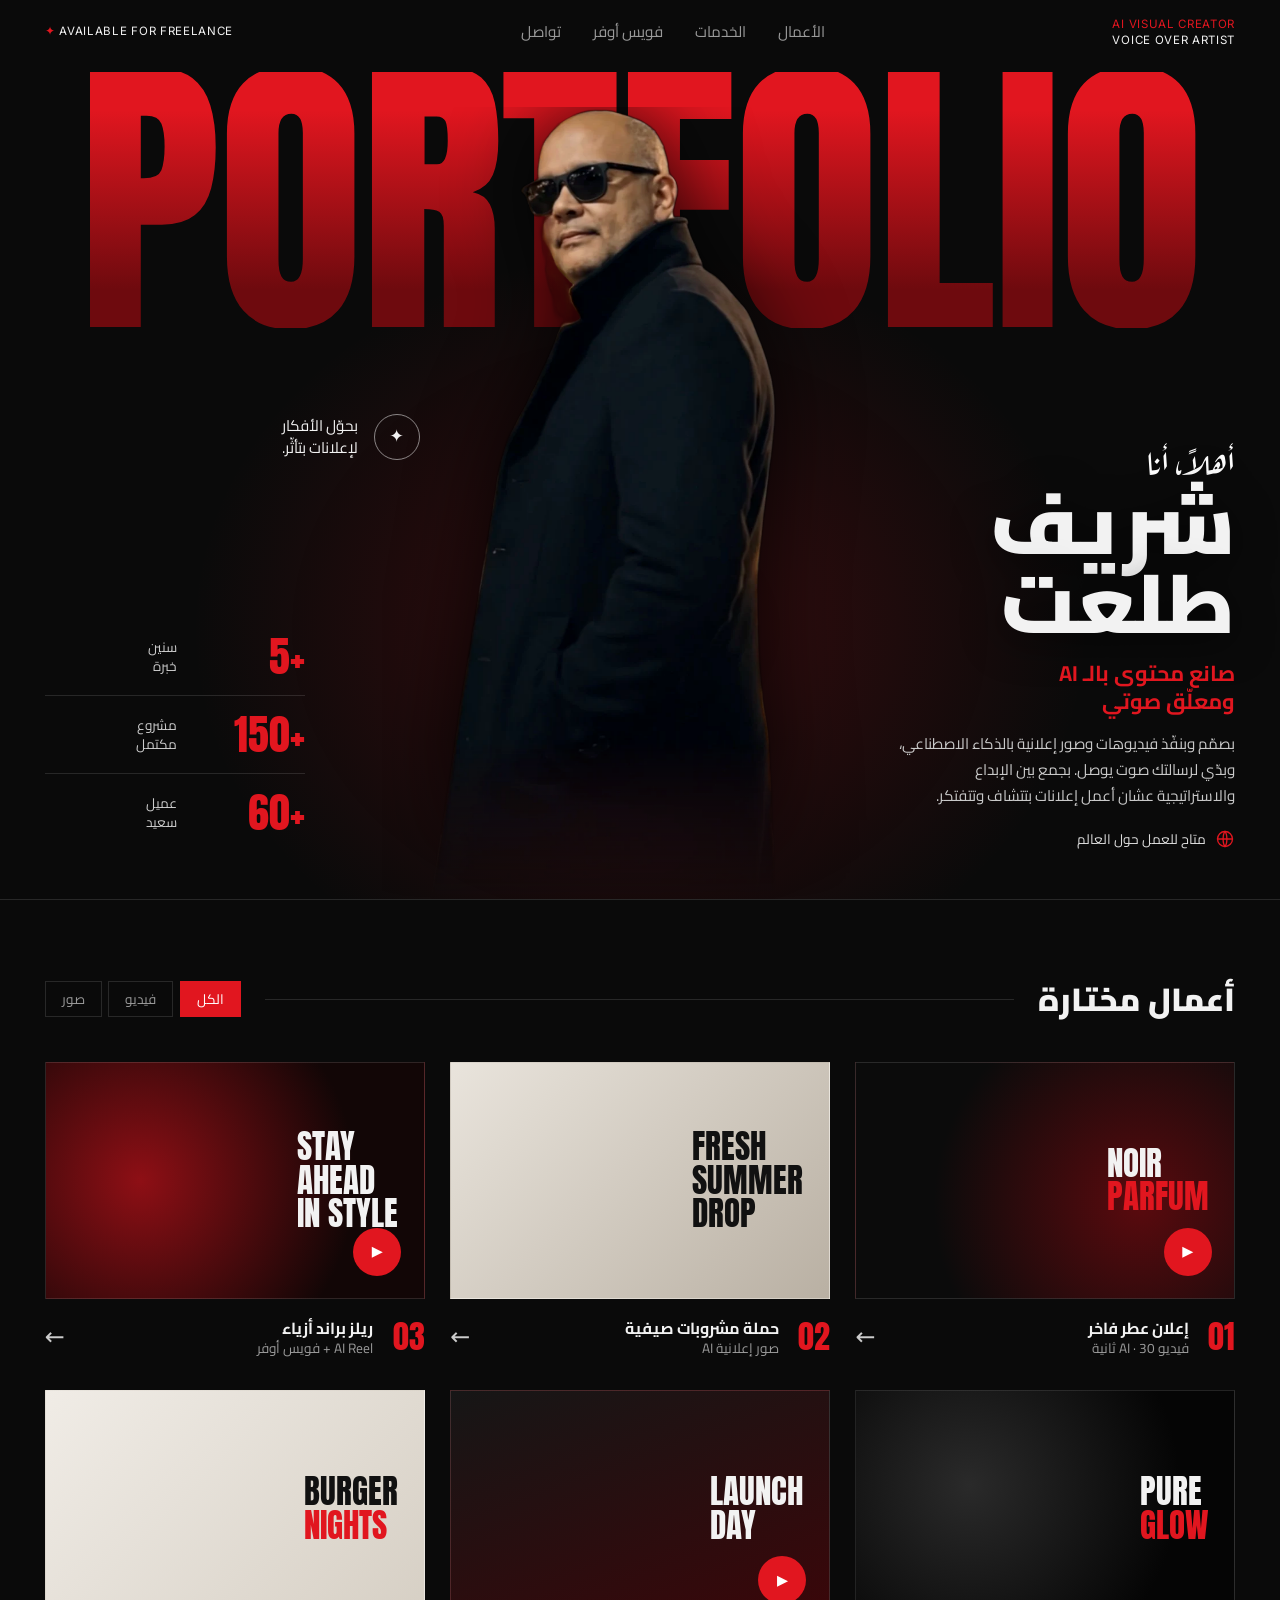
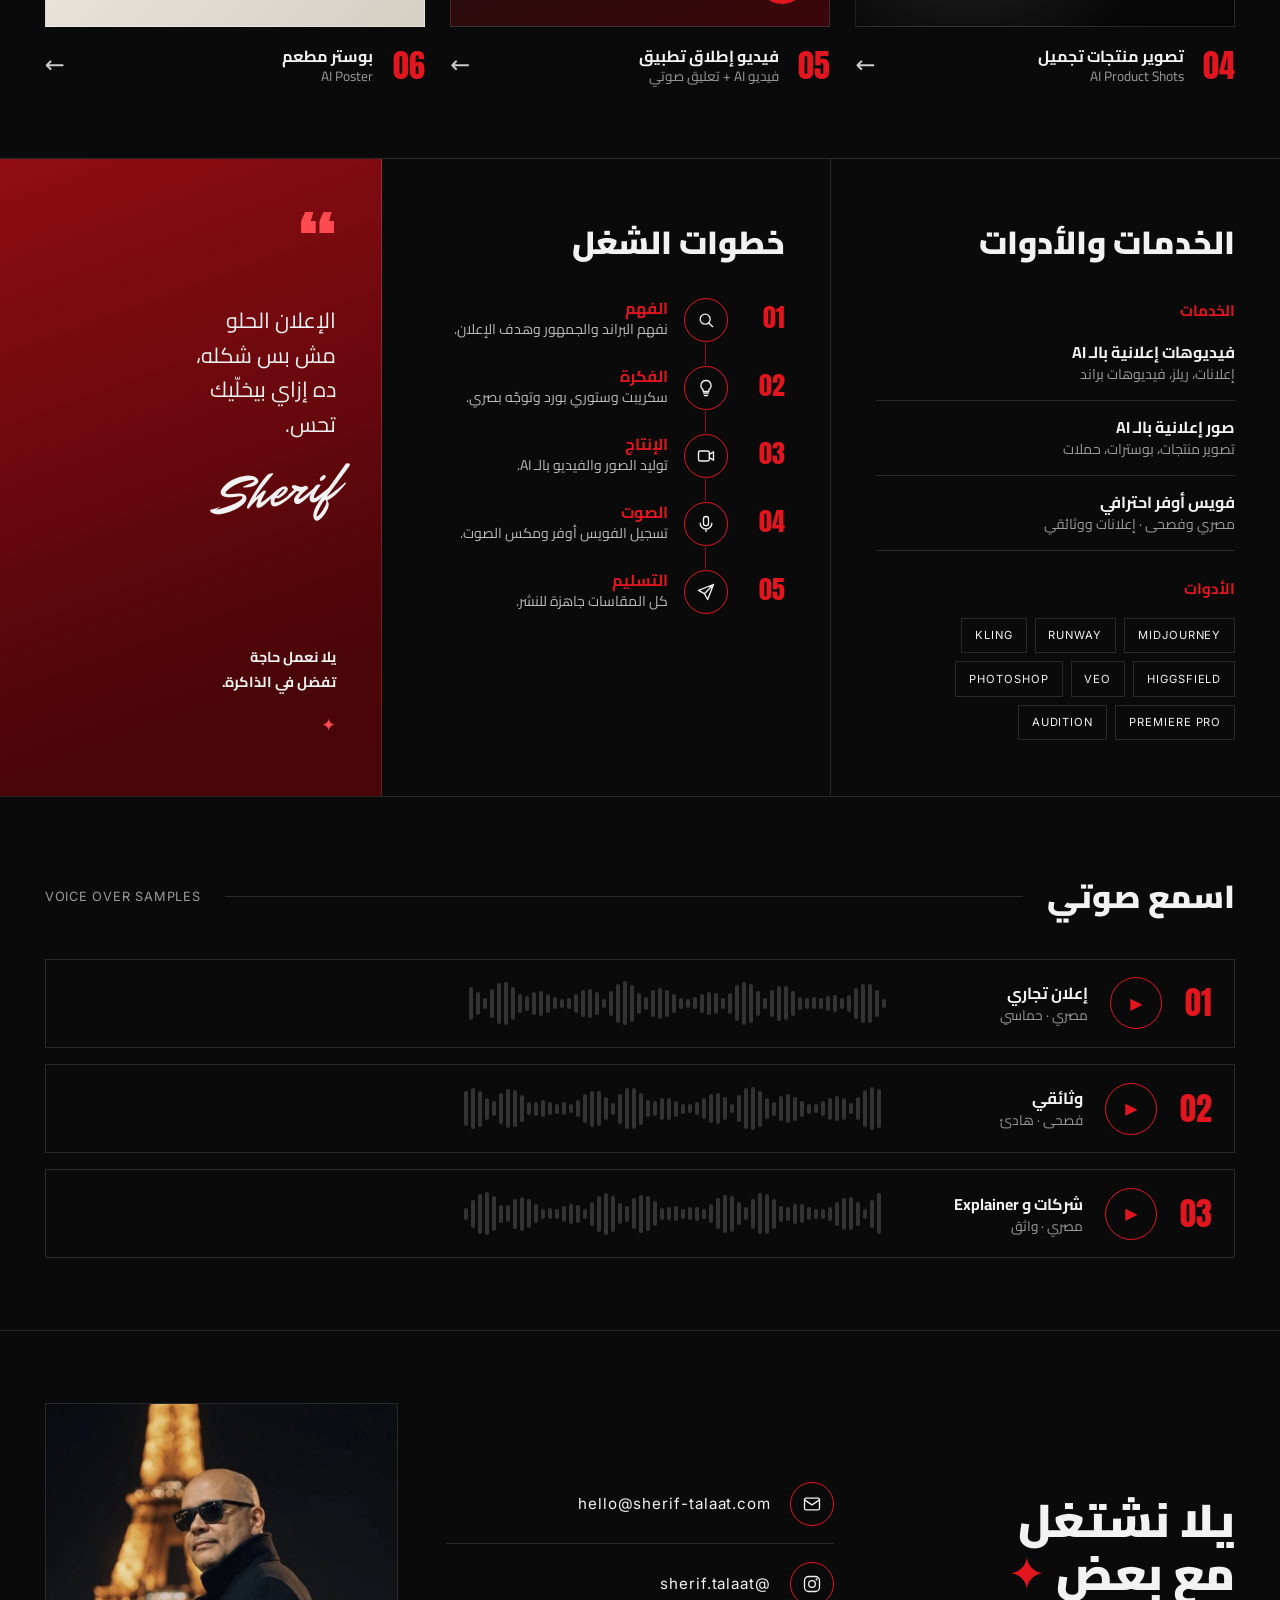
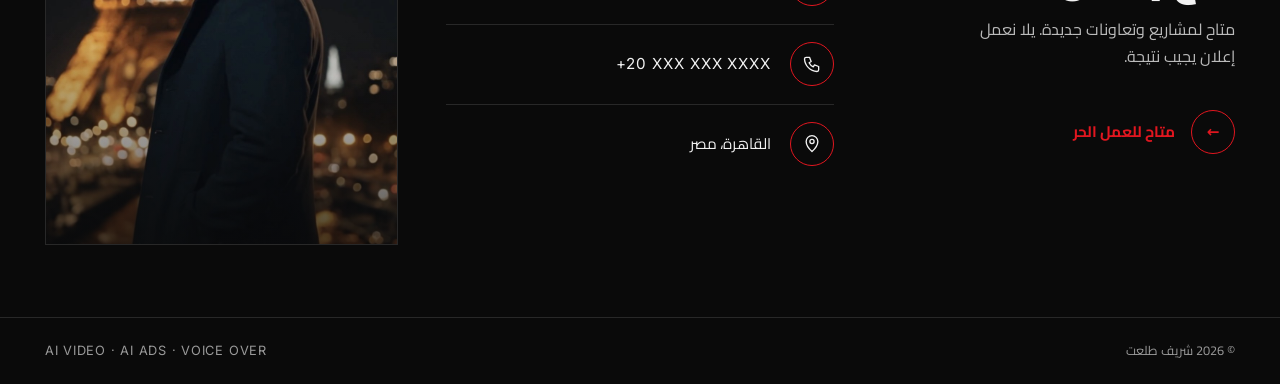
==== index.html @ 0c9b493b "Restyle portfolio to match red/black design and add Sherif's photo Hero with giant PORTFOLIO type be" ====
<!doctype html>
<html lang="ar" dir="rtl">
<head>
  <meta charset="utf-8">
  <meta name="viewport" content="width=device-width, initial-scale=1">
  <title>شريف طلعت | AI Creator & Voice Over</title>
  <meta name="description" content="شريف طلعت — صانع فيديوهات وصور إعلانية بالذكاء الاصطناعي ومعلّق صوتي محترف.">
  <link rel="preconnect" href="https://fonts.googleapis.com">
  <link rel="preconnect" href="https://fonts.gstatic.com" crossorigin>
  <link href="https://fonts.googleapis.com/css2?family=Anton&family=Aref+Ruqaa:wght@700&family=Cairo:wght@400;600;700;900&family=Inter:wght@400;500;600&family=Mr+Dafoe&display=swap" rel="stylesheet">
  <link rel="stylesheet" href="styles.css">
</head>
<body>

  <!-- ===== Top bar ===== -->
  <header class="topbar" id="nav">
    <div class="brand">
      <span class="en red">AI VISUAL CREATOR</span>
      <span class="en">VOICE OVER ARTIST</span>
    </div>
    <nav class="nav-links" id="navLinks">
      <a href="#work">الأعمال</a>
      <a href="#skills">الخدمات</a>
      <a href="#voice">فويس أوفر</a>
      <a href="#contact">تواصل</a>
    </nav>
    <div class="avail en">AVAILABLE FOR FREELANCE <span class="red">✦</span></div>
    <button class="menu-btn" id="menuBtn" aria-label="القائمة"><span></span><span></span></button>
  </header>

  <main>
    <!-- ===== Hero ===== -->
    <section class="hero" id="home">
      <h1 class="giant" dir="ltr" aria-hidden="true">PORTFOLIO</h1>

      <img class="hero-photo" src="assets/images/sherif-cutout.webp" alt="شريف طلعت" width="900" height="1381">

      <div class="hero-intro reveal">
        <p class="script">أهلاً، أنا</p>
        <h2 class="name">شريف <br>طلعت</h2>
        <p class="role">صانع محتوى بالـ AI<br>ومعلّق صوتي</p>
        <p class="bio">بصمّم وبنفّذ فيديوهات وصور إعلانية بالذكاء الاصطناعي، وبدّي لرسالتك صوت يوصل. بجمع بين الإبداع والاستراتيجية عشان أعمل إعلانات بتتشاف وتتفتكر.</p>
        <p class="meta"><svg class="ico" viewBox="0 0 24 24"><circle cx="12" cy="12" r="9"/><path d="M3 12h18M12 3c3 3.5 3 14.5 0 18M12 3c-3 3.5-3 14.5 0 18"/></svg> متاح للعمل حول العالم</p>
      </div>

      <div class="hero-tag reveal">
        <span class="spark">✦</span>
        <p>بحوّل الأفكار<br>لإعلانات بتأثّر.</p>
      </div>

      <ul class="stats reveal">
        <li><strong><span data-count="5">0</span>+</strong><span>سنين<br>خبرة</span></li>
        <li><strong><span data-count="150">0</span>+</strong><span>مشروع<br>مكتمل</span></li>
        <li><strong><span data-count="60">0</span>+</strong><span>عميل<br>سعيد</span></li>
      </ul>
    </section>

    <!-- ===== Selected work ===== -->
    <section class="block" id="work">
      <div class="block-head reveal">
        <h3>أعمال مختارة</h3>
        <span class="line"></span>
        <div class="filters" role="tablist">
          <button class="filter active" data-filter="all">الكل</button>
          <button class="filter" data-filter="video">فيديو</button>
          <button class="filter" data-filter="image">صور</button>
        </div>
      </div>

      <!-- استبدل محتوى .shot بصورة أو فيديو حقيقي: <img src="assets/images/work-1.jpg" alt=""> -->
      <div class="projects">
        <article class="project reveal" data-type="video">
          <div class="shot s1"><span class="play">▶</span><b dir="ltr">NOIR<br><i>PARFUM</i></b></div>
          <div class="project-info"><em>01</em><div><strong>إعلان عطر فاخر</strong><span>فيديو AI · 30 ثانية</span></div><span class="arrow">←</span></div>
        </article>
        <article class="project reveal" data-type="image">
          <div class="shot s2"><b dir="ltr">FRESH<br>SUMMER<br>DROP</b></div>
          <div class="project-info"><em>02</em><div><strong>حملة مشروبات صيفية</strong><span>صور إعلانية AI</span></div><span class="arrow">←</span></div>
        </article>
        <article class="project reveal" data-type="video">
          <div class="shot s3"><span class="play">▶</span><b dir="ltr">STAY<br>AHEAD<br>IN STYLE</b></div>
          <div class="project-info"><em>03</em><div><strong>ريلز براند أزياء</strong><span>AI Reel + فويس أوفر</span></div><span class="arrow">←</span></div>
        </article>
        <article class="project reveal" data-type="image">
          <div class="shot s4"><b dir="ltr">PURE<br><i>GLOW</i></b></div>
          <div class="project-info"><em>04</em><div><strong>تصوير منتجات تجميل</strong><span>AI Product Shots</span></div><span class="arrow">←</span></div>
        </article>
        <article class="project reveal" data-type="video">
          <div class="shot s5"><span class="play">▶</span><b dir="ltr">LAUNCH<br>DAY</b></div>
          <div class="project-info"><em>05</em><div><strong>فيديو إطلاق تطبيق</strong><span>فيديو AI + تعليق صوتي</span></div><span class="arrow">←</span></div>
        </article>
        <article class="project reveal" data-type="image">
          <div class="shot s6"><b dir="ltr">BURGER<br><i>NIGHTS</i></b></div>
          <div class="project-info"><em>06</em><div><strong>بوستر مطعم</strong><span>AI Poster</span></div><span class="arrow">←</span></div>
        </article>
      </div>
    </section>

    <!-- ===== Skills / Process / Quote ===== -->
    <section class="triple" id="skills">
      <div class="col reveal">
        <h3>الخدمات والأدوات</h3>
        <p class="label">الخدمات</p>
        <div class="service"><strong>فيديوهات إعلانية بالـ AI</strong><span>إعلانات، ريلز، فيديوهات براند</span></div>
        <div class="service"><strong>صور إعلانية بالـ AI</strong><span>تصوير منتجات، بوسترات، حملات</span></div>
        <div class="service"><strong>فويس أوفر احترافي</strong><span>مصري وفصحى · إعلانات ووثائقي</span></div>
        <p class="label">الأدوات</p>
        <div class="tags en">
          <span>MIDJOURNEY</span><span>RUNWAY</span><span>KLING</span><span>HIGGSFIELD</span>
          <span>VEO</span><span>PHOTOSHOP</span><span>PREMIERE PRO</span><span>AUDITION</span>
        </div>
      </div>

      <div class="col reveal">
        <h3>خطوات الشغل</h3>
        <ol class="steps">
          <li><em>01</em><span class="circle"><svg class="ico" viewBox="0 0 24 24"><circle cx="11" cy="11" r="6"/><path d="m20 20-4.5-4.5"/></svg></span><div><strong>الفهم</strong><p>نفهم البراند والجمهور وهدف الإعلان.</p></div></li>
          <li><em>02</em><span class="circle"><svg class="ico" viewBox="0 0 24 24"><path d="M9 18h6M10 21h4M12 3a6 6 0 0 0-3.5 10.9V16h7v-2.1A6 6 0 0 0 12 3Z"/></svg></span><div><strong>الفكرة</strong><p>سكريبت وستوري بورد وتوجّه بصري.</p></div></li>
          <li><em>03</em><span class="circle"><svg class="ico" viewBox="0 0 24 24"><rect x="3" y="6" width="13" height="12" rx="2"/><path d="m16 10 5-3v10l-5-3"/></svg></span><div><strong>الإنتاج</strong><p>توليد الصور والفيديو بالـ AI.</p></div></li>
          <li><em>04</em><span class="circle"><svg class="ico" viewBox="0 0 24 24"><rect x="9" y="3" width="6" height="11" rx="3"/><path d="M5 11a7 7 0 0 0 14 0M12 18v3"/></svg></span><div><strong>الصوت</strong><p>تسجيل الفويس أوفر ومكس الصوت.</p></div></li>
          <li><em>05</em><span class="circle"><svg class="ico" viewBox="0 0 24 24"><path d="M21 3 10 14M21 3l-7 18-4-7-7-4 18-7Z"/></svg></span><div><strong>التسليم</strong><p>كل المقاسات جاهزة للنشر.</p></div></li>
        </ol>
      </div>

      <div class="col quote reveal">
        <span class="qmark">“</span>
        <p>الإعلان الحلو<br>مش بس شكله،<br>ده إزاي بيخلّيك<br>تحس.</p>
        <span class="sign" dir="ltr">Sherif</span>
        <p class="small">يلا نعمل حاجة<br>تفضل في الذاكرة.</p>
        <span class="spark">✦</span>
      </div>
    </section>

    <!-- ===== Voice ===== -->
    <section class="block" id="voice">
      <div class="block-head reveal">
        <h3>اسمع صوتي</h3>
        <span class="line"></span>
        <span class="en muted">VOICE OVER SAMPLES</span>
      </div>
      <!-- حط ملفات الصوت في assets/audio بنفس الأسماء -->
      <div class="voices">
        <div class="voice reveal" data-src="assets/audio/commercial.mp3">
          <em>01</em>
          <button class="voice-play" aria-label="تشغيل">▶</button>
          <div class="voice-info"><strong>إعلان تجاري</strong><span>مصري · حماسي</span></div>
          <div class="wave"></div>
        </div>
        <div class="voice reveal" data-src="assets/audio/documentary.mp3">
          <em>02</em>
          <button class="voice-play" aria-label="تشغيل">▶</button>
          <div class="voice-info"><strong>وثائقي</strong><span>فصحى · هادئ</span></div>
          <div class="wave"></div>
        </div>
        <div class="voice reveal" data-src="assets/audio/corporate.mp3">
          <em>03</em>
          <button class="voice-play" aria-label="تشغيل">▶</button>
          <div class="voice-info"><strong>شركات و Explainer</strong><span>مصري · واثق</span></div>
          <div class="wave"></div>
        </div>
      </div>
    </section>

    <!-- ===== Contact ===== -->
    <section class="contact" id="contact">
      <div class="contact-intro reveal">
        <h3>يلا نشتغل<br>مع بعض <span class="red">✦</span></h3>
        <p>متاح لمشاريع وتعاونات جديدة. يلا نعمل إعلان يجيب نتيجة.</p>
        <a class="avail-btn" href="https://wa.me/20XXXXXXXXXX" target="_blank" rel="noopener"><span class="circle">←</span> متاح للعمل الحر</a>
      </div>

      <ul class="contact-list reveal">
        <li><span class="circle"><svg class="ico" viewBox="0 0 24 24"><rect x="3" y="5" width="18" height="14" rx="2"/><path d="m3 7 9 6 9-6"/></svg></span><a class="en" href="mailto:hello@sherif-talaat.com">hello@sherif-talaat.com</a></li>
        <li><span class="circle"><svg class="ico" viewBox="0 0 24 24"><rect x="3" y="3" width="18" height="18" rx="5"/><circle cx="12" cy="12" r="4"/><circle cx="17.5" cy="6.5" r=".5"/></svg></span><a class="en" href="#" target="_blank" rel="noopener">@sherif.talaat</a></li>
        <li><span class="circle"><svg class="ico" viewBox="0 0 24 24"><path d="M5 4h4l2 5-2.5 1.5a11 11 0 0 0 5 5L15 13l5 2v4a2 2 0 0 1-2 2A16 16 0 0 1 3 6a2 2 0 0 1 2-2"/></svg></span><a class="en" dir="ltr" href="https://wa.me/20XXXXXXXXXX">+20 XXX XXX XXXX</a></li>
        <li><span class="circle"><svg class="ico" viewBox="0 0 24 24"><path d="M12 21s-7-6.2-7-12a7 7 0 0 1 14 0c0 5.8-7 12-7 12Z"/><circle cx="12" cy="9" r="2.5"/></svg></span><span>القاهرة، مصر</span></li>
      </ul>

      <div class="contact-photo reveal">
        <img src="assets/images/sherif.jpg" alt="شريف طلعت في باريس" loading="lazy">
      </div>
    </section>
  </main>

  <footer class="footer"><span>© <span id="year"></span> شريف طلعت</span><span class="en">AI VIDEO · AI ADS · VOICE OVER</span></footer>

  <script src="script.js"></script>
</body>
</html>
---- styles.css ----
/* ===== الألوان ===== */
:root {
  --bg: #0a0a0a;
  --bg-2: #111;
  --line: rgba(255, 255, 255, 0.12);
  --text: #f2f2f2;
  --muted: #9a9a9a;
  --red: #e1161f;
  --red-dark: #6e0a0e;
  --pad: max(16px, 3.5vw);
}

* { box-sizing: border-box; margin: 0; padding: 0; }
html { scroll-behavior: smooth; }
body {
  font-family: "Cairo", system-ui, sans-serif;
  background: var(--bg);
  color: var(--text);
  line-height: 1.7;
  overflow-x: hidden;
}
img { max-width: 100%; display: block; }
a { color: inherit; text-decoration: none; }
button { font: inherit; color: inherit; background: none; border: 0; cursor: pointer; }
ol, ul { list-style: none; }

.en { font-family: "Inter", sans-serif; letter-spacing: .06em; }
.red { color: var(--red); }
.muted { color: var(--muted); font-size: .8rem; }
.ico { width: 20px; height: 20px; fill: none; stroke: currentColor; stroke-width: 1.6; stroke-linecap: round; stroke-linejoin: round; flex: none; }
.circle {
  width: 44px; height: 44px; border-radius: 50%; flex: none;
  display: grid; place-items: center;
  border: 1px solid var(--red); color: var(--text);
}

/* ===== Top bar ===== */
.topbar {
  position: fixed; top: 0; inset-inline: 0; z-index: 50;
  display: flex; align-items: center; justify-content: space-between; gap: 1rem;
  padding: 1rem var(--pad);
  transition: background .3s;
}
.topbar.scrolled { background: rgba(10, 10, 10, .85); backdrop-filter: blur(12px); border-bottom: 1px solid var(--line); }
.brand { display: flex; flex-direction: column; font-size: .72rem; line-height: 1.4; }
.avail { font-size: .72rem; }
.nav-links { display: flex; gap: 2rem; font-size: .95rem; }
.nav-links a { color: var(--muted); transition: color .2s; }
.nav-links a:hover { color: var(--red); }
.menu-btn { display: none; width: 30px; height: 22px; position: relative; z-index: 2; }
.menu-btn span { position: absolute; inset-inline: 0; height: 2px; background: var(--text); transition: .3s; }
.menu-btn span:first-child { top: 5px; }
.menu-btn span:last-child { bottom: 5px; }
.menu-btn.open span:first-child { top: 10px; transform: rotate(45deg); }
.menu-btn.open span:last-child { bottom: 10px; transform: rotate(-45deg); }

/* ===== Hero ===== */
.hero {
  position: relative; min-height: 100vh; overflow: hidden;
  display: grid; grid-template-columns: 1fr 1.2fr 1fr; align-items: end;
  padding: 6rem var(--pad) 3rem;
  border-bottom: 1px solid var(--line);
  background: radial-gradient(ellipse 50% 60% at 50% 70%, rgba(225, 22, 31, .22), transparent 70%), var(--bg);
}
.giant {
  position: absolute; top: 4.5rem; inset-inline: 0; text-align: center;
  font-family: "Anton", sans-serif; font-weight: 400;
  font-size: 23.5vw; line-height: .85; letter-spacing: -.01em;
  background: linear-gradient(180deg, var(--red) 15%, var(--red-dark) 85%);
  -webkit-background-clip: text; background-clip: text; color: transparent;
  user-select: none; pointer-events: none;
  animation: rise 1.2s cubic-bezier(.2, .7, .2, 1) both;
}
.hero-photo {
  position: absolute; bottom: 0; left: 50%; transform: translateX(-50%);
  height: min(88vh, 860px); width: auto; max-width: none;
  filter: drop-shadow(0 0 40px rgba(0, 0, 0, .8)) contrast(1.05);
  -webkit-mask-image: linear-gradient(to bottom, #000 80%, transparent 100%);
  mask-image: linear-gradient(to bottom, #000 80%, transparent 100%);
  animation: rise 1.4s .15s cubic-bezier(.2, .7, .2, 1) both;
}
@keyframes rise { from { opacity: 0; transform: translate(var(--tx, 0), 60px); } }
.hero-photo { --tx: -50%; }

.hero-intro { position: relative; grid-column: 1; max-width: 340px; }
.script { font-family: "Aref Ruqaa", serif; font-size: 2.1rem; color: #fff; line-height: 1; }
.name { font-size: clamp(3.4rem, 6.5vw, 6rem); font-weight: 900; line-height: .95; margin: .6rem 0 1rem; text-shadow: 0 6px 40px rgba(0, 0, 0, .7); }
.role { color: var(--red); font-weight: 700; font-size: 1.35rem; line-height: 1.3; margin-bottom: 1rem; }
.bio { color: #c9c9c9; font-size: .95rem; margin-bottom: 1.2rem; }
.meta { display: flex; align-items: center; gap: .6rem; font-size: .85rem; color: #ddd; }
.meta .ico { color: var(--red); }

.hero-tag {
  position: absolute; top: 46%; inset-inline-end: 22%;
  display: flex; align-items: center; gap: 1rem; font-size: .95rem; line-height: 1.4;
}
.spark {
  width: 46px; height: 46px; border-radius: 50%; display: grid; place-items: center;
  border: 1px solid rgba(255, 255, 255, .5); font-size: 1.1rem;
}

.stats { grid-column: 3; justify-self: end; width: min(260px, 100%); position: relative; }
.stats li { display: flex; align-items: center; gap: 1.4rem; padding: 1.1rem 0; border-bottom: 1px solid var(--line); }
.stats li:last-child { border: 0; }
.stats strong { font-family: "Anton", sans-serif; font-weight: 400; font-size: 2.6rem; color: var(--red); min-width: 5ch; line-height: 1; direction: ltr; text-align: end; }
.stats span span { font-size: .8rem; color: #ccc; line-height: 1.4; }
.stats li > span { font-size: .85rem; color: #ccc; line-height: 1.4; }

/* ===== Blocks ===== */
.block { padding: 4.5rem var(--pad); border-bottom: 1px solid var(--line); }
.block-head { display: flex; align-items: center; gap: 1.5rem; margin-bottom: 2.2rem; }
.block-head h3, .col h3 { font-size: clamp(1.5rem, 2.6vw, 2rem); font-weight: 900; white-space: nowrap; }
.block-head .line { flex: 1; height: 1px; background: var(--line); }
.filters { display: flex; gap: .4rem; }
.filter { padding: .35rem 1rem; border: 1px solid var(--line); font-size: .85rem; color: var(--muted); transition: .25s; }
.filter.active, .filter:hover { border-color: var(--red); color: #fff; background: var(--red); }

/* ===== Projects ===== */
.projects { display: grid; grid-template-columns: repeat(3, 1fr); gap: 2rem 1.6rem; }
.project.hide { display: none; }
.shot {
  position: relative; aspect-ratio: 16 / 10; overflow: hidden;
  border: 1px solid var(--line); display: flex; align-items: center; padding: 1.6rem;
  transition: border-color .3s;
}
.shot img, .shot video { position: absolute; inset: 0; width: 100%; height: 100%; object-fit: cover; }
.shot b { position: relative; font-family: "Anton", sans-serif; font-weight: 400; font-size: clamp(1.5rem, 2.6vw, 2.3rem); line-height: 1; transition: transform .5s; }
.shot b i { font-style: normal; color: var(--red); }
.shot::after { content: ""; position: absolute; inset: 0; background: linear-gradient(120deg, transparent 40%, rgba(255, 255, 255, .08) 50%, transparent 60%); transform: translateX(-100%); transition: transform .8s; }
.project:hover .shot { border-color: var(--red); }
.project:hover .shot::after { transform: translateX(100%); }
.project:hover .shot b { transform: scale(1.05); }
.s1 { background: radial-gradient(circle at 75% 60%, #5a0a0e, #0b0b0b 65%); }
.s2 { background: linear-gradient(135deg, #e9e4dc, #b9b0a3); color: #111; }
.s3 { background: radial-gradient(circle at 25% 50%, #8e0f15, #120606 70%); }
.s4 { background: radial-gradient(circle at 30% 40%, #2a2a2a, #050505 70%); }
.s5 { background: linear-gradient(160deg, #161616, #3b0609); }
.s6 { background: linear-gradient(135deg, #f0ece6, #d6cfc4); color: #111; }
.play {
  position: absolute; inset-inline-start: 1.4rem; bottom: 1.4rem;
  width: 48px; height: 48px; border-radius: 50%; display: grid; place-items: center;
  background: var(--red); color: #fff; font-size: .9rem; z-index: 1;
}
.project-info { display: flex; align-items: center; gap: 1.2rem; margin-top: 1.1rem; }
.project-info em, .voice em, .steps em {
  font-family: "Anton", sans-serif; font-style: normal; color: var(--red); font-size: 2rem; line-height: 1;
}
.project-info div { flex: 1; display: flex; flex-direction: column; line-height: 1.4; }
.project-info strong { font-size: 1rem; }
.project-info div span { color: var(--muted); font-size: .85rem; }
.arrow { font-size: 1.5rem; color: #ccc; transition: transform .3s, color .3s; }
.project:hover .arrow { transform: translateX(-6px); color: var(--red); }

/* ===== Triple ===== */
.triple { display: grid; grid-template-columns: 1fr 1fr .85fr; border-bottom: 1px solid var(--line); }
.col { padding: 3.5rem var(--pad); }
.col + .col { border-inline-start: 1px solid var(--line); }
.col h3 { margin-bottom: 1.8rem; }
.label { color: var(--red); font-weight: 700; font-size: .95rem; margin: 1.6rem 0 1rem; }
.label:first-of-type { margin-top: 0; }
.service { display: flex; flex-direction: column; line-height: 1.5; padding-bottom: .9rem; margin-bottom: .9rem; border-bottom: 1px solid var(--line); }
.service span { color: var(--muted); font-size: .88rem; }
.tags { display: flex; flex-wrap: wrap; gap: .5rem; }
.tags span { padding: .45rem .8rem; border: 1px solid var(--line); font-size: .7rem; transition: .25s; }
.tags span:hover { border-color: var(--red); color: var(--red); }

.steps { position: relative; display: grid; gap: 1.5rem; }
.steps li { display: grid; grid-template-columns: 2.6rem 44px 1fr; gap: 1rem; align-items: start; position: relative; }
.steps li:not(:last-child) .circle::after {
  content: ""; position: absolute; top: 44px; width: 1px; height: calc(1.5rem + 100% - 44px); background: var(--red); opacity: .6;
}
.steps .circle { position: relative; }
.steps em { font-size: 1.6rem; padding-top: .4rem; }
.steps strong { color: var(--red); display: block; line-height: 1.3; }
.steps p { color: #bbb; font-size: .88rem; line-height: 1.5; }

.quote {
  position: relative; display: flex; flex-direction: column;
  background: linear-gradient(160deg, #8f0d13, #4a0508 80%);
}
.qmark { font-family: "Anton", sans-serif; font-size: 5rem; line-height: .8; color: #ff4b50; }
.quote > p:first-of-type { font-size: 1.35rem; line-height: 1.6; margin: 1.5rem 0; }
.sign { font-family: "Mr Dafoe", cursive; font-size: 3.2rem; line-height: 1; transform: rotate(-6deg); align-self: flex-start; }
.quote .small { margin-top: auto; padding-top: 3rem; font-weight: 700; font-size: .9rem; }
.quote .spark { border: 0; width: auto; height: auto; justify-content: start; margin-top: 1rem; color: #ff4b50; }

/* ===== Voice ===== */
.voices { display: grid; gap: 1rem; }
.voice {
  display: flex; align-items: center; gap: 1.4rem;
  padding: 1.1rem 1.4rem; border: 1px solid var(--line); transition: border-color .3s, background .3s;
}
.voice.playing { border-color: var(--red); background: rgba(225, 22, 31, .06); }
.voice-play {
  flex: none; width: 52px; height: 52px; border-radius: 50%;
  border: 1px solid var(--red); color: var(--red); transition: .25s;
}
.voice-play:hover, .voice.playing .voice-play { background: var(--red); color: #fff; }
.voice-info { min-width: 180px; display: flex; flex-direction: column; line-height: 1.5; }
.voice-info span { color: var(--muted); font-size: .85rem; }
.wave { flex: 1; min-width: 0; display: flex; align-items: center; gap: 3px; height: 44px; overflow: hidden; }
.wave i { flex: 1 1 0; max-width: 4px; min-width: 0; border-radius: 2px; background: #333; transition: background .3s; }
.voice.playing .wave i { background: var(--red); animation: bar .8s ease-in-out infinite alternate; }
@keyframes bar { to { transform: scaleY(.3); } }

/* ===== Contact ===== */
.contact {
  display: grid; grid-template-columns: 1fr 1.1fr 1fr; gap: 3rem; align-items: center;
  padding: 4.5rem var(--pad);
}
.contact h3 { font-size: clamp(2rem, 3.6vw, 3rem); font-weight: 900; line-height: 1.15; margin-bottom: 1rem; }
.contact-intro p { color: #bbb; margin-bottom: 2.5rem; max-width: 32ch; }
.avail-btn { display: inline-flex; align-items: center; gap: 1rem; color: var(--red); font-weight: 700; font-size: .95rem; }
.avail-btn .circle { color: var(--red); transition: .3s; }
.avail-btn:hover .circle { background: var(--red); color: #fff; }
.contact-list li { display: flex; align-items: center; gap: 1.2rem; padding: 1.1rem 0; border-bottom: 1px solid var(--line); font-size: .95rem; }
.contact-list li:last-child { border: 0; }
.contact-list a:hover { color: var(--red); }
.contact-photo { position: relative; aspect-ratio: 4 / 5; overflow: hidden; border: 1px solid var(--line); }
.contact-photo img { width: 100%; height: 100%; object-fit: cover; object-position: center 30%; transition: transform .8s; }
.contact-photo:hover img { transform: scale(1.05); }
.contact-photo::after { content: ""; position: absolute; inset: 0; background: linear-gradient(to top, rgba(10, 10, 10, .7), transparent 50%); }

.footer {
  display: flex; justify-content: space-between; gap: 1rem; flex-wrap: wrap;
  padding: 1.4rem var(--pad); border-top: 1px solid var(--line); color: var(--muted); font-size: .8rem;
}

/* ===== Reveal ===== */
.reveal { opacity: 0; transform: translateY(30px); transition: opacity .9s, transform .9s cubic-bezier(.2, .7, .2, 1); }
.reveal.visible { opacity: 1; transform: none; }

/* ===== Responsive ===== */
@media (max-width: 1100px) {
  .hero-tag { display: none; }
  .triple { grid-template-columns: 1fr 1fr; }
  .quote { grid-column: 1 / -1; border-inline-start: 0; border-top: 1px solid var(--line); }
  .contact { grid-template-columns: 1fr 1fr; }
  .contact-photo { display: none; }
}
@media (max-width: 860px) {
  .avail { display: none; }
  .menu-btn { display: block; }
  .nav-links {
    position: fixed; inset: 0; flex-direction: column; align-items: center; justify-content: center; gap: 2rem;
    background: rgba(10, 10, 10, .97); font-size: 1.5rem;
    opacity: 0; pointer-events: none; transition: opacity .3s;
  }
  .nav-links.open { opacity: 1; pointer-events: auto; }
  .hero {
    display: flex; flex-direction: column; align-items: stretch; text-align: center;
    padding-top: 0; min-height: auto;
  }
  .giant { top: 5rem; font-size: 24vw; }
  .hero-photo { position: relative; left: auto; transform: none; --tx: 0; height: auto; width: min(92%, 440px); margin: 6rem auto 0; }
  .hero-intro { max-width: none; margin-top: -4.5rem; }
  .name br { display: none; }
  .meta { justify-content: center; }
  .bio { max-width: 46ch; margin-inline: auto; margin-bottom: 1.2rem; }
  .stats { display: flex; width: 100%; margin-top: 2rem; border-top: 1px solid var(--line); }
  .stats li { flex: 1; flex-direction: column; gap: .4rem; border: 0; padding: 1.2rem 0 0; }
  .stats li + li { border-inline-start: 1px solid var(--line); }
  .stats strong { min-width: 0; text-align: center; font-size: 2.2rem; }
  .projects { grid-template-columns: 1fr 1fr; }
  .triple { grid-template-columns: 1fr; }
  .col + .col { border-inline-start: 0; border-top: 1px solid var(--line); }
  .contact { grid-template-columns: 1fr; }
}
@media (max-width: 560px) {
  .projects { grid-template-columns: 1fr; }
  .block-head { flex-wrap: wrap; gap: 1rem; }
  .block-head .line { display: none; }
  .voice { flex-wrap: wrap; gap: 1rem; }
  .wave { flex-basis: 100%; }
  .voice-info { min-width: 0; flex: 1; }
}
@media (prefers-reduced-motion: reduce) {
  *, *::before, *::after { animation: none !important; transition: none !important; }
  .reveal { opacity: 1; transform: none; }
}
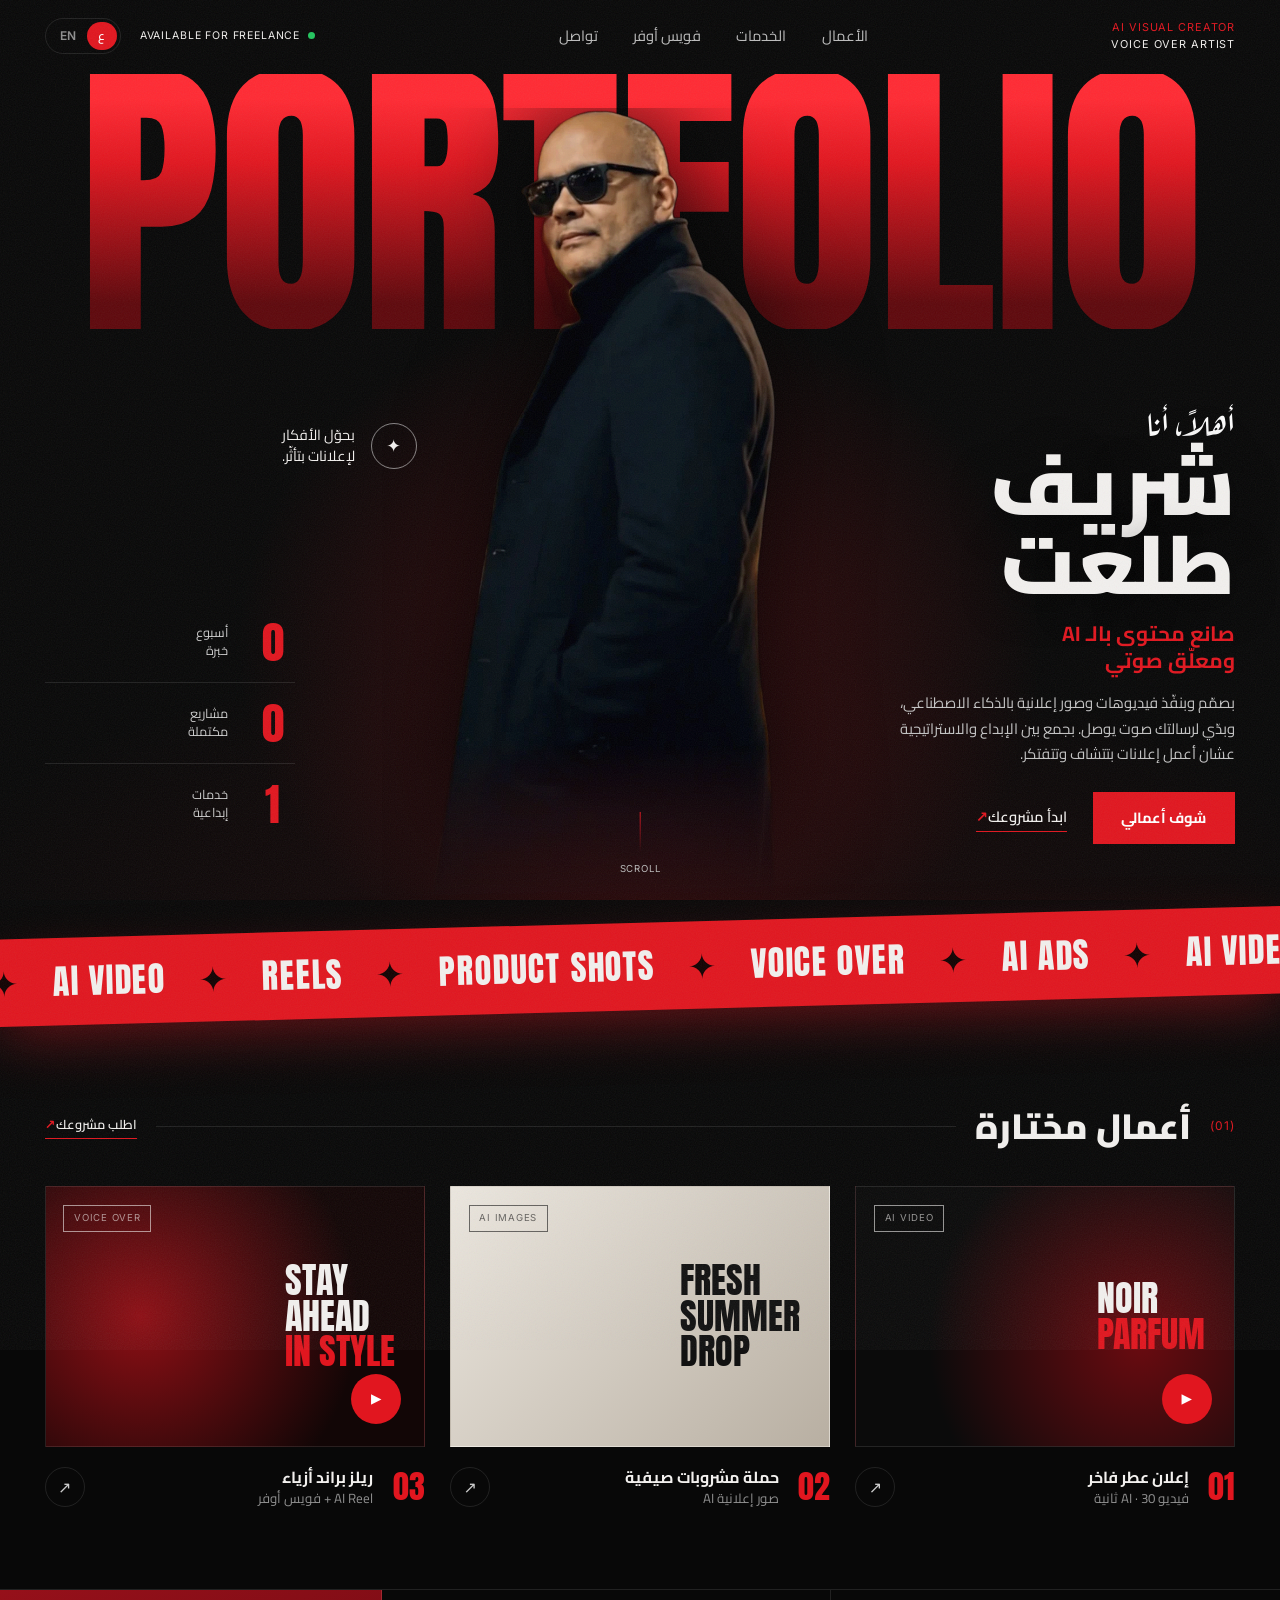
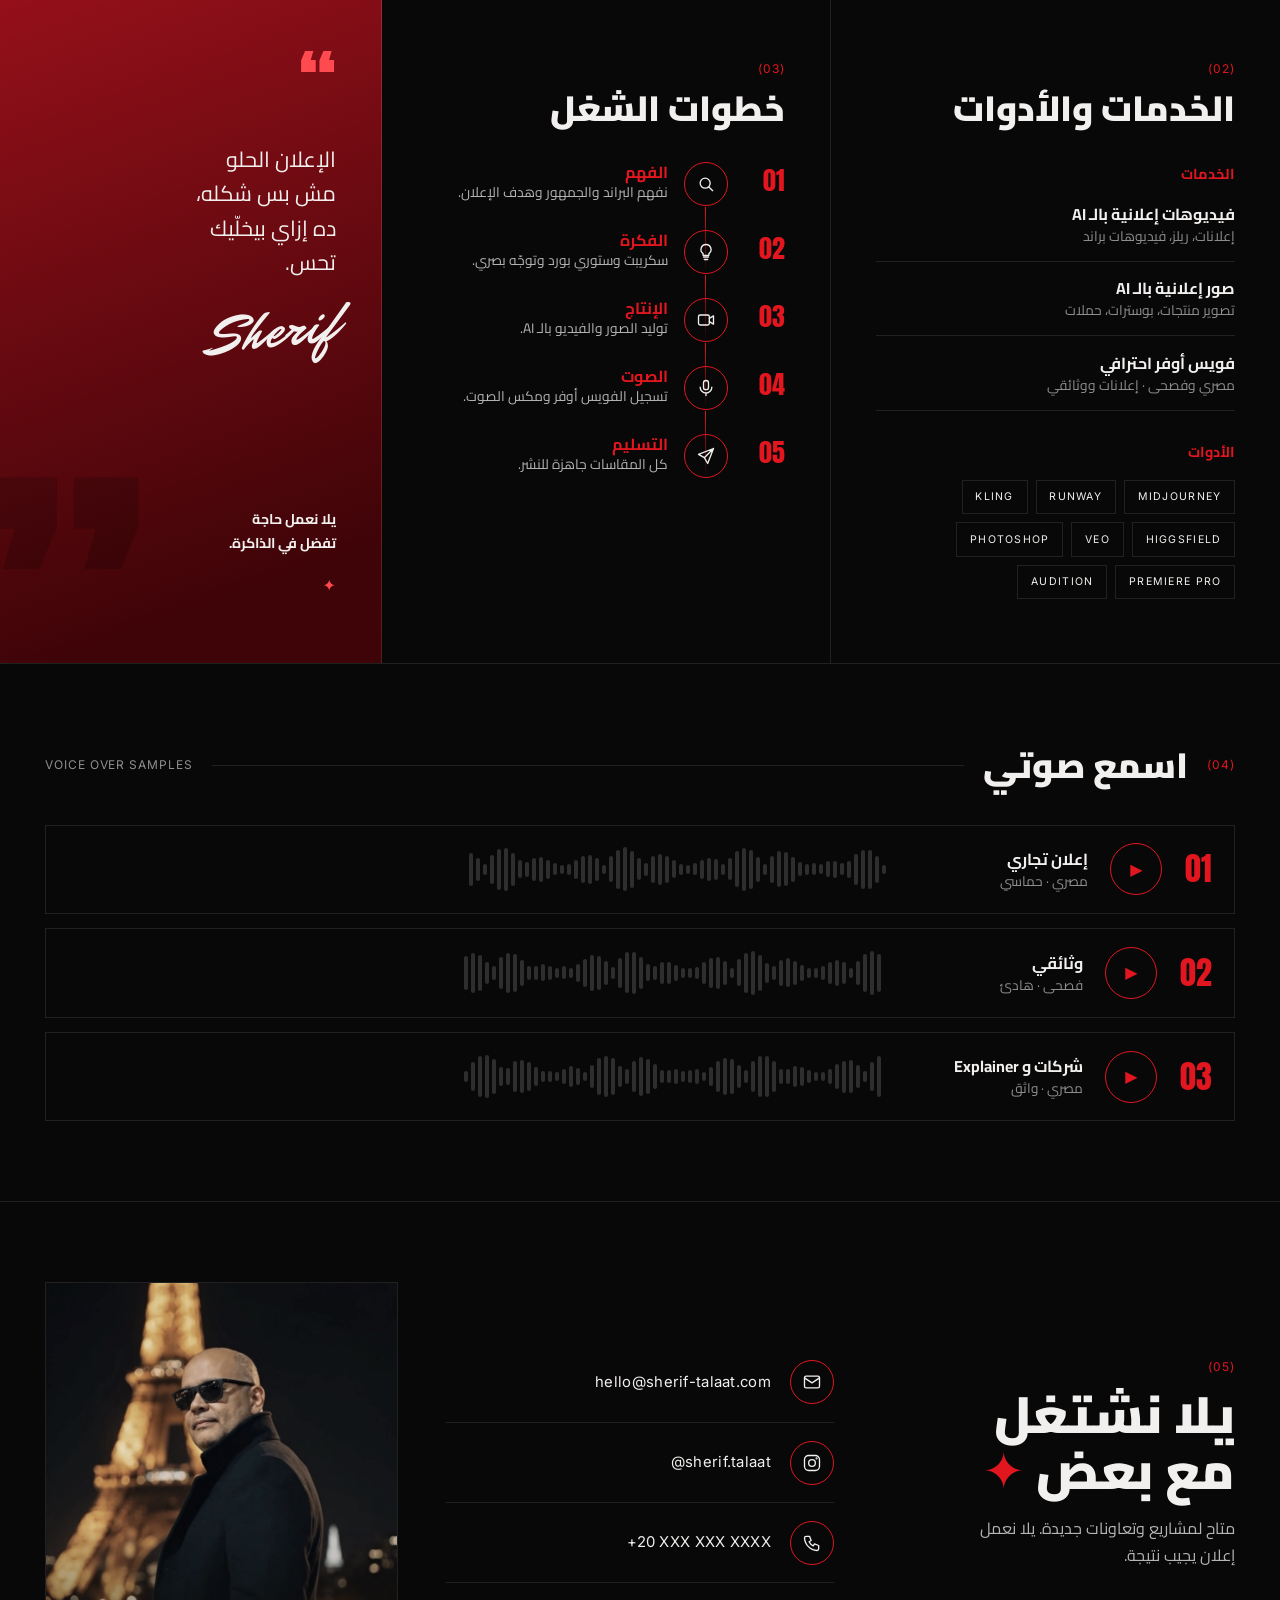
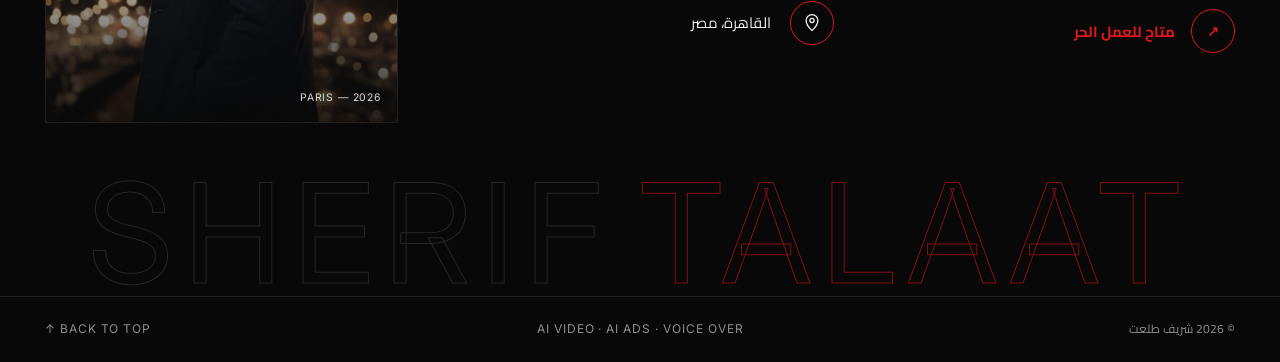
==== commit 51b1421c: "Add Arabic/English toggle, polish visuals, update stats - Language switch (AR/EN) with remembered ch" ====
--- a/index.html
+++ b/index.html
@@ -4,28 +4,43 @@
   <meta charset="utf-8">
   <meta name="viewport" content="width=device-width, initial-scale=1">
   <title>شريف طلعت | AI Creator & Voice Over</title>
-  <meta name="description" content="شريف طلعت — صانع فيديوهات وصور إعلانية بالذكاء الاصطناعي ومعلّق صوتي محترف.">
+  <meta name="description" content="شريف طلعت — صانع فيديوهات وصور إعلانية بالذكاء الاصطناعي ومعلّق صوتي.">
   <link rel="preconnect" href="https://fonts.googleapis.com">
   <link rel="preconnect" href="https://fonts.gstatic.com" crossorigin>
-  <link href="https://fonts.googleapis.com/css2?family=Anton&family=Aref+Ruqaa:wght@700&family=Cairo:wght@400;600;700;900&family=Inter:wght@400;500;600&family=Mr+Dafoe&display=swap" rel="stylesheet">
+  <link href="https://fonts.googleapis.com/css2?family=Anton&family=Aref+Ruqaa:wght@700&family=Cairo:wght@400;600;700;900&family=Inter:wght@300;400;500;600&family=Mr+Dafoe&display=swap" rel="stylesheet">
   <link rel="stylesheet" href="styles.css">
 </head>
 <body>
+  <!-- Preloader -->
+  <div class="loader" aria-hidden="true">
+    <div class="loader-name en">SHERIF <span class="red">TALAAT</span></div>
+    <div class="loader-bar"><span></span></div>
+  </div>
+
+  <div class="grain" aria-hidden="true"></div>
+  <div class="progress" aria-hidden="true"></div>
+  <div class="cursor" aria-hidden="true"></div>
+  <div class="cursor-ring" aria-hidden="true"></div>
 
   <!-- ===== Top bar ===== -->
   <header class="topbar" id="nav">
-    <div class="brand">
+    <a href="#home" class="brand">
       <span class="en red">AI VISUAL CREATOR</span>
       <span class="en">VOICE OVER ARTIST</span>
+    </a>
+    <nav class="nav-links" id="navLinks">
+      <a href="#work" data-i18n="nav_work">الأعمال</a>
+      <a href="#skills" data-i18n="nav_services">الخدمات</a>
+      <a href="#voice" data-i18n="nav_voice">فويس أوفر</a>
+      <a href="#contact" data-i18n="nav_contact">تواصل</a>
+    </nav>
+    <div class="top-actions">
+      <span class="avail en"><i class="dot"></i>AVAILABLE FOR FREELANCE</span>
+      <button class="lang" id="langBtn" aria-label="Change language">
+        <span data-l="ar">ع</span><span data-l="en">EN</span>
+      </button>
+      <button class="menu-btn" id="menuBtn" aria-label="Menu"><span></span><span></span></button>
     </div>
-    <nav class="nav-links" id="navLinks">
-      <a href="#work">الأعمال</a>
-      <a href="#skills">الخدمات</a>
-      <a href="#voice">فويس أوفر</a>
-      <a href="#contact">تواصل</a>
-    </nav>
-    <div class="avail en">AVAILABLE FOR FREELANCE <span class="red">✦</span></div>
-    <button class="menu-btn" id="menuBtn" aria-label="القائمة"><span></span><span></span></button>
   </header>
 
   <main>
@@ -33,65 +48,65 @@
     <section class="hero" id="home">
       <h1 class="giant" dir="ltr" aria-hidden="true">PORTFOLIO</h1>
 
-      <img class="hero-photo" src="assets/images/sherif-cutout.webp" alt="شريف طلعت" width="900" height="1381">
+      <div class="hero-figure">
+        <img class="hero-photo" src="assets/images/sherif-cutout.webp" alt="Sherif Talaat" width="900" height="1381">
+      </div>
 
       <div class="hero-intro reveal">
-        <p class="script">أهلاً، أنا</p>
-        <h2 class="name">شريف <br>طلعت</h2>
-        <p class="role">صانع محتوى بالـ AI<br>ومعلّق صوتي</p>
-        <p class="bio">بصمّم وبنفّذ فيديوهات وصور إعلانية بالذكاء الاصطناعي، وبدّي لرسالتك صوت يوصل. بجمع بين الإبداع والاستراتيجية عشان أعمل إعلانات بتتشاف وتتفتكر.</p>
-        <p class="meta"><svg class="ico" viewBox="0 0 24 24"><circle cx="12" cy="12" r="9"/><path d="M3 12h18M12 3c3 3.5 3 14.5 0 18M12 3c-3 3.5-3 14.5 0 18"/></svg> متاح للعمل حول العالم</p>
+        <p class="script" data-i18n="hello">أهلاً، أنا</p>
+        <h2 class="name" data-i18n="name">شريف <br>طلعت</h2>
+        <p class="role" data-i18n="role">صانع محتوى بالـ AI<br>ومعلّق صوتي</p>
+        <p class="bio" data-i18n="bio">بصمّم وبنفّذ فيديوهات وصور إعلانية بالذكاء الاصطناعي، وبدّي لرسالتك صوت يوصل. بجمع بين الإبداع والاستراتيجية عشان أعمل إعلانات بتتشاف وتتفتكر.</p>
+        <div class="hero-cta">
+          <a href="#work" class="btn magnetic"><span data-i18n="cta_work">شوف أعمالي</span></a>
+          <a href="#contact" class="link-arrow" data-i18n="cta_contact">ابدأ مشروعك</a>
+        </div>
       </div>
 
       <div class="hero-tag reveal">
         <span class="spark">✦</span>
-        <p>بحوّل الأفكار<br>لإعلانات بتأثّر.</p>
+        <p data-i18n="tag">بحوّل الأفكار<br>لإعلانات بتأثّر.</p>
       </div>
 
       <ul class="stats reveal">
-        <li><strong><span data-count="5">0</span>+</strong><span>سنين<br>خبرة</span></li>
-        <li><strong><span data-count="150">0</span>+</strong><span>مشروع<br>مكتمل</span></li>
-        <li><strong><span data-count="60">0</span>+</strong><span>عميل<br>سعيد</span></li>
+        <li><strong data-count="1">0</strong><span data-i18n="stat_exp">أسبوع<br>خبرة</span></li>
+        <li><strong data-count="2">0</strong><span data-i18n="stat_projects">مشاريع<br>مكتملة</span></li>
+        <li><strong data-count="3">0</strong><span data-i18n="stat_services">خدمات<br>إبداعية</span></li>
       </ul>
-    </section>
+
+      <a href="#work" class="scroll-hint en" aria-label="Scroll"><span></span>SCROLL</a>
+    </section>
+
+    <!-- ===== Marquee ===== -->
+    <div class="ribbon" aria-hidden="true">
+      <div class="ribbon-track en">
+        <span>AI VIDEO</span><b>✦</b><span>AI ADS</span><b>✦</b><span>VOICE OVER</span><b>✦</b><span>PRODUCT SHOTS</span><b>✦</b><span>REELS</span><b>✦</b>
+        <span>AI VIDEO</span><b>✦</b><span>AI ADS</span><b>✦</b><span>VOICE OVER</span><b>✦</b><span>PRODUCT SHOTS</span><b>✦</b><span>REELS</span><b>✦</b>
+      </div>
+    </div>
 
     <!-- ===== Selected work ===== -->
     <section class="block" id="work">
       <div class="block-head reveal">
-        <h3>أعمال مختارة</h3>
+        <span class="idx en">(01)</span>
+        <h3 data-i18n="work_title">أعمال مختارة</h3>
         <span class="line"></span>
-        <div class="filters" role="tablist">
-          <button class="filter active" data-filter="all">الكل</button>
-          <button class="filter" data-filter="video">فيديو</button>
-          <button class="filter" data-filter="image">صور</button>
-        </div>
+        <a href="#contact" class="link-arrow small" data-i18n="work_all">اطلب مشروعك</a>
       </div>
 
       <!-- استبدل محتوى .shot بصورة أو فيديو حقيقي: <img src="assets/images/work-1.jpg" alt=""> -->
       <div class="projects">
-        <article class="project reveal" data-type="video">
-          <div class="shot s1"><span class="play">▶</span><b dir="ltr">NOIR<br><i>PARFUM</i></b></div>
-          <div class="project-info"><em>01</em><div><strong>إعلان عطر فاخر</strong><span>فيديو AI · 30 ثانية</span></div><span class="arrow">←</span></div>
+        <article class="project reveal">
+          <div class="shot s1"><span class="play">▶</span><b dir="ltr">NOIR<br><i>PARFUM</i></b><span class="shot-tag en">AI VIDEO</span></div>
+          <div class="project-info"><em>01</em><div><strong data-i18n="p1">إعلان عطر فاخر</strong><span data-i18n="p1s">فيديو AI · 30 ثانية</span></div><span class="arrow">↗</span></div>
         </article>
-        <article class="project reveal" data-type="image">
-          <div class="shot s2"><b dir="ltr">FRESH<br>SUMMER<br>DROP</b></div>
-          <div class="project-info"><em>02</em><div><strong>حملة مشروبات صيفية</strong><span>صور إعلانية AI</span></div><span class="arrow">←</span></div>
+        <article class="project reveal">
+          <div class="shot s2"><b dir="ltr">FRESH<br>SUMMER<br>DROP</b><span class="shot-tag en">AI IMAGES</span></div>
+          <div class="project-info"><em>02</em><div><strong data-i18n="p2">حملة مشروبات صيفية</strong><span data-i18n="p2s">صور إعلانية AI</span></div><span class="arrow">↗</span></div>
         </article>
-        <article class="project reveal" data-type="video">
-          <div class="shot s3"><span class="play">▶</span><b dir="ltr">STAY<br>AHEAD<br>IN STYLE</b></div>
-          <div class="project-info"><em>03</em><div><strong>ريلز براند أزياء</strong><span>AI Reel + فويس أوفر</span></div><span class="arrow">←</span></div>
-        </article>
-        <article class="project reveal" data-type="image">
-          <div class="shot s4"><b dir="ltr">PURE<br><i>GLOW</i></b></div>
-          <div class="project-info"><em>04</em><div><strong>تصوير منتجات تجميل</strong><span>AI Product Shots</span></div><span class="arrow">←</span></div>
-        </article>
-        <article class="project reveal" data-type="video">
-          <div class="shot s5"><span class="play">▶</span><b dir="ltr">LAUNCH<br>DAY</b></div>
-          <div class="project-info"><em>05</em><div><strong>فيديو إطلاق تطبيق</strong><span>فيديو AI + تعليق صوتي</span></div><span class="arrow">←</span></div>
-        </article>
-        <article class="project reveal" data-type="image">
-          <div class="shot s6"><b dir="ltr">BURGER<br><i>NIGHTS</i></b></div>
-          <div class="project-info"><em>06</em><div><strong>بوستر مطعم</strong><span>AI Poster</span></div><span class="arrow">←</span></div>
+        <article class="project reveal">
+          <div class="shot s3"><span class="play">▶</span><b dir="ltr">STAY<br>AHEAD<br><i>IN STYLE</i></b><span class="shot-tag en">VOICE OVER</span></div>
+          <div class="project-info"><em>03</em><div><strong data-i18n="p3">ريلز براند أزياء</strong><span data-i18n="p3s">AI Reel + فويس أوفر</span></div><span class="arrow">↗</span></div>
         </article>
       </div>
     </section>
@@ -99,12 +114,13 @@
     <!-- ===== Skills / Process / Quote ===== -->
     <section class="triple" id="skills">
       <div class="col reveal">
-        <h3>الخدمات والأدوات</h3>
-        <p class="label">الخدمات</p>
-        <div class="service"><strong>فيديوهات إعلانية بالـ AI</strong><span>إعلانات، ريلز، فيديوهات براند</span></div>
-        <div class="service"><strong>صور إعلانية بالـ AI</strong><span>تصوير منتجات، بوسترات، حملات</span></div>
-        <div class="service"><strong>فويس أوفر احترافي</strong><span>مصري وفصحى · إعلانات ووثائقي</span></div>
-        <p class="label">الأدوات</p>
+        <span class="idx en">(02)</span>
+        <h3 data-i18n="services_title">الخدمات والأدوات</h3>
+        <p class="label" data-i18n="services_label">الخدمات</p>
+        <div class="service"><strong data-i18n="sv1">فيديوهات إعلانية بالـ AI</strong><span data-i18n="sv1s">إعلانات، ريلز، فيديوهات براند</span></div>
+        <div class="service"><strong data-i18n="sv2">صور إعلانية بالـ AI</strong><span data-i18n="sv2s">تصوير منتجات، بوسترات، حملات</span></div>
+        <div class="service"><strong data-i18n="sv3">فويس أوفر احترافي</strong><span data-i18n="sv3s">مصري وفصحى · إعلانات ووثائقي</span></div>
+        <p class="label" data-i18n="tools_label">الأدوات</p>
         <div class="tags en">
           <span>MIDJOURNEY</span><span>RUNWAY</span><span>KLING</span><span>HIGGSFIELD</span>
           <span>VEO</span><span>PHOTOSHOP</span><span>PREMIERE PRO</span><span>AUDITION</span>
@@ -112,29 +128,31 @@
       </div>
 
       <div class="col reveal">
-        <h3>خطوات الشغل</h3>
+        <span class="idx en">(03)</span>
+        <h3 data-i18n="process_title">خطوات الشغل</h3>
         <ol class="steps">
-          <li><em>01</em><span class="circle"><svg class="ico" viewBox="0 0 24 24"><circle cx="11" cy="11" r="6"/><path d="m20 20-4.5-4.5"/></svg></span><div><strong>الفهم</strong><p>نفهم البراند والجمهور وهدف الإعلان.</p></div></li>
-          <li><em>02</em><span class="circle"><svg class="ico" viewBox="0 0 24 24"><path d="M9 18h6M10 21h4M12 3a6 6 0 0 0-3.5 10.9V16h7v-2.1A6 6 0 0 0 12 3Z"/></svg></span><div><strong>الفكرة</strong><p>سكريبت وستوري بورد وتوجّه بصري.</p></div></li>
-          <li><em>03</em><span class="circle"><svg class="ico" viewBox="0 0 24 24"><rect x="3" y="6" width="13" height="12" rx="2"/><path d="m16 10 5-3v10l-5-3"/></svg></span><div><strong>الإنتاج</strong><p>توليد الصور والفيديو بالـ AI.</p></div></li>
-          <li><em>04</em><span class="circle"><svg class="ico" viewBox="0 0 24 24"><rect x="9" y="3" width="6" height="11" rx="3"/><path d="M5 11a7 7 0 0 0 14 0M12 18v3"/></svg></span><div><strong>الصوت</strong><p>تسجيل الفويس أوفر ومكس الصوت.</p></div></li>
-          <li><em>05</em><span class="circle"><svg class="ico" viewBox="0 0 24 24"><path d="M21 3 10 14M21 3l-7 18-4-7-7-4 18-7Z"/></svg></span><div><strong>التسليم</strong><p>كل المقاسات جاهزة للنشر.</p></div></li>
+          <li><em>01</em><span class="circle"><svg class="ico" viewBox="0 0 24 24"><circle cx="11" cy="11" r="6"/><path d="m20 20-4.5-4.5"/></svg></span><div><strong data-i18n="st1">الفهم</strong><p data-i18n="st1s">نفهم البراند والجمهور وهدف الإعلان.</p></div></li>
+          <li><em>02</em><span class="circle"><svg class="ico" viewBox="0 0 24 24"><path d="M9 18h6M10 21h4M12 3a6 6 0 0 0-3.5 10.9V16h7v-2.1A6 6 0 0 0 12 3Z"/></svg></span><div><strong data-i18n="st2">الفكرة</strong><p data-i18n="st2s">سكريبت وستوري بورد وتوجّه بصري.</p></div></li>
+          <li><em>03</em><span class="circle"><svg class="ico" viewBox="0 0 24 24"><rect x="3" y="6" width="13" height="12" rx="2"/><path d="m16 10 5-3v10l-5-3"/></svg></span><div><strong data-i18n="st3">الإنتاج</strong><p data-i18n="st3s">توليد الصور والفيديو بالـ AI.</p></div></li>
+          <li><em>04</em><span class="circle"><svg class="ico" viewBox="0 0 24 24"><rect x="9" y="3" width="6" height="11" rx="3"/><path d="M5 11a7 7 0 0 0 14 0M12 18v3"/></svg></span><div><strong data-i18n="st4">الصوت</strong><p data-i18n="st4s">تسجيل الفويس أوفر ومكس الصوت.</p></div></li>
+          <li><em>05</em><span class="circle"><svg class="ico" viewBox="0 0 24 24"><path d="M21 3 10 14M21 3l-7 18-4-7-7-4 18-7Z"/></svg></span><div><strong data-i18n="st5">التسليم</strong><p data-i18n="st5s">كل المقاسات جاهزة للنشر.</p></div></li>
         </ol>
       </div>
 
       <div class="col quote reveal">
         <span class="qmark">“</span>
-        <p>الإعلان الحلو<br>مش بس شكله،<br>ده إزاي بيخلّيك<br>تحس.</p>
+        <p class="quote-text" data-i18n="quote">الإعلان الحلو<br>مش بس شكله،<br>ده إزاي بيخلّيك<br>تحس.</p>
         <span class="sign" dir="ltr">Sherif</span>
-        <p class="small">يلا نعمل حاجة<br>تفضل في الذاكرة.</p>
-        <span class="spark">✦</span>
+        <p class="small" data-i18n="quote_cta">يلا نعمل حاجة<br>تفضل في الذاكرة.</p>
+        <span class="star">✦</span>
       </div>
     </section>
 
     <!-- ===== Voice ===== -->
     <section class="block" id="voice">
       <div class="block-head reveal">
-        <h3>اسمع صوتي</h3>
+        <span class="idx en">(04)</span>
+        <h3 data-i18n="voice_title">اسمع صوتي</h3>
         <span class="line"></span>
         <span class="en muted">VOICE OVER SAMPLES</span>
       </div>
@@ -142,20 +160,20 @@
       <div class="voices">
         <div class="voice reveal" data-src="assets/audio/commercial.mp3">
           <em>01</em>
-          <button class="voice-play" aria-label="تشغيل">▶</button>
-          <div class="voice-info"><strong>إعلان تجاري</strong><span>مصري · حماسي</span></div>
+          <button class="voice-play" aria-label="Play">▶</button>
+          <div class="voice-info"><strong data-i18n="v1">إعلان تجاري</strong><span data-i18n="v1s">مصري · حماسي</span></div>
           <div class="wave"></div>
         </div>
         <div class="voice reveal" data-src="assets/audio/documentary.mp3">
           <em>02</em>
-          <button class="voice-play" aria-label="تشغيل">▶</button>
-          <div class="voice-info"><strong>وثائقي</strong><span>فصحى · هادئ</span></div>
+          <button class="voice-play" aria-label="Play">▶</button>
+          <div class="voice-info"><strong data-i18n="v2">وثائقي</strong><span data-i18n="v2s">فصحى · هادئ</span></div>
           <div class="wave"></div>
         </div>
         <div class="voice reveal" data-src="assets/audio/corporate.mp3">
           <em>03</em>
-          <button class="voice-play" aria-label="تشغيل">▶</button>
-          <div class="voice-info"><strong>شركات و Explainer</strong><span>مصري · واثق</span></div>
+          <button class="voice-play" aria-label="Play">▶</button>
+          <div class="voice-info"><strong data-i18n="v3">شركات و Explainer</strong><span data-i18n="v3s">مصري · واثق</span></div>
           <div class="wave"></div>
         </div>
       </div>
@@ -164,25 +182,33 @@
     <!-- ===== Contact ===== -->
     <section class="contact" id="contact">
       <div class="contact-intro reveal">
-        <h3>يلا نشتغل<br>مع بعض <span class="red">✦</span></h3>
-        <p>متاح لمشاريع وتعاونات جديدة. يلا نعمل إعلان يجيب نتيجة.</p>
-        <a class="avail-btn" href="https://wa.me/20XXXXXXXXXX" target="_blank" rel="noopener"><span class="circle">←</span> متاح للعمل الحر</a>
+        <span class="idx en">(05)</span>
+        <h3 data-i18n="contact_title">يلا نشتغل<br>مع بعض <span class="red">✦</span></h3>
+        <p data-i18n="contact_text">متاح لمشاريع وتعاونات جديدة. يلا نعمل إعلان يجيب نتيجة.</p>
+        <a class="avail-btn magnetic" href="https://wa.me/20XXXXXXXXXX" target="_blank" rel="noopener"><span class="circle">↗</span> <span data-i18n="contact_btn">متاح للعمل الحر</span></a>
       </div>
 
       <ul class="contact-list reveal">
         <li><span class="circle"><svg class="ico" viewBox="0 0 24 24"><rect x="3" y="5" width="18" height="14" rx="2"/><path d="m3 7 9 6 9-6"/></svg></span><a class="en" href="mailto:hello@sherif-talaat.com">hello@sherif-talaat.com</a></li>
-        <li><span class="circle"><svg class="ico" viewBox="0 0 24 24"><rect x="3" y="3" width="18" height="18" rx="5"/><circle cx="12" cy="12" r="4"/><circle cx="17.5" cy="6.5" r=".5"/></svg></span><a class="en" href="#" target="_blank" rel="noopener">@sherif.talaat</a></li>
+        <li><span class="circle"><svg class="ico" viewBox="0 0 24 24"><rect x="3" y="3" width="18" height="18" rx="5"/><circle cx="12" cy="12" r="4"/><circle cx="17.5" cy="6.5" r=".5"/></svg></span><a class="en" dir="ltr" href="#" target="_blank" rel="noopener">@sherif.talaat</a></li>
         <li><span class="circle"><svg class="ico" viewBox="0 0 24 24"><path d="M5 4h4l2 5-2.5 1.5a11 11 0 0 0 5 5L15 13l5 2v4a2 2 0 0 1-2 2A16 16 0 0 1 3 6a2 2 0 0 1 2-2"/></svg></span><a class="en" dir="ltr" href="https://wa.me/20XXXXXXXXXX">+20 XXX XXX XXXX</a></li>
-        <li><span class="circle"><svg class="ico" viewBox="0 0 24 24"><path d="M12 21s-7-6.2-7-12a7 7 0 0 1 14 0c0 5.8-7 12-7 12Z"/><circle cx="12" cy="9" r="2.5"/></svg></span><span>القاهرة، مصر</span></li>
+        <li><span class="circle"><svg class="ico" viewBox="0 0 24 24"><path d="M12 21s-7-6.2-7-12a7 7 0 0 1 14 0c0 5.8-7 12-7 12Z"/><circle cx="12" cy="9" r="2.5"/></svg></span><span data-i18n="location">القاهرة، مصر</span></li>
       </ul>
 
       <div class="contact-photo reveal">
-        <img src="assets/images/sherif.jpg" alt="شريف طلعت في باريس" loading="lazy">
-      </div>
-    </section>
+        <img src="assets/images/sherif.jpg" alt="Sherif Talaat in Paris" loading="lazy">
+        <span class="photo-cap en">PARIS — 2026</span>
+      </div>
+    </section>
+
+    <div class="big-sign" aria-hidden="true"><span class="en">SHERIF</span><span class="en red">TALAAT</span></div>
   </main>
 
-  <footer class="footer"><span>© <span id="year"></span> شريف طلعت</span><span class="en">AI VIDEO · AI ADS · VOICE OVER</span></footer>
+  <footer class="footer">
+    <span>© <span id="year"></span> <span data-i18n="footer_name">شريف طلعت</span></span>
+    <span class="en">AI VIDEO · AI ADS · VOICE OVER</span>
+    <a href="#home" class="en to-top">BACK TO TOP ↑</a>
+  </footer>
 
   <script src="script.js"></script>
 </body>
--- a/styles.css
+++ b/styles.css
@@ -1,52 +1,103 @@
 /* ===== الألوان ===== */
 :root {
-  --bg: #0a0a0a;
-  --bg-2: #111;
-  --line: rgba(255, 255, 255, 0.12);
-  --text: #f2f2f2;
-  --muted: #9a9a9a;
+  --bg: #080808;
+  --bg-2: #101010;
+  --line: rgba(255, 255, 255, 0.1);
+  --text: #f2f0ee;
+  --muted: #8f8f8f;
   --red: #e1161f;
-  --red-dark: #6e0a0e;
+  --red-dark: #5e080c;
   --pad: max(16px, 3.5vw);
+  --ease: cubic-bezier(.2, .7, .2, 1);
 }
 
 * { box-sizing: border-box; margin: 0; padding: 0; }
-html { scroll-behavior: smooth; }
+html { scroll-behavior: smooth; overflow-x: clip; }
 body {
   font-family: "Cairo", system-ui, sans-serif;
   background: var(--bg);
   color: var(--text);
   line-height: 1.7;
-  overflow-x: hidden;
-}
+  overflow-x: clip;
+  -webkit-font-smoothing: antialiased;
+}
+html[lang="en"] body { font-family: "Inter", system-ui, sans-serif; }
+::selection { background: var(--red); color: #fff; }
 img { max-width: 100%; display: block; }
 a { color: inherit; text-decoration: none; }
 button { font: inherit; color: inherit; background: none; border: 0; cursor: pointer; }
 ol, ul { list-style: none; }
 
-.en { font-family: "Inter", sans-serif; letter-spacing: .06em; }
+.en { font-family: "Inter", sans-serif; letter-spacing: .08em; }
 .red { color: var(--red); }
-.muted { color: var(--muted); font-size: .8rem; }
+.muted { color: var(--muted); font-size: .75rem; }
+.idx { color: var(--red); font-size: .75rem; }
 .ico { width: 20px; height: 20px; fill: none; stroke: currentColor; stroke-width: 1.6; stroke-linecap: round; stroke-linejoin: round; flex: none; }
 .circle {
   width: 44px; height: 44px; border-radius: 50%; flex: none;
   display: grid; place-items: center;
   border: 1px solid var(--red); color: var(--text);
+  transition: background .3s, color .3s;
+}
+
+/* ===== Loader / grain / progress / cursor ===== */
+.loader {
+  position: fixed; inset: 0; z-index: 100; background: var(--bg);
+  display: grid; place-content: center; gap: 1.2rem; text-align: center;
+  animation: loader-out .7s 1.5s var(--ease) forwards;
+}
+.loader-name { font-family: "Anton", sans-serif; font-size: clamp(2rem, 6vw, 4rem); letter-spacing: .04em; animation: fade-up .8s var(--ease) both; }
+.loader-bar { width: 200px; height: 1px; background: var(--line); margin-inline: auto; overflow: hidden; }
+.loader-bar span { display: block; height: 100%; background: var(--red); transform-origin: left; animation: bar-fill 1.3s .2s var(--ease) both; }
+@keyframes bar-fill { from { transform: scaleX(0); } }
+@keyframes loader-out { to { opacity: 0; visibility: hidden; transform: translateY(-4%); } }
+@keyframes fade-up { from { opacity: 0; transform: translateY(20px); } }
+
+.grain {
+  position: fixed; inset: -50%; z-index: 90; pointer-events: none; opacity: .07;
+  background-image: url("data:image/svg+xml,%3Csvg xmlns='http://www.w3.org/2000/svg' width='200' height='200'%3E%3Cfilter id='n'%3E%3CfeTurbulence type='fractalNoise' baseFrequency='.85' numOctaves='3' stitchTiles='stitch'/%3E%3C/filter%3E%3Crect width='100%25' height='100%25' filter='url(%23n)'/%3E%3C/svg%3E");
+  animation: grain 1s steps(4) infinite;
+}
+@keyframes grain { 25% { transform: translate(-3%, 2%); } 50% { transform: translate(2%, -3%); } 75% { transform: translate(-1%, 3%); } }
+
+.progress { position: fixed; top: 0; inset-inline-start: 0; height: 2px; width: 100%; z-index: 60; background: var(--red); transform: scaleX(0); transform-origin: var(--origin, left); }
+html[dir="rtl"] .progress { --origin: right; }
+
+.cursor, .cursor-ring { display: none; }
+@media (pointer: fine) {
+  .cursor, .cursor-ring { display: block; position: fixed; top: 0; left: 0; z-index: 95; pointer-events: none; border-radius: 50%; opacity: 0; }
+  body.has-cursor .cursor, body.has-cursor .cursor-ring { opacity: 1; }
+  .cursor { width: 6px; height: 6px; margin: -3px 0 0 -3px; background: var(--red); }
+  .cursor-ring { width: 36px; height: 36px; margin: -18px 0 0 -18px; border: 1px solid rgba(255, 255, 255, .4); transition: width .3s, height .3s, margin .3s, background .3s, border-color .3s; }
+  .cursor-ring.hover { width: 64px; height: 64px; margin: -32px 0 0 -32px; background: rgba(225, 22, 31, .12); border-color: var(--red); }
 }
 
 /* ===== Top bar ===== */
 .topbar {
   position: fixed; top: 0; inset-inline: 0; z-index: 50;
   display: flex; align-items: center; justify-content: space-between; gap: 1rem;
-  padding: 1rem var(--pad);
-  transition: background .3s;
-}
-.topbar.scrolled { background: rgba(10, 10, 10, .85); backdrop-filter: blur(12px); border-bottom: 1px solid var(--line); }
-.brand { display: flex; flex-direction: column; font-size: .72rem; line-height: 1.4; }
-.avail { font-size: .72rem; }
-.nav-links { display: flex; gap: 2rem; font-size: .95rem; }
-.nav-links a { color: var(--muted); transition: color .2s; }
-.nav-links a:hover { color: var(--red); }
+  padding: 1.1rem var(--pad);
+  transition: background .4s, padding .4s, border-color .4s;
+  border-bottom: 1px solid transparent;
+}
+.topbar.scrolled { background: rgba(8, 8, 8, .8); backdrop-filter: blur(14px); padding-block: .8rem; border-color: var(--line); }
+.brand { display: flex; flex-direction: column; font-size: .68rem; line-height: 1.5; }
+.nav-links { display: flex; gap: 2.2rem; font-size: .92rem; }
+.nav-links a { position: relative; color: #bdbdbd; transition: color .25s; }
+.nav-links a::after { content: ""; position: absolute; inset-inline: 0; bottom: -4px; height: 1px; background: var(--red); transform: scaleX(0); transition: transform .35s var(--ease); }
+.nav-links a:hover { color: #fff; }
+.nav-links a:hover::after { transform: scaleX(1); }
+.top-actions { display: flex; align-items: center; gap: 1.2rem; }
+.avail { display: flex; align-items: center; gap: .5rem; font-size: .66rem; }
+.dot { width: 7px; height: 7px; border-radius: 50%; background: #22c55e; box-shadow: 0 0 0 0 rgba(34, 197, 94, .6); animation: pulse 2s infinite; }
+@keyframes pulse { 70% { box-shadow: 0 0 0 8px rgba(34, 197, 94, 0); } 100% { box-shadow: 0 0 0 0 rgba(34, 197, 94, 0); } }
+.lang {
+  display: flex; border: 1px solid var(--line); border-radius: 999px; padding: 3px; font-size: .75rem;
+  font-family: "Inter", sans-serif; font-weight: 600;
+}
+.lang span { padding: .25rem .7rem; border-radius: 999px; color: var(--muted); transition: .3s; }
+html[lang="ar"] .lang [data-l="ar"], html[lang="en"] .lang [data-l="en"] { background: var(--red); color: #fff; }
+.lang [data-l="ar"] { font-family: "Cairo", sans-serif; }
 .menu-btn { display: none; width: 30px; height: 22px; position: relative; z-index: 2; }
 .menu-btn span { position: absolute; inset-inline: 0; height: 2px; background: var(--text); transition: .3s; }
 .menu-btn span:first-child { top: 5px; }
@@ -58,139 +109,191 @@
 .hero {
   position: relative; min-height: 100vh; overflow: hidden;
   display: grid; grid-template-columns: 1fr 1.2fr 1fr; align-items: end;
-  padding: 6rem var(--pad) 3rem;
-  border-bottom: 1px solid var(--line);
-  background: radial-gradient(ellipse 50% 60% at 50% 70%, rgba(225, 22, 31, .22), transparent 70%), var(--bg);
+  padding: 6rem var(--pad) 3.5rem;
+  background:
+    radial-gradient(ellipse 45% 55% at 50% 72%, rgba(225, 22, 31, .25), transparent 70%),
+    radial-gradient(ellipse 80% 40% at 50% 100%, rgba(225, 22, 31, .08), transparent 70%),
+    var(--bg);
 }
 .giant {
-  position: absolute; top: 4.5rem; inset-inline: 0; text-align: center;
+  position: absolute; top: 4.6rem; inset-inline: 0; text-align: center;
   font-family: "Anton", sans-serif; font-weight: 400;
   font-size: 23.5vw; line-height: .85; letter-spacing: -.01em;
-  background: linear-gradient(180deg, var(--red) 15%, var(--red-dark) 85%);
+  user-select: none; pointer-events: none; white-space: nowrap;
+  transform: translate(var(--gx, 0), var(--gy, 0));
+  transition: transform .6s var(--ease);
+}
+.giant span {
+  display: inline-block;
+  background: linear-gradient(180deg, #ff2a33 10%, var(--red) 35%, var(--red-dark) 90%);
   -webkit-background-clip: text; background-clip: text; color: transparent;
-  user-select: none; pointer-events: none;
-  animation: rise 1.2s cubic-bezier(.2, .7, .2, 1) both;
+  animation: letter 1.1s var(--ease) backwards;
+  animation-delay: calc(1.5s + var(--i) * .06s);
+}
+@keyframes letter { from { opacity: 0; transform: translateY(40%) skewY(6deg); } }
+
+.hero-figure {
+  position: absolute; bottom: 0; left: 50%; height: min(88vh, 860px);
+  transform: translate(calc(-50% + var(--px, 0px)), var(--py, 0px));
+  transition: transform .6s var(--ease);
 }
 .hero-photo {
-  position: absolute; bottom: 0; left: 50%; transform: translateX(-50%);
-  height: min(88vh, 860px); width: auto; max-width: none;
-  filter: drop-shadow(0 0 40px rgba(0, 0, 0, .8)) contrast(1.05);
+  height: 100%; width: auto; max-width: none;
+  filter: drop-shadow(0 0 50px rgba(0, 0, 0, .85)) contrast(1.06) saturate(1.05);
   -webkit-mask-image: linear-gradient(to bottom, #000 80%, transparent 100%);
   mask-image: linear-gradient(to bottom, #000 80%, transparent 100%);
-  animation: rise 1.4s .15s cubic-bezier(.2, .7, .2, 1) both;
-}
-@keyframes rise { from { opacity: 0; transform: translate(var(--tx, 0), 60px); } }
-.hero-photo { --tx: -50%; }
-
-.hero-intro { position: relative; grid-column: 1; max-width: 340px; }
+  animation: fade-up 1.4s 1.65s var(--ease) backwards;
+}
+
+.hero-intro { position: relative; grid-column: 1; max-width: 360px; animation: fade-up 1s 2s var(--ease) backwards; }
 .script { font-family: "Aref Ruqaa", serif; font-size: 2.1rem; color: #fff; line-height: 1; }
+html[lang="en"] .script { font-family: "Mr Dafoe", cursive; font-size: 2.8rem; font-weight: 400; }
 .name { font-size: clamp(3.4rem, 6.5vw, 6rem); font-weight: 900; line-height: .95; margin: .6rem 0 1rem; text-shadow: 0 6px 40px rgba(0, 0, 0, .7); }
-.role { color: var(--red); font-weight: 700; font-size: 1.35rem; line-height: 1.3; margin-bottom: 1rem; }
-.bio { color: #c9c9c9; font-size: .95rem; margin-bottom: 1.2rem; }
-.meta { display: flex; align-items: center; gap: .6rem; font-size: .85rem; color: #ddd; }
-.meta .ico { color: var(--red); }
+html[lang="en"] .name { font-family: "Anton", sans-serif; font-weight: 400; letter-spacing: .01em; line-height: .92; }
+.role { color: var(--red); font-weight: 700; font-size: 1.3rem; line-height: 1.3; margin-bottom: 1rem; }
+html[lang="en"] .role { text-transform: uppercase; font-size: 1.15rem; }
+.bio { color: #c4c4c4; font-size: .93rem; margin-bottom: 1.6rem; }
+.hero-cta { display: flex; align-items: center; gap: 1.6rem; flex-wrap: wrap; }
+
+.btn {
+  position: relative; overflow: hidden; display: inline-flex; align-items: center;
+  padding: .85rem 1.8rem; background: var(--red); color: #fff; font-weight: 700; font-size: .92rem;
+  transition: transform .3s var(--ease);
+}
+.btn::before { content: ""; position: absolute; inset: 0; background: #fff; transform: translateY(101%); transition: transform .45s var(--ease); }
+.btn span { position: relative; transition: color .3s; }
+.btn:hover::before { transform: none; }
+.btn:hover span { color: var(--red); }
+.link-arrow { position: relative; font-weight: 600; font-size: .92rem; padding-bottom: 2px; border-bottom: 1px solid var(--red); }
+.link-arrow::after { content: " ↗"; color: var(--red); display: inline-block; transition: transform .3s; }
+.link-arrow:hover::after { transform: translate(3px, -3px); }
+.link-arrow.small { font-size: .8rem; white-space: nowrap; }
 
 .hero-tag {
-  position: absolute; top: 46%; inset-inline-end: 22%;
-  display: flex; align-items: center; gap: 1rem; font-size: .95rem; line-height: 1.4;
+  position: absolute; top: 47%; inset-inline-end: 22%;
+  display: flex; align-items: center; gap: 1rem; font-size: .9rem; line-height: 1.45;
+  animation: fade-up 1s 2.2s var(--ease) backwards;
 }
 .spark {
   width: 46px; height: 46px; border-radius: 50%; display: grid; place-items: center;
-  border: 1px solid rgba(255, 255, 255, .5); font-size: 1.1rem;
-}
-
-.stats { grid-column: 3; justify-self: end; width: min(260px, 100%); position: relative; }
+  border: 1px solid rgba(255, 255, 255, .5); font-size: 1.1rem; animation: spin 10s linear infinite;
+}
+@keyframes spin { to { transform: rotate(360deg); } }
+
+.stats { grid-column: 3; justify-self: end; width: min(250px, 100%); position: relative; animation: fade-up 1s 2.1s var(--ease) backwards; }
 .stats li { display: flex; align-items: center; gap: 1.4rem; padding: 1.1rem 0; border-bottom: 1px solid var(--line); }
 .stats li:last-child { border: 0; }
-.stats strong { font-family: "Anton", sans-serif; font-weight: 400; font-size: 2.6rem; color: var(--red); min-width: 5ch; line-height: 1; direction: ltr; text-align: end; }
-.stats span span { font-size: .8rem; color: #ccc; line-height: 1.4; }
-.stats li > span { font-size: .85rem; color: #ccc; line-height: 1.4; }
+.stats strong { font-family: "Anton", sans-serif; font-weight: 400; font-size: 2.8rem; color: var(--red); min-width: 2ch; line-height: 1; text-align: center; }
+.stats span { font-size: .8rem; color: #ccc; line-height: 1.4; }
+html[lang="en"] .stats span { text-transform: uppercase; font-size: .68rem; letter-spacing: .08em; }
+
+.scroll-hint {
+  position: absolute; bottom: 1.4rem; left: 50%; transform: translateX(-50%);
+  display: flex; flex-direction: column; align-items: center; gap: .6rem; font-size: .6rem; color: #bbb; z-index: 2;
+}
+.scroll-hint span { width: 1px; height: 40px; background: linear-gradient(var(--red), transparent); animation: drip 1.8s var(--ease) infinite; transform-origin: top; }
+@keyframes drip { 0% { transform: scaleY(0); } 60% { transform: scaleY(1); opacity: 1; } 100% { opacity: 0; } }
+
+/* ===== Ribbon ===== */
+.ribbon { background: var(--red); overflow: hidden; padding: .9rem 0; transform: rotate(-1.5deg) scale(1.03); margin: 1.5rem 0 1rem; box-shadow: 0 20px 60px -20px rgba(225, 22, 31, .6); }
+.ribbon-track { display: flex; gap: 2rem; width: max-content; font-family: "Anton", sans-serif; font-size: clamp(1.4rem, 2.6vw, 2.2rem); letter-spacing: .04em; animation: ribbon 28s linear infinite; }
+.ribbon-track b { font-weight: 400; color: #120202; }
+@keyframes ribbon { to { transform: translateX(-50%); } }
 
 /* ===== Blocks ===== */
-.block { padding: 4.5rem var(--pad); border-bottom: 1px solid var(--line); }
-.block-head { display: flex; align-items: center; gap: 1.5rem; margin-bottom: 2.2rem; }
-.block-head h3, .col h3 { font-size: clamp(1.5rem, 2.6vw, 2rem); font-weight: 900; white-space: nowrap; }
+.block { padding: 5rem var(--pad); border-bottom: 1px solid var(--line); }
+.block-head { display: flex; align-items: center; gap: 1.2rem; margin-bottom: 2.4rem; }
+.block-head h3, .col h3 { font-size: clamp(1.6rem, 2.8vw, 2.2rem); font-weight: 900; white-space: nowrap; line-height: 1.2; }
+html[lang="en"] .block-head h3, html[lang="en"] .col h3, html[lang="en"] .contact h3 { font-family: "Anton", sans-serif; font-weight: 400; text-transform: uppercase; letter-spacing: .02em; }
 .block-head .line { flex: 1; height: 1px; background: var(--line); }
-.filters { display: flex; gap: .4rem; }
-.filter { padding: .35rem 1rem; border: 1px solid var(--line); font-size: .85rem; color: var(--muted); transition: .25s; }
-.filter.active, .filter:hover { border-color: var(--red); color: #fff; background: var(--red); }
 
 /* ===== Projects ===== */
-.projects { display: grid; grid-template-columns: repeat(3, 1fr); gap: 2rem 1.6rem; }
-.project.hide { display: none; }
+.projects { display: grid; grid-template-columns: repeat(3, 1fr); gap: 1.6rem; perspective: 1200px; }
+.project { cursor: pointer; }
 .shot {
-  position: relative; aspect-ratio: 16 / 10; overflow: hidden;
-  border: 1px solid var(--line); display: flex; align-items: center; padding: 1.6rem;
-  transition: border-color .3s;
+  position: relative; aspect-ratio: 16 / 11; overflow: hidden;
+  border: 1px solid var(--line); display: flex; align-items: center; padding: 1.8rem;
+  transform: rotateX(var(--rx, 0)) rotateY(var(--ry, 0));
+  transition: border-color .4s, transform .4s var(--ease);
 }
 .shot img, .shot video { position: absolute; inset: 0; width: 100%; height: 100%; object-fit: cover; }
-.shot b { position: relative; font-family: "Anton", sans-serif; font-weight: 400; font-size: clamp(1.5rem, 2.6vw, 2.3rem); line-height: 1; transition: transform .5s; }
+.shot b { position: relative; font-family: "Anton", sans-serif; font-weight: 400; font-size: clamp(1.6rem, 2.8vw, 2.6rem); line-height: 1; transition: transform .6s var(--ease); }
 .shot b i { font-style: normal; color: var(--red); }
-.shot::after { content: ""; position: absolute; inset: 0; background: linear-gradient(120deg, transparent 40%, rgba(255, 255, 255, .08) 50%, transparent 60%); transform: translateX(-100%); transition: transform .8s; }
+.shot-tag { position: absolute; top: 1.1rem; inset-inline-end: 1.1rem; font-size: .6rem; padding: .3rem .6rem; border: 1px solid currentColor; opacity: .6; }
+.shot::after { content: ""; position: absolute; inset: 0; background: linear-gradient(115deg, transparent 35%, rgba(255, 255, 255, .1) 50%, transparent 65%); transform: translateX(-120%); transition: transform 1s var(--ease); }
 .project:hover .shot { border-color: var(--red); }
-.project:hover .shot::after { transform: translateX(100%); }
-.project:hover .shot b { transform: scale(1.05); }
-.s1 { background: radial-gradient(circle at 75% 60%, #5a0a0e, #0b0b0b 65%); }
-.s2 { background: linear-gradient(135deg, #e9e4dc, #b9b0a3); color: #111; }
+.project:hover .shot::after { transform: translateX(120%); }
+.project:hover .shot b { transform: scale(1.06); }
+.s1 { background: radial-gradient(circle at 75% 60%, #6a0b10, #0b0b0b 65%); }
+.s2 { background: linear-gradient(135deg, #ece7df, #b8afa2); color: #111; }
 .s3 { background: radial-gradient(circle at 25% 50%, #8e0f15, #120606 70%); }
-.s4 { background: radial-gradient(circle at 30% 40%, #2a2a2a, #050505 70%); }
-.s5 { background: linear-gradient(160deg, #161616, #3b0609); }
-.s6 { background: linear-gradient(135deg, #f0ece6, #d6cfc4); color: #111; }
 .play {
   position: absolute; inset-inline-start: 1.4rem; bottom: 1.4rem;
-  width: 48px; height: 48px; border-radius: 50%; display: grid; place-items: center;
-  background: var(--red); color: #fff; font-size: .9rem; z-index: 1;
-}
-.project-info { display: flex; align-items: center; gap: 1.2rem; margin-top: 1.1rem; }
+  width: 50px; height: 50px; border-radius: 50%; display: grid; place-items: center;
+  background: var(--red); color: #fff; font-size: .85rem; z-index: 1;
+  box-shadow: 0 0 0 0 rgba(225, 22, 31, .5); animation: ring 2.4s infinite;
+}
+@keyframes ring { 70% { box-shadow: 0 0 0 14px rgba(225, 22, 31, 0); } 100% { box-shadow: 0 0 0 0 rgba(225, 22, 31, 0); } }
+.project-info { display: flex; align-items: center; gap: 1.2rem; margin-top: 1.2rem; }
 .project-info em, .voice em, .steps em {
   font-family: "Anton", sans-serif; font-style: normal; color: var(--red); font-size: 2rem; line-height: 1;
 }
-.project-info div { flex: 1; display: flex; flex-direction: column; line-height: 1.4; }
+.project-info div { flex: 1; display: flex; flex-direction: column; line-height: 1.45; }
 .project-info strong { font-size: 1rem; }
-.project-info div span { color: var(--muted); font-size: .85rem; }
-.arrow { font-size: 1.5rem; color: #ccc; transition: transform .3s, color .3s; }
-.project:hover .arrow { transform: translateX(-6px); color: var(--red); }
+html[lang="en"] .project-info strong { text-transform: uppercase; font-size: .9rem; letter-spacing: .04em; }
+.project-info div span { color: var(--muted); font-size: .83rem; }
+.arrow {
+  width: 40px; height: 40px; border-radius: 50%; display: grid; place-items: center;
+  border: 1px solid var(--line); color: #ccc; transition: .35s var(--ease);
+}
+.project:hover .arrow { background: var(--red); border-color: var(--red); color: #fff; transform: rotate(45deg); }
 
 /* ===== Triple ===== */
 .triple { display: grid; grid-template-columns: 1fr 1fr .85fr; border-bottom: 1px solid var(--line); }
-.col { padding: 3.5rem var(--pad); }
+.col { padding: 4rem var(--pad); }
 .col + .col { border-inline-start: 1px solid var(--line); }
-.col h3 { margin-bottom: 1.8rem; }
-.label { color: var(--red); font-weight: 700; font-size: .95rem; margin: 1.6rem 0 1rem; }
-.label:first-of-type { margin-top: 0; }
-.service { display: flex; flex-direction: column; line-height: 1.5; padding-bottom: .9rem; margin-bottom: .9rem; border-bottom: 1px solid var(--line); }
-.service span { color: var(--muted); font-size: .88rem; }
+.col h3 { margin: .4rem 0 2rem; }
+.label { color: var(--red); font-weight: 700; font-size: .9rem; margin: 1.8rem 0 1rem; }
+html[lang="en"] .label { text-transform: uppercase; letter-spacing: .1em; font-size: .78rem; }
+.service { display: flex; flex-direction: column; line-height: 1.5; padding-bottom: .9rem; margin-bottom: .9rem; border-bottom: 1px solid var(--line); transition: padding .3s; }
+.service:hover { padding-inline-start: .6rem; }
+.service span { color: var(--muted); font-size: .86rem; }
 .tags { display: flex; flex-wrap: wrap; gap: .5rem; }
-.tags span { padding: .45rem .8rem; border: 1px solid var(--line); font-size: .7rem; transition: .25s; }
+.tags span { padding: .45rem .8rem; border: 1px solid var(--line); font-size: .66rem; transition: .25s; }
 .tags span:hover { border-color: var(--red); color: var(--red); }
 
-.steps { position: relative; display: grid; gap: 1.5rem; }
-.steps li { display: grid; grid-template-columns: 2.6rem 44px 1fr; gap: 1rem; align-items: start; position: relative; }
+.steps { display: grid; gap: 1.5rem; }
+.steps li { display: grid; grid-template-columns: 2.6rem 44px 1fr; gap: 1rem; align-items: start; }
+.steps .circle { position: relative; }
 .steps li:not(:last-child) .circle::after {
-  content: ""; position: absolute; top: 44px; width: 1px; height: calc(1.5rem + 100% - 44px); background: var(--red); opacity: .6;
-}
-.steps .circle { position: relative; }
+  content: ""; position: absolute; top: 44px; width: 1px; height: calc(1.5rem + 100%); background: linear-gradient(var(--red), transparent);
+}
+.steps li:hover .circle { background: var(--red); }
 .steps em { font-size: 1.6rem; padding-top: .4rem; }
 .steps strong { color: var(--red); display: block; line-height: 1.3; }
-.steps p { color: #bbb; font-size: .88rem; line-height: 1.5; }
+html[lang="en"] .steps strong { text-transform: uppercase; letter-spacing: .06em; font-size: .85rem; }
+.steps p { color: #b5b5b5; font-size: .86rem; line-height: 1.5; }
 
 .quote {
-  position: relative; display: flex; flex-direction: column;
-  background: linear-gradient(160deg, #8f0d13, #4a0508 80%);
-}
+  position: relative; display: flex; flex-direction: column; overflow: hidden;
+  background: linear-gradient(160deg, #96101a, #3f0408 85%);
+}
+.quote::before { content: "”"; position: absolute; bottom: -9rem; inset-inline-end: -1rem; font-family: "Anton", sans-serif; font-size: 22rem; color: rgba(0, 0, 0, .18); line-height: 1; }
 .qmark { font-family: "Anton", sans-serif; font-size: 5rem; line-height: .8; color: #ff4b50; }
-.quote > p:first-of-type { font-size: 1.35rem; line-height: 1.6; margin: 1.5rem 0; }
-.sign { font-family: "Mr Dafoe", cursive; font-size: 3.2rem; line-height: 1; transform: rotate(-6deg); align-self: flex-start; }
-.quote .small { margin-top: auto; padding-top: 3rem; font-weight: 700; font-size: .9rem; }
-.quote .spark { border: 0; width: auto; height: auto; justify-content: start; margin-top: 1rem; color: #ff4b50; }
+.quote-text { font-size: 1.35rem; line-height: 1.6; margin: 1.5rem 0; position: relative; }
+.sign { font-family: "Mr Dafoe", cursive; font-size: 3.4rem; line-height: 1; transform: rotate(-6deg); align-self: flex-start; }
+.quote .small { margin-top: auto; padding-top: 3rem; font-weight: 700; font-size: .88rem; position: relative; }
+html[lang="en"] .quote .small { text-transform: uppercase; letter-spacing: .08em; font-size: .72rem; }
+.star { margin-top: 1rem; color: #ff4b50; }
 
 /* ===== Voice ===== */
-.voices { display: grid; gap: 1rem; }
+.voices { display: grid; gap: .9rem; }
 .voice {
   display: flex; align-items: center; gap: 1.4rem;
   padding: 1.1rem 1.4rem; border: 1px solid var(--line); transition: border-color .3s, background .3s;
 }
-.voice.playing { border-color: var(--red); background: rgba(225, 22, 31, .06); }
+.voice:hover { border-color: rgba(225, 22, 31, .5); }
+.voice.playing { border-color: var(--red); background: linear-gradient(90deg, rgba(225, 22, 31, .1), transparent); }
 .voice-play {
   flex: none; width: 52px; height: 52px; border-radius: 50%;
   border: 1px solid var(--red); color: var(--red); transition: .25s;
@@ -199,36 +302,50 @@
 .voice-info { min-width: 180px; display: flex; flex-direction: column; line-height: 1.5; }
 .voice-info span { color: var(--muted); font-size: .85rem; }
 .wave { flex: 1; min-width: 0; display: flex; align-items: center; gap: 3px; height: 44px; overflow: hidden; }
-.wave i { flex: 1 1 0; max-width: 4px; min-width: 0; border-radius: 2px; background: #333; transition: background .3s; }
+.wave i { flex: 1 1 0; max-width: 4px; min-width: 0; border-radius: 2px; background: #2e2e2e; transition: background .3s; }
+.voice:hover .wave i { background: #444; }
 .voice.playing .wave i { background: var(--red); animation: bar .8s ease-in-out infinite alternate; }
 @keyframes bar { to { transform: scaleY(.3); } }
 
 /* ===== Contact ===== */
 .contact {
   display: grid; grid-template-columns: 1fr 1.1fr 1fr; gap: 3rem; align-items: center;
-  padding: 4.5rem var(--pad);
-}
-.contact h3 { font-size: clamp(2rem, 3.6vw, 3rem); font-weight: 900; line-height: 1.15; margin-bottom: 1rem; }
-.contact-intro p { color: #bbb; margin-bottom: 2.5rem; max-width: 32ch; }
-.avail-btn { display: inline-flex; align-items: center; gap: 1rem; color: var(--red); font-weight: 700; font-size: .95rem; }
-.avail-btn .circle { color: var(--red); transition: .3s; }
+  padding: 5rem var(--pad) 3rem;
+}
+.contact h3 { font-size: clamp(2.2rem, 4vw, 3.4rem); font-weight: 900; line-height: 1.1; margin: .4rem 0 1rem; }
+.contact-intro p { color: #b5b5b5; margin-bottom: 2.5rem; max-width: 32ch; }
+.avail-btn { display: inline-flex; align-items: center; gap: 1rem; color: var(--red); font-weight: 700; font-size: .92rem; }
+html[lang="en"] .avail-btn { text-transform: uppercase; font-size: .78rem; letter-spacing: .08em; }
+.avail-btn .circle { color: var(--red); }
 .avail-btn:hover .circle { background: var(--red); color: #fff; }
-.contact-list li { display: flex; align-items: center; gap: 1.2rem; padding: 1.1rem 0; border-bottom: 1px solid var(--line); font-size: .95rem; }
+.contact-list li { display: flex; align-items: center; gap: 1.2rem; padding: 1.1rem 0; border-bottom: 1px solid var(--line); font-size: .93rem; }
 .contact-list li:last-child { border: 0; }
+.contact-list .en { letter-spacing: .02em; }
+.contact-list li:hover .circle { background: var(--red); }
 .contact-list a:hover { color: var(--red); }
 .contact-photo { position: relative; aspect-ratio: 4 / 5; overflow: hidden; border: 1px solid var(--line); }
-.contact-photo img { width: 100%; height: 100%; object-fit: cover; object-position: center 30%; transition: transform .8s; }
-.contact-photo:hover img { transform: scale(1.05); }
-.contact-photo::after { content: ""; position: absolute; inset: 0; background: linear-gradient(to top, rgba(10, 10, 10, .7), transparent 50%); }
+.contact-photo img { width: 100%; height: 100%; object-fit: cover; object-position: center 30%; filter: grayscale(.25); transition: transform 1.2s var(--ease), filter .6s; }
+.contact-photo:hover img { transform: scale(1.06); filter: none; }
+.contact-photo::after { content: ""; position: absolute; inset: 0; background: linear-gradient(to top, rgba(8, 8, 8, .85), transparent 45%); }
+.photo-cap { position: absolute; bottom: 1rem; inset-inline-start: 1rem; z-index: 1; font-size: .65rem; color: #ddd; }
+
+.big-sign {
+  display: flex; justify-content: center; gap: 2vw; padding: 0 var(--pad);
+  font-family: "Anton", sans-serif; font-size: 10.8vw; line-height: .9; letter-spacing: 0;
+  color: transparent; -webkit-text-stroke: 1px rgba(255, 255, 255, .12); direction: ltr; user-select: none;
+}
+.big-sign .red { color: transparent; -webkit-text-stroke: 1px rgba(225, 22, 31, .55); }
 
 .footer {
-  display: flex; justify-content: space-between; gap: 1rem; flex-wrap: wrap;
-  padding: 1.4rem var(--pad); border-top: 1px solid var(--line); color: var(--muted); font-size: .8rem;
-}
+  display: flex; justify-content: space-between; align-items: center; gap: 1rem; flex-wrap: wrap;
+  padding: 1.4rem var(--pad); border-top: 1px solid var(--line); color: var(--muted); font-size: .75rem;
+}
+.to-top:hover { color: var(--red); }
 
 /* ===== Reveal ===== */
-.reveal { opacity: 0; transform: translateY(30px); transition: opacity .9s, transform .9s cubic-bezier(.2, .7, .2, 1); }
+.reveal { opacity: 0; transform: translateY(40px); transition: opacity 1s var(--ease), transform 1s var(--ease); }
 .reveal.visible { opacity: 1; transform: none; }
+.hero .reveal { opacity: 1; transform: none; }
 
 /* ===== Responsive ===== */
 @media (max-width: 1100px) {
@@ -237,13 +354,13 @@
   .quote { grid-column: 1 / -1; border-inline-start: 0; border-top: 1px solid var(--line); }
   .contact { grid-template-columns: 1fr 1fr; }
   .contact-photo { display: none; }
+  .avail { display: none; }
 }
 @media (max-width: 860px) {
-  .avail { display: none; }
   .menu-btn { display: block; }
   .nav-links {
     position: fixed; inset: 0; flex-direction: column; align-items: center; justify-content: center; gap: 2rem;
-    background: rgba(10, 10, 10, .97); font-size: 1.5rem;
+    background: rgba(8, 8, 8, .97); font-size: 1.6rem;
     opacity: 0; pointer-events: none; transition: opacity .3s;
   }
   .nav-links.open { opacity: 1; pointer-events: auto; }
@@ -252,15 +369,16 @@
     padding-top: 0; min-height: auto;
   }
   .giant { top: 5rem; font-size: 24vw; }
-  .hero-photo { position: relative; left: auto; transform: none; --tx: 0; height: auto; width: min(92%, 440px); margin: 6rem auto 0; }
+  .hero-figure { position: relative; left: auto; transform: none; height: auto; width: min(92%, 440px); margin: 6rem auto 0; }
+  .hero-photo { width: 100%; height: auto; }
   .hero-intro { max-width: none; margin-top: -4.5rem; }
   .name br { display: none; }
-  .meta { justify-content: center; }
-  .bio { max-width: 46ch; margin-inline: auto; margin-bottom: 1.2rem; }
-  .stats { display: flex; width: 100%; margin-top: 2rem; border-top: 1px solid var(--line); }
+  .hero-cta { justify-content: center; }
+  .bio { max-width: 46ch; margin-inline: auto; }
+  .stats { display: flex; width: 100%; margin-top: 2.4rem; border-top: 1px solid var(--line); }
   .stats li { flex: 1; flex-direction: column; gap: .4rem; border: 0; padding: 1.2rem 0 0; }
   .stats li + li { border-inline-start: 1px solid var(--line); }
-  .stats strong { min-width: 0; text-align: center; font-size: 2.2rem; }
+  .scroll-hint { display: none; }
   .projects { grid-template-columns: 1fr 1fr; }
   .triple { grid-template-columns: 1fr; }
   .col + .col { border-inline-start: 0; border-top: 1px solid var(--line); }
@@ -268,13 +386,15 @@
 }
 @media (max-width: 560px) {
   .projects { grid-template-columns: 1fr; }
-  .block-head { flex-wrap: wrap; gap: 1rem; }
+  .block-head { flex-wrap: wrap; gap: .6rem 1rem; }
   .block-head .line { display: none; }
   .voice { flex-wrap: wrap; gap: 1rem; }
   .wave { flex-basis: 100%; }
   .voice-info { min-width: 0; flex: 1; }
+  .brand { font-size: .6rem; }
 }
 @media (prefers-reduced-motion: reduce) {
   *, *::before, *::after { animation: none !important; transition: none !important; }
+  .loader { display: none; }
   .reveal { opacity: 1; transform: none; }
 }
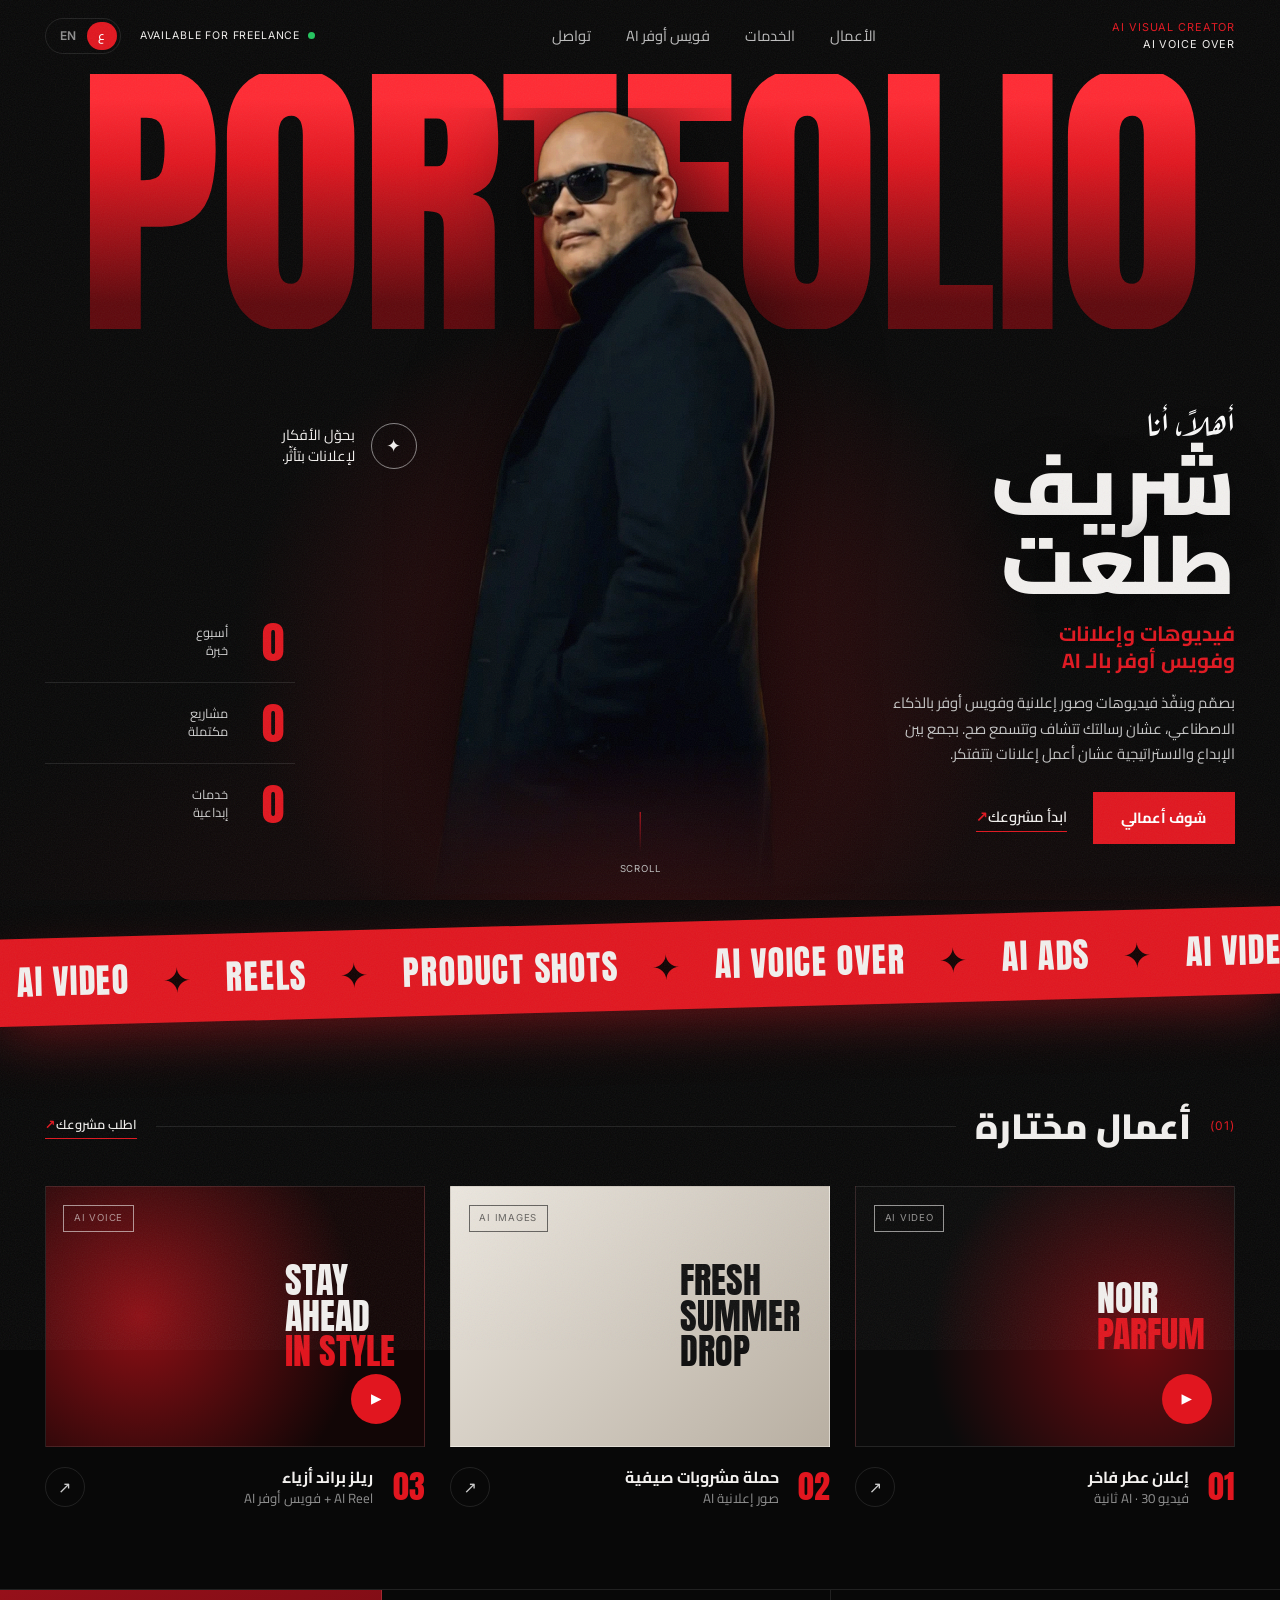
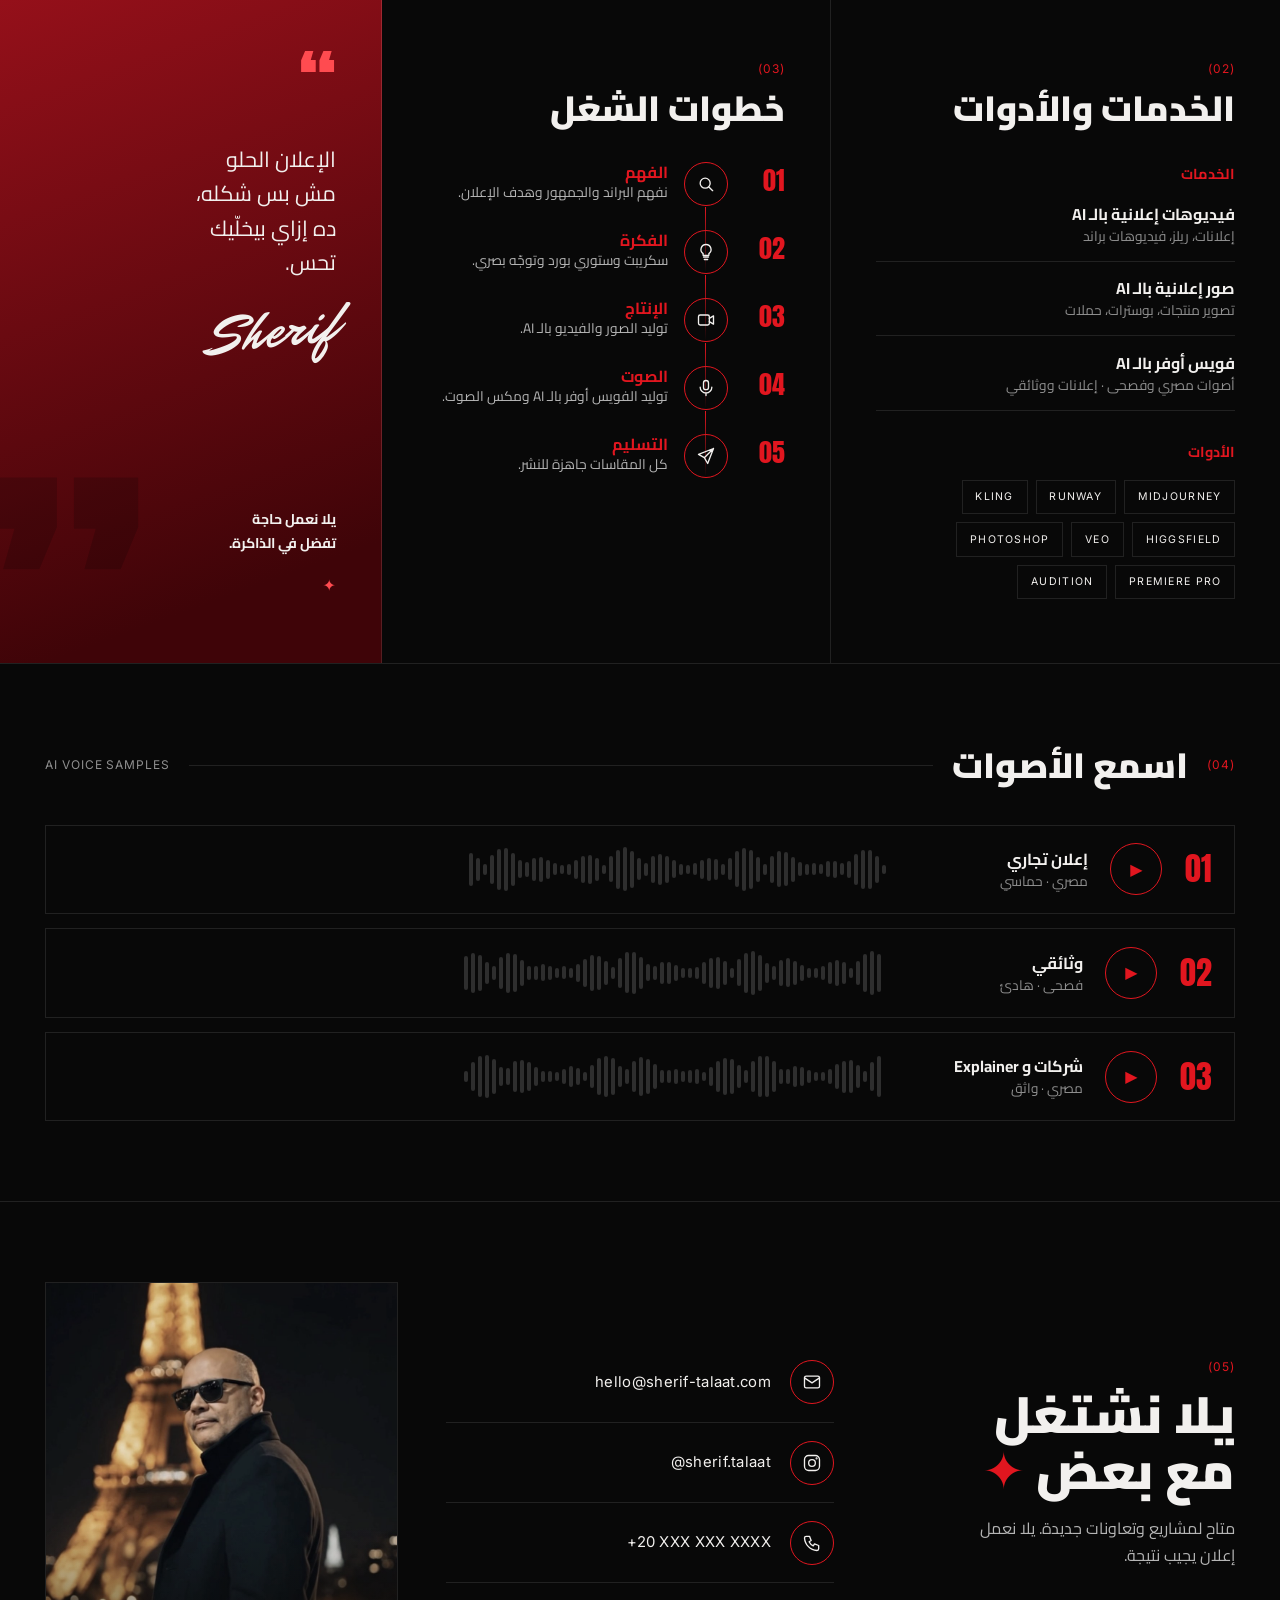
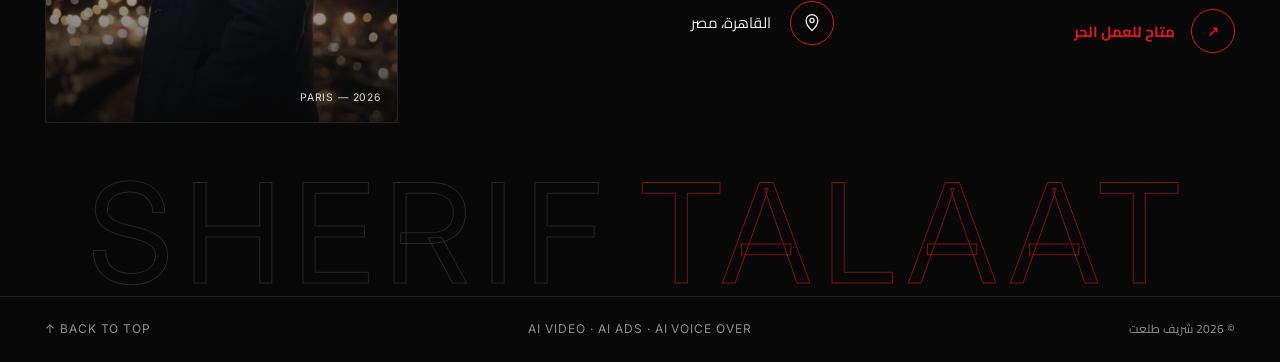
==== commit 0d644ee1: "Describe voice over as AI-generated, not voice acting Co-Authored-By: Claude Opus 5.5 <noreply@anthr" ====
--- a/index.html
+++ b/index.html
@@ -3,8 +3,8 @@
 <head>
   <meta charset="utf-8">
   <meta name="viewport" content="width=device-width, initial-scale=1">
-  <title>شريف طلعت | AI Creator & Voice Over</title>
-  <meta name="description" content="شريف طلعت — صانع فيديوهات وصور إعلانية بالذكاء الاصطناعي ومعلّق صوتي.">
+  <title>شريف طلعت | AI Video, Ads & Voice Over</title>
+  <meta name="description" content="شريف طلعت — صانع فيديوهات وصور إعلانية وفويس أوفر بالذكاء الاصطناعي.">
   <link rel="preconnect" href="https://fonts.googleapis.com">
   <link rel="preconnect" href="https://fonts.gstatic.com" crossorigin>
   <link href="https://fonts.googleapis.com/css2?family=Anton&family=Aref+Ruqaa:wght@700&family=Cairo:wght@400;600;700;900&family=Inter:wght@300;400;500;600&family=Mr+Dafoe&display=swap" rel="stylesheet">
@@ -26,12 +26,12 @@
   <header class="topbar" id="nav">
     <a href="#home" class="brand">
       <span class="en red">AI VISUAL CREATOR</span>
-      <span class="en">VOICE OVER ARTIST</span>
+      <span class="en">AI VOICE OVER</span>
     </a>
     <nav class="nav-links" id="navLinks">
       <a href="#work" data-i18n="nav_work">الأعمال</a>
       <a href="#skills" data-i18n="nav_services">الخدمات</a>
-      <a href="#voice" data-i18n="nav_voice">فويس أوفر</a>
+      <a href="#voice" data-i18n="nav_voice">فويس أوفر AI</a>
       <a href="#contact" data-i18n="nav_contact">تواصل</a>
     </nav>
     <div class="top-actions">
@@ -55,8 +55,8 @@
       <div class="hero-intro reveal">
         <p class="script" data-i18n="hello">أهلاً، أنا</p>
         <h2 class="name" data-i18n="name">شريف <br>طلعت</h2>
-        <p class="role" data-i18n="role">صانع محتوى بالـ AI<br>ومعلّق صوتي</p>
-        <p class="bio" data-i18n="bio">بصمّم وبنفّذ فيديوهات وصور إعلانية بالذكاء الاصطناعي، وبدّي لرسالتك صوت يوصل. بجمع بين الإبداع والاستراتيجية عشان أعمل إعلانات بتتشاف وتتفتكر.</p>
+        <p class="role" data-i18n="role">فيديوهات وإعلانات<br>وفويس أوفر بالـ AI</p>
+        <p class="bio" data-i18n="bio">بصمّم وبنفّذ فيديوهات وصور إعلانية وفويس أوفر بالذكاء الاصطناعي، عشان رسالتك تتشاف وتتسمع صح. بجمع بين الإبداع والاستراتيجية عشان أعمل إعلانات بتتفتكر.</p>
         <div class="hero-cta">
           <a href="#work" class="btn magnetic"><span data-i18n="cta_work">شوف أعمالي</span></a>
           <a href="#contact" class="link-arrow" data-i18n="cta_contact">ابدأ مشروعك</a>
@@ -80,8 +80,8 @@
     <!-- ===== Marquee ===== -->
     <div class="ribbon" aria-hidden="true">
       <div class="ribbon-track en">
-        <span>AI VIDEO</span><b>✦</b><span>AI ADS</span><b>✦</b><span>VOICE OVER</span><b>✦</b><span>PRODUCT SHOTS</span><b>✦</b><span>REELS</span><b>✦</b>
-        <span>AI VIDEO</span><b>✦</b><span>AI ADS</span><b>✦</b><span>VOICE OVER</span><b>✦</b><span>PRODUCT SHOTS</span><b>✦</b><span>REELS</span><b>✦</b>
+        <span>AI VIDEO</span><b>✦</b><span>AI ADS</span><b>✦</b><span>AI VOICE OVER</span><b>✦</b><span>PRODUCT SHOTS</span><b>✦</b><span>REELS</span><b>✦</b>
+        <span>AI VIDEO</span><b>✦</b><span>AI ADS</span><b>✦</b><span>AI VOICE OVER</span><b>✦</b><span>PRODUCT SHOTS</span><b>✦</b><span>REELS</span><b>✦</b>
       </div>
     </div>
 
@@ -105,8 +105,8 @@
           <div class="project-info"><em>02</em><div><strong data-i18n="p2">حملة مشروبات صيفية</strong><span data-i18n="p2s">صور إعلانية AI</span></div><span class="arrow">↗</span></div>
         </article>
         <article class="project reveal">
-          <div class="shot s3"><span class="play">▶</span><b dir="ltr">STAY<br>AHEAD<br><i>IN STYLE</i></b><span class="shot-tag en">VOICE OVER</span></div>
-          <div class="project-info"><em>03</em><div><strong data-i18n="p3">ريلز براند أزياء</strong><span data-i18n="p3s">AI Reel + فويس أوفر</span></div><span class="arrow">↗</span></div>
+          <div class="shot s3"><span class="play">▶</span><b dir="ltr">STAY<br>AHEAD<br><i>IN STYLE</i></b><span class="shot-tag en">AI VOICE</span></div>
+          <div class="project-info"><em>03</em><div><strong data-i18n="p3">ريلز براند أزياء</strong><span data-i18n="p3s">AI Reel + فويس أوفر AI</span></div><span class="arrow">↗</span></div>
         </article>
       </div>
     </section>
@@ -119,7 +119,7 @@
         <p class="label" data-i18n="services_label">الخدمات</p>
         <div class="service"><strong data-i18n="sv1">فيديوهات إعلانية بالـ AI</strong><span data-i18n="sv1s">إعلانات، ريلز، فيديوهات براند</span></div>
         <div class="service"><strong data-i18n="sv2">صور إعلانية بالـ AI</strong><span data-i18n="sv2s">تصوير منتجات، بوسترات، حملات</span></div>
-        <div class="service"><strong data-i18n="sv3">فويس أوفر احترافي</strong><span data-i18n="sv3s">مصري وفصحى · إعلانات ووثائقي</span></div>
+        <div class="service"><strong data-i18n="sv3">فويس أوفر بالـ AI</strong><span data-i18n="sv3s">أصوات مصري وفصحى · إعلانات ووثائقي</span></div>
         <p class="label" data-i18n="tools_label">الأدوات</p>
         <div class="tags en">
           <span>MIDJOURNEY</span><span>RUNWAY</span><span>KLING</span><span>HIGGSFIELD</span>
@@ -134,7 +134,7 @@
           <li><em>01</em><span class="circle"><svg class="ico" viewBox="0 0 24 24"><circle cx="11" cy="11" r="6"/><path d="m20 20-4.5-4.5"/></svg></span><div><strong data-i18n="st1">الفهم</strong><p data-i18n="st1s">نفهم البراند والجمهور وهدف الإعلان.</p></div></li>
           <li><em>02</em><span class="circle"><svg class="ico" viewBox="0 0 24 24"><path d="M9 18h6M10 21h4M12 3a6 6 0 0 0-3.5 10.9V16h7v-2.1A6 6 0 0 0 12 3Z"/></svg></span><div><strong data-i18n="st2">الفكرة</strong><p data-i18n="st2s">سكريبت وستوري بورد وتوجّه بصري.</p></div></li>
           <li><em>03</em><span class="circle"><svg class="ico" viewBox="0 0 24 24"><rect x="3" y="6" width="13" height="12" rx="2"/><path d="m16 10 5-3v10l-5-3"/></svg></span><div><strong data-i18n="st3">الإنتاج</strong><p data-i18n="st3s">توليد الصور والفيديو بالـ AI.</p></div></li>
-          <li><em>04</em><span class="circle"><svg class="ico" viewBox="0 0 24 24"><rect x="9" y="3" width="6" height="11" rx="3"/><path d="M5 11a7 7 0 0 0 14 0M12 18v3"/></svg></span><div><strong data-i18n="st4">الصوت</strong><p data-i18n="st4s">تسجيل الفويس أوفر ومكس الصوت.</p></div></li>
+          <li><em>04</em><span class="circle"><svg class="ico" viewBox="0 0 24 24"><rect x="9" y="3" width="6" height="11" rx="3"/><path d="M5 11a7 7 0 0 0 14 0M12 18v3"/></svg></span><div><strong data-i18n="st4">الصوت</strong><p data-i18n="st4s">توليد الفويس أوفر بالـ AI ومكس الصوت.</p></div></li>
           <li><em>05</em><span class="circle"><svg class="ico" viewBox="0 0 24 24"><path d="M21 3 10 14M21 3l-7 18-4-7-7-4 18-7Z"/></svg></span><div><strong data-i18n="st5">التسليم</strong><p data-i18n="st5s">كل المقاسات جاهزة للنشر.</p></div></li>
         </ol>
       </div>
@@ -152,9 +152,9 @@
     <section class="block" id="voice">
       <div class="block-head reveal">
         <span class="idx en">(04)</span>
-        <h3 data-i18n="voice_title">اسمع صوتي</h3>
+        <h3 data-i18n="voice_title">اسمع الأصوات</h3>
         <span class="line"></span>
-        <span class="en muted">VOICE OVER SAMPLES</span>
+        <span class="en muted">AI VOICE SAMPLES</span>
       </div>
       <!-- حط ملفات الصوت في assets/audio بنفس الأسماء -->
       <div class="voices">
@@ -206,7 +206,7 @@
 
   <footer class="footer">
     <span>© <span id="year"></span> <span data-i18n="footer_name">شريف طلعت</span></span>
-    <span class="en">AI VIDEO · AI ADS · VOICE OVER</span>
+    <span class="en">AI VIDEO · AI ADS · AI VOICE OVER</span>
     <a href="#home" class="en to-top">BACK TO TOP ↑</a>
   </footer>
 
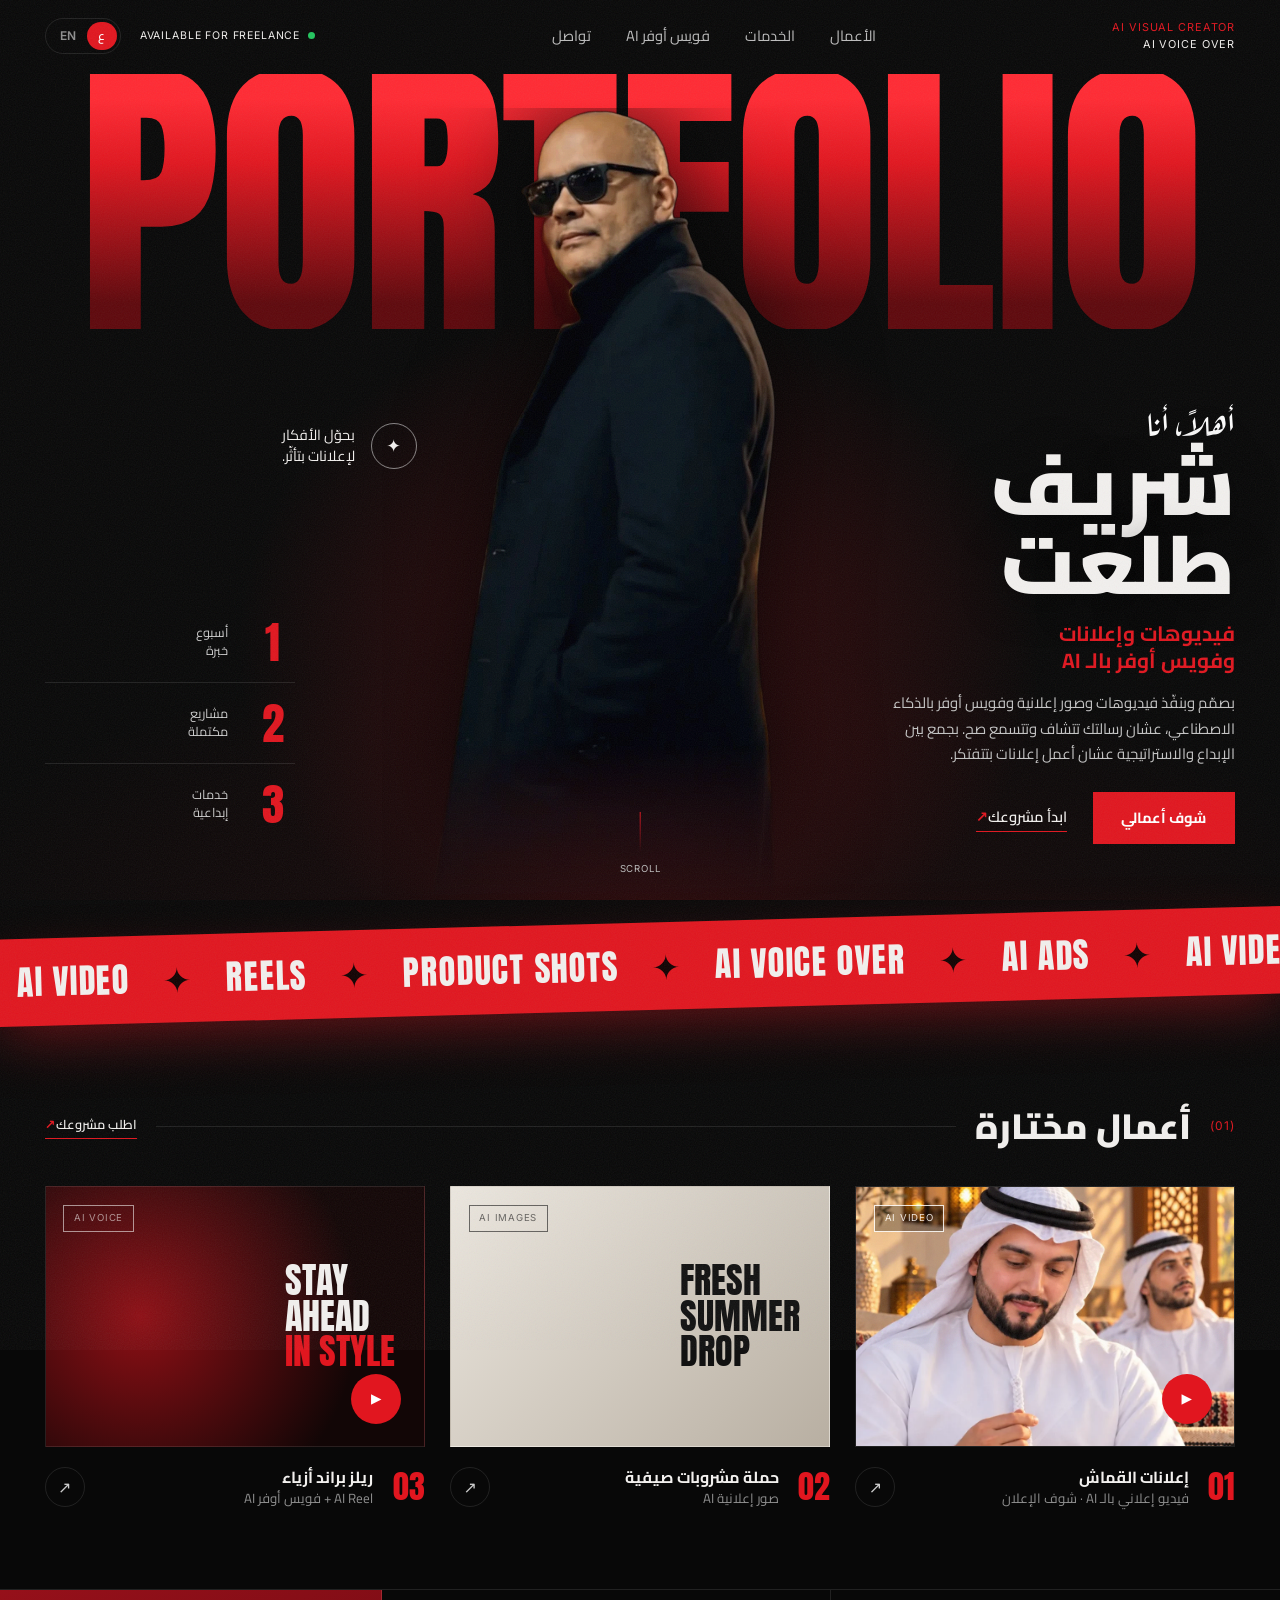
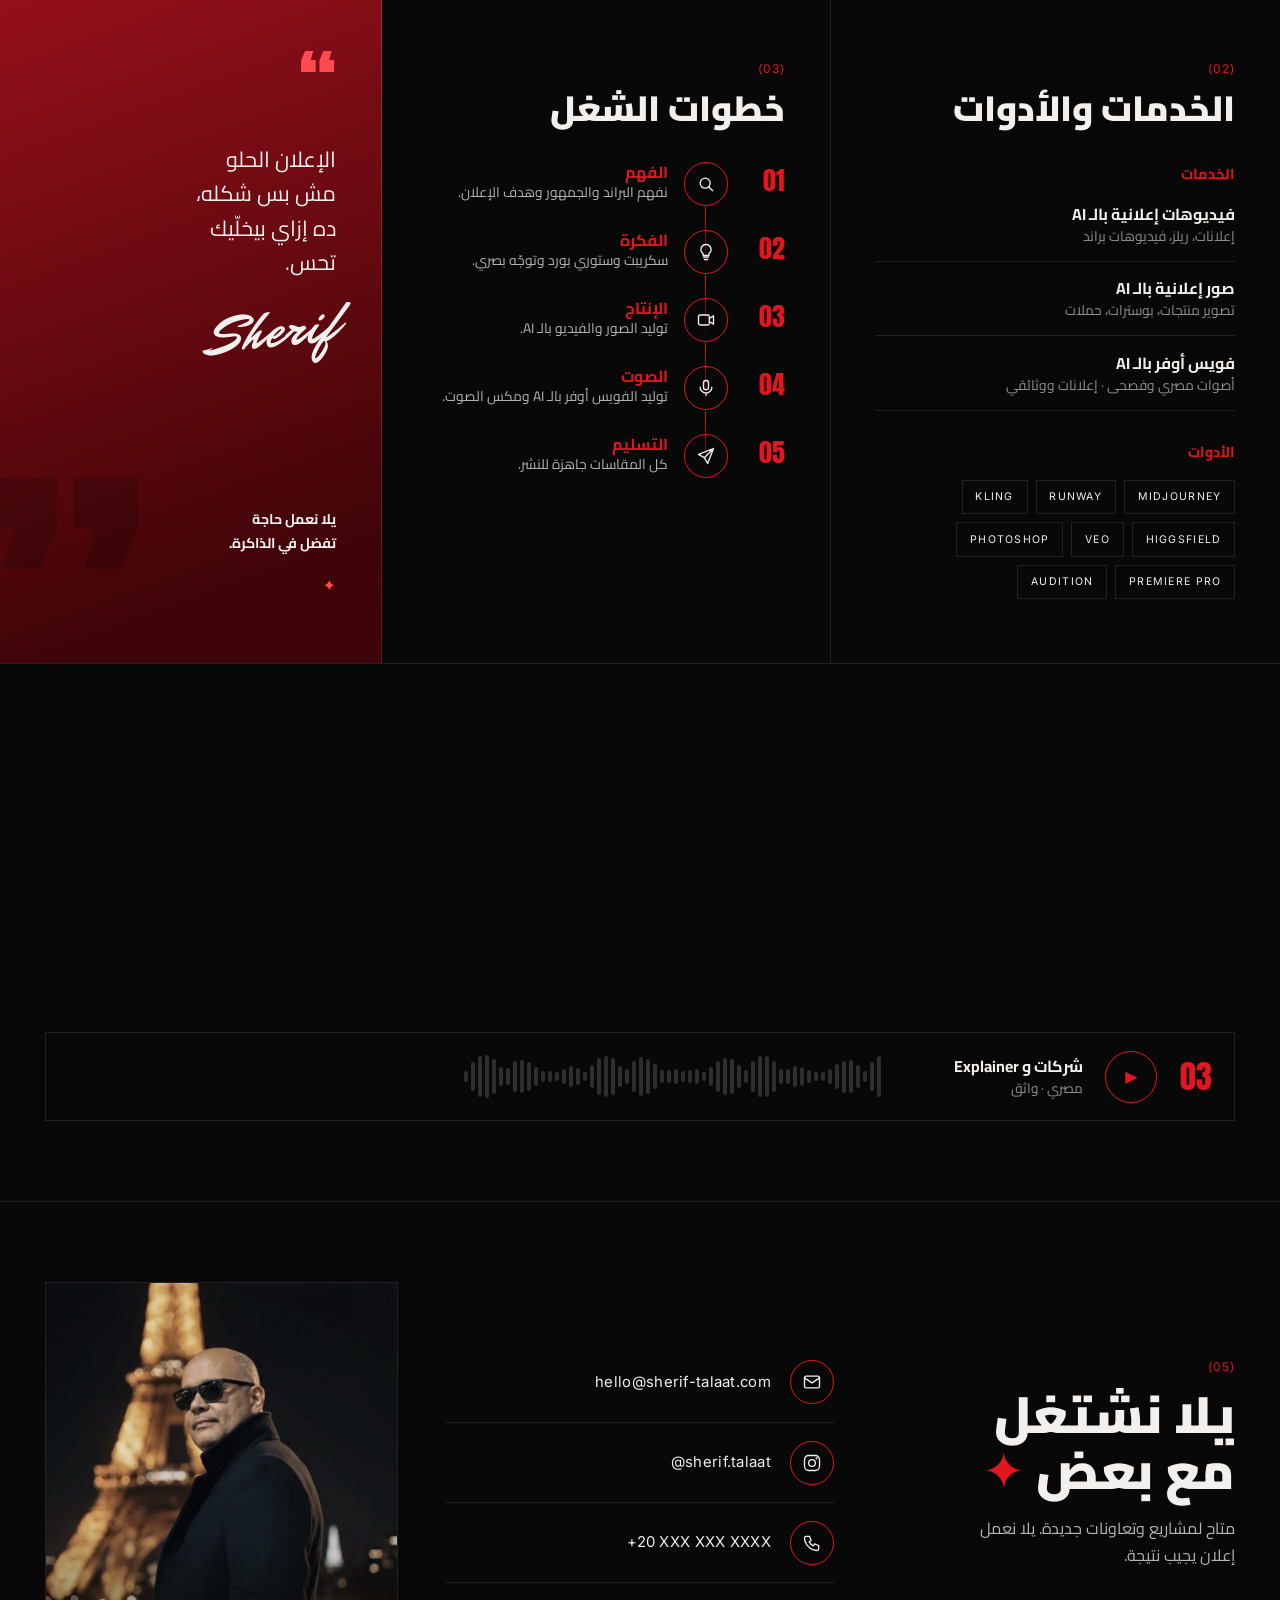
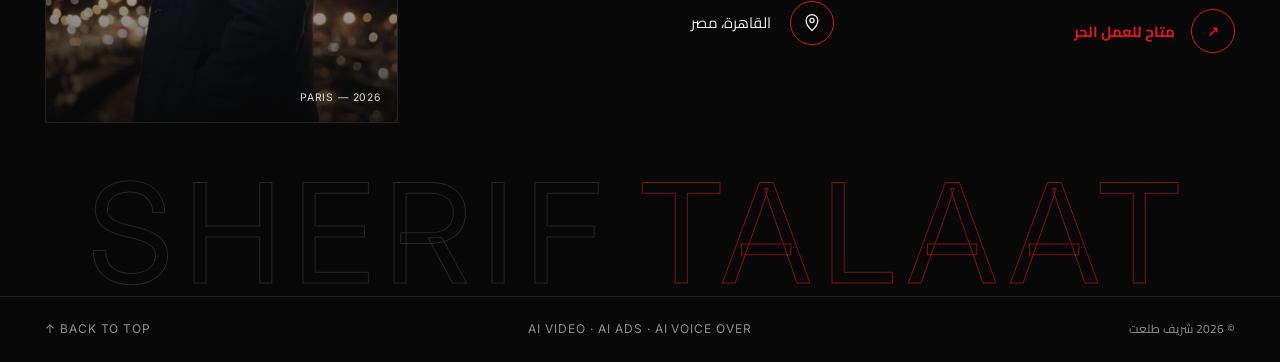
==== commit 4748979b: "Add fabric ads project with cover image and video link Co-Authored-By: Claude Opus 5.5 <noreply@anth" ====
--- a/index.html
+++ b/index.html
@@ -96,10 +96,10 @@
 
       <!-- استبدل محتوى .shot بصورة أو فيديو حقيقي: <img src="assets/images/work-1.jpg" alt=""> -->
       <div class="projects">
-        <article class="project reveal">
-          <div class="shot s1"><span class="play">▶</span><b dir="ltr">NOIR<br><i>PARFUM</i></b><span class="shot-tag en">AI VIDEO</span></div>
-          <div class="project-info"><em>01</em><div><strong data-i18n="p1">إعلان عطر فاخر</strong><span data-i18n="p1s">فيديو AI · 30 ثانية</span></div><span class="arrow">↗</span></div>
-        </article>
+        <a class="project reveal" href="https://drive.google.com/file/d/1O7IGOFrKmRr_SOx7RAf3s39Ssx72FiFI/view?usp=sharing" target="_blank" rel="noopener">
+          <div class="shot has-media"><img src="assets/images/fabric-ad-cover.webp" alt="إعلانات القماش" loading="lazy"><span class="play">▶</span><span class="shot-tag en">AI VIDEO</span></div>
+          <div class="project-info"><em>01</em><div><strong data-i18n="p1">إعلانات القماش</strong><span data-i18n="p1s">فيديو إعلاني بالـ AI · شوف الإعلان</span></div><span class="arrow">↗</span></div>
+        </a>
         <article class="project reveal">
           <div class="shot s2"><b dir="ltr">FRESH<br>SUMMER<br>DROP</b><span class="shot-tag en">AI IMAGES</span></div>
           <div class="project-info"><em>02</em><div><strong data-i18n="p2">حملة مشروبات صيفية</strong><span data-i18n="p2s">صور إعلانية AI</span></div><span class="arrow">↗</span></div>
--- a/styles.css
+++ b/styles.css
@@ -209,7 +209,12 @@
 
 /* ===== Projects ===== */
 .projects { display: grid; grid-template-columns: repeat(3, 1fr); gap: 1.6rem; perspective: 1200px; }
-.project { cursor: pointer; }
+.project { display: block; cursor: pointer; }
+.shot.has-media { color: #fff; }
+.shot.has-media img { object-position: center 28%; transition: transform 1s var(--ease); }
+.shot.has-media::before { content: ""; position: absolute; inset: 0; z-index: 0; background: linear-gradient(to top, rgba(8, 8, 8, .75), transparent 55%); }
+.project:hover .shot.has-media img { transform: scale(1.06); }
+.shot.has-media .shot-tag { z-index: 1; opacity: .85; background: rgba(0, 0, 0, .35); }
 .shot {
   position: relative; aspect-ratio: 16 / 11; overflow: hidden;
   border: 1px solid var(--line); display: flex; align-items: center; padding: 1.8rem;
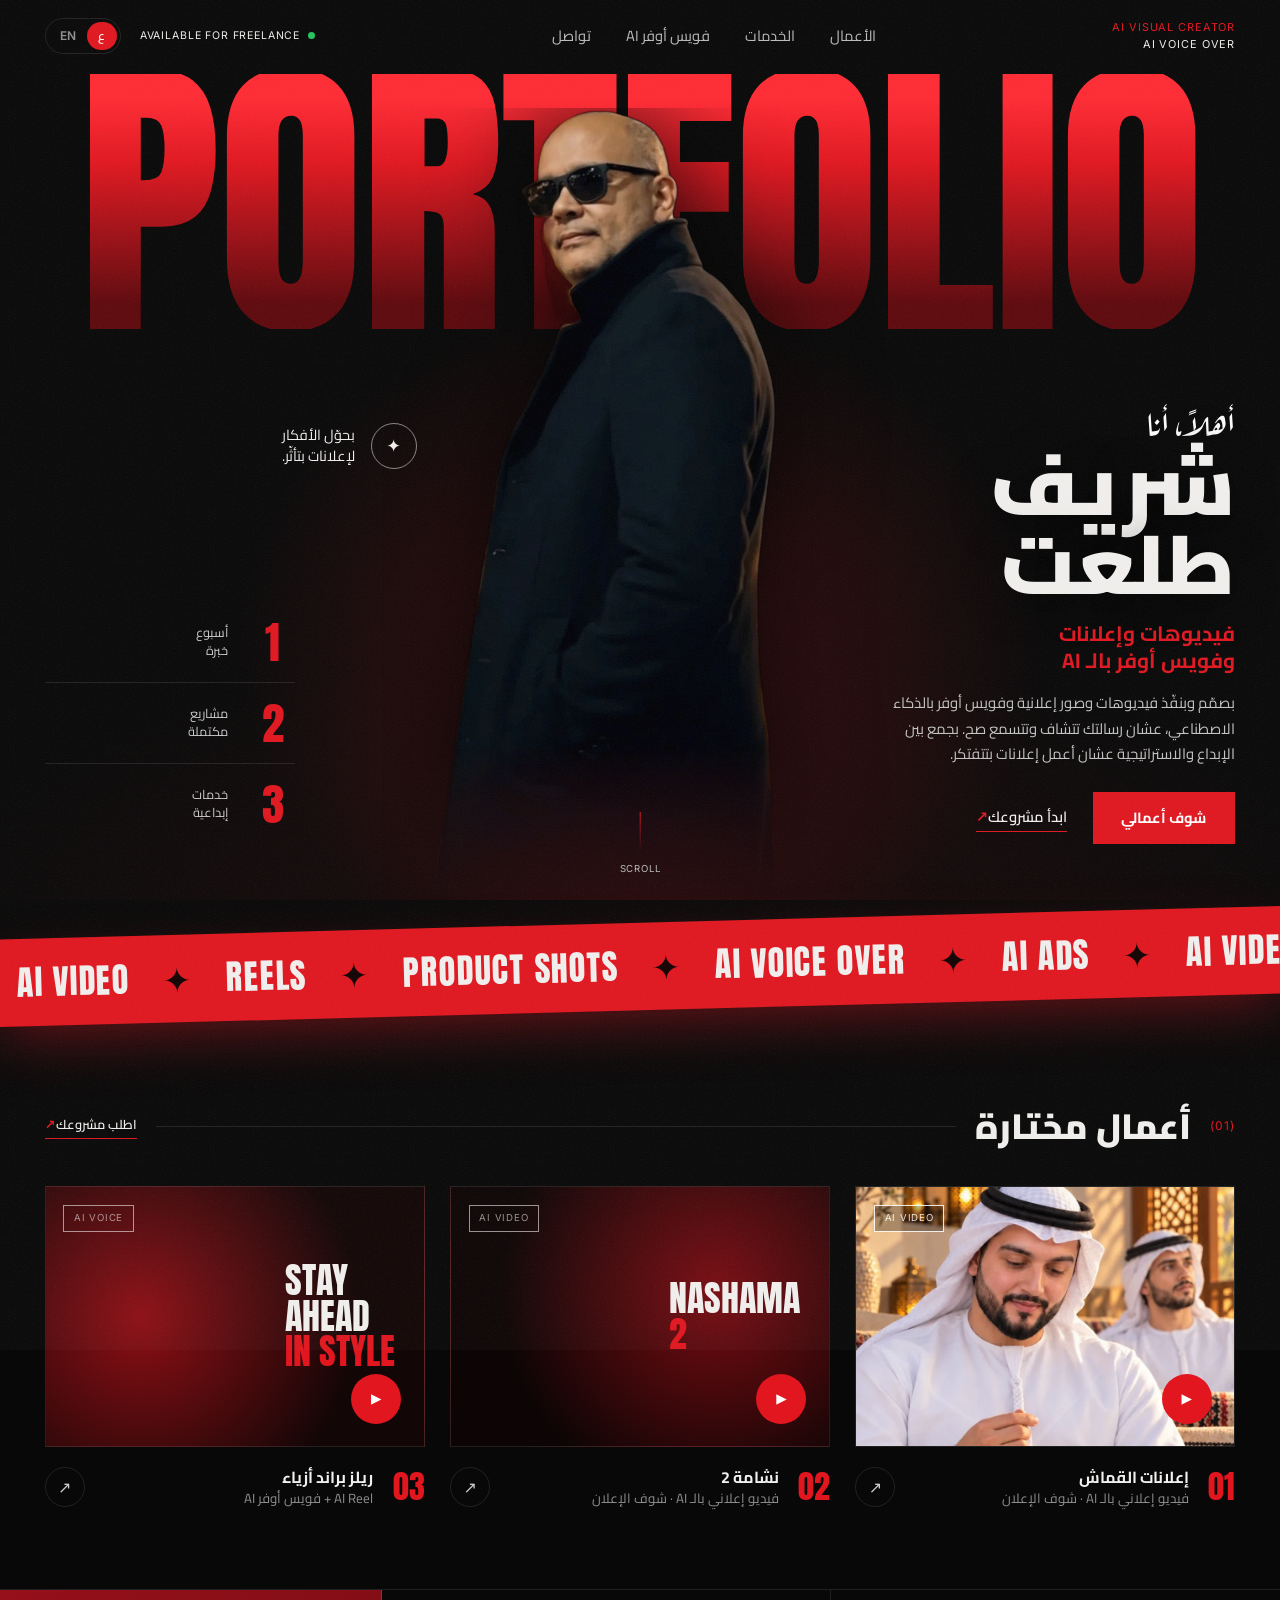
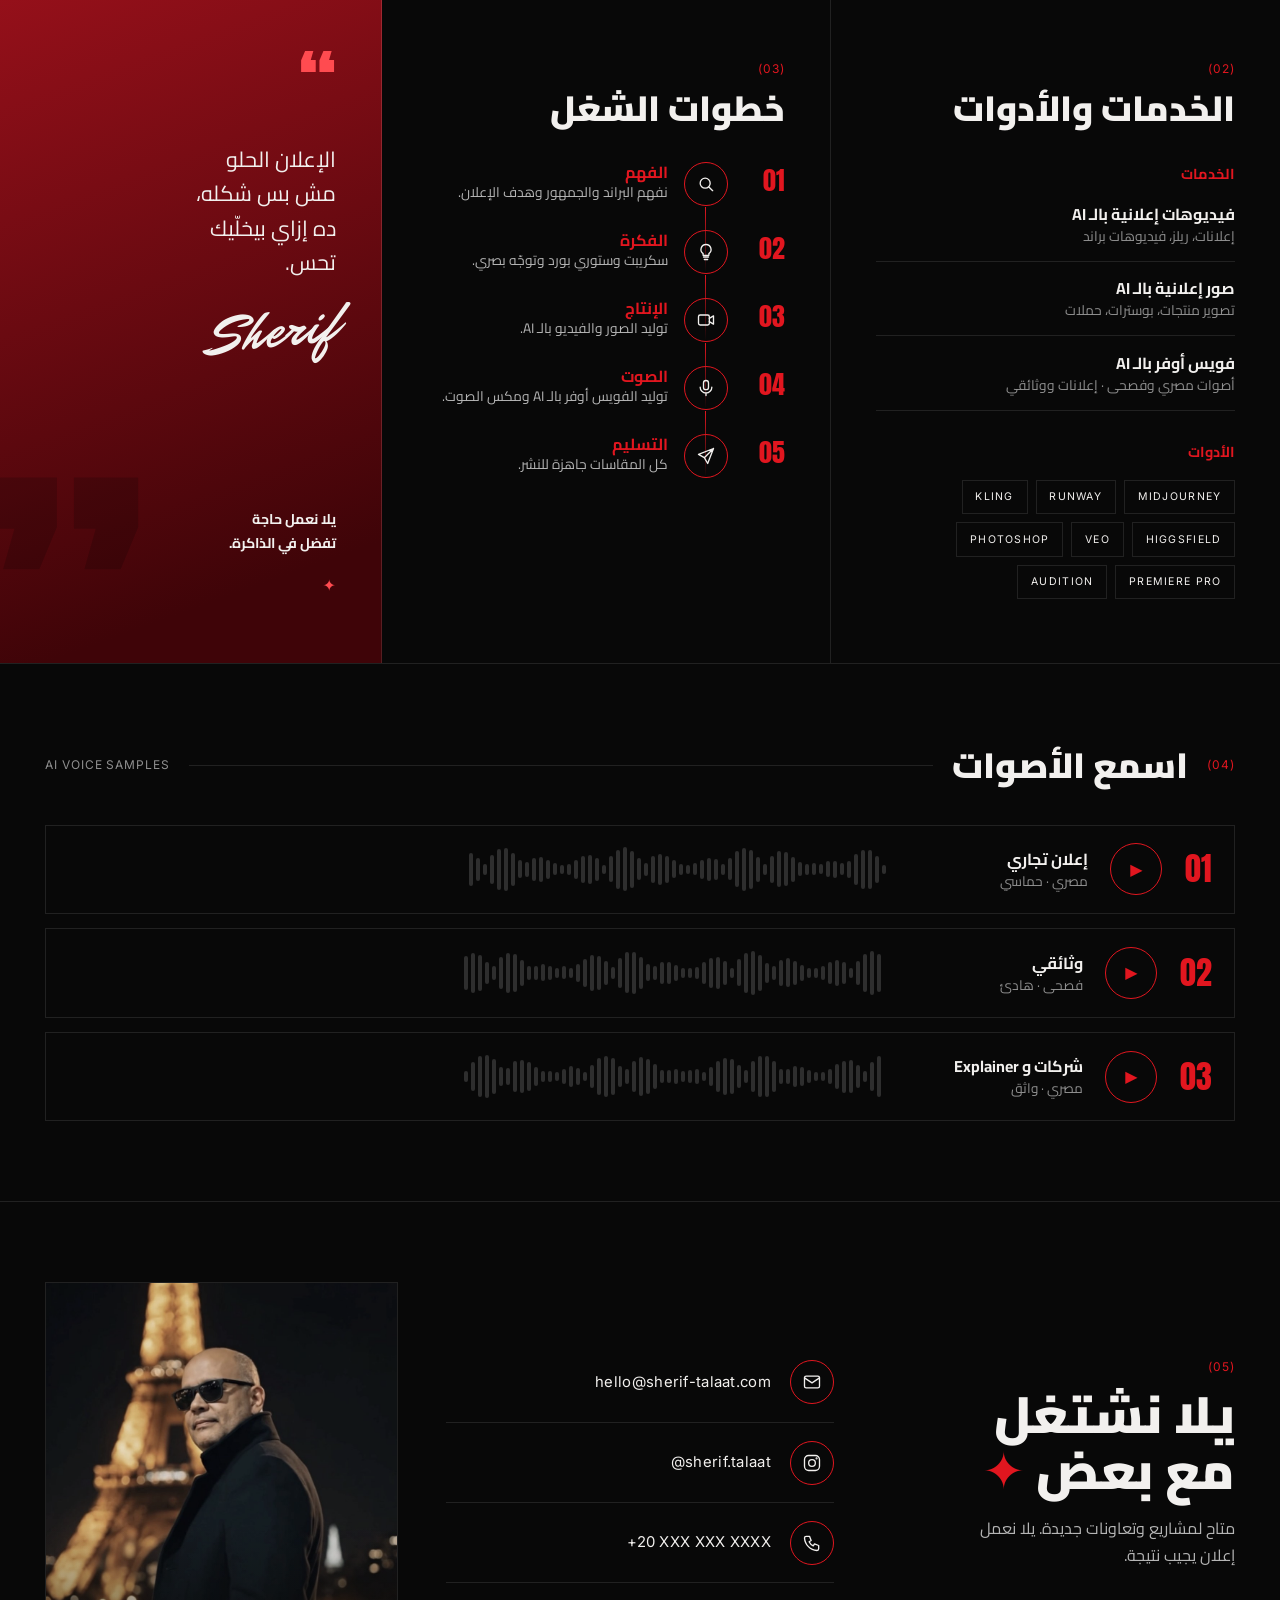
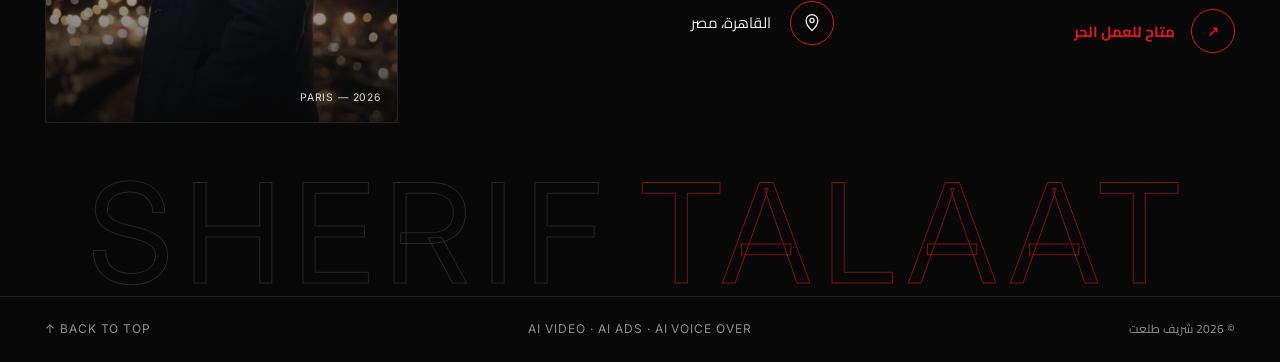
==== commit 5499c79d: "Add Nashama 2 ad as second project Co-Authored-By: Claude Opus 5.5 <noreply@anthropic.com> Claude-Se" ====
--- a/index.html
+++ b/index.html
@@ -100,10 +100,10 @@
           <div class="shot has-media"><img src="assets/images/fabric-ad-cover.webp" alt="إعلانات القماش" loading="lazy"><span class="play">▶</span><span class="shot-tag en">AI VIDEO</span></div>
           <div class="project-info"><em>01</em><div><strong data-i18n="p1">إعلانات القماش</strong><span data-i18n="p1s">فيديو إعلاني بالـ AI · شوف الإعلان</span></div><span class="arrow">↗</span></div>
         </a>
-        <article class="project reveal">
-          <div class="shot s2"><b dir="ltr">FRESH<br>SUMMER<br>DROP</b><span class="shot-tag en">AI IMAGES</span></div>
-          <div class="project-info"><em>02</em><div><strong data-i18n="p2">حملة مشروبات صيفية</strong><span data-i18n="p2s">صور إعلانية AI</span></div><span class="arrow">↗</span></div>
-        </article>
+        <a class="project reveal" href="https://drive.google.com/file/d/1wm-qFK1c8UkUYDMJKAMjWxvLQBY0yz1G/view?usp=sharing" target="_blank" rel="noopener">
+          <div class="shot s2"><span class="play">▶</span><b dir="ltr">NASHAMA<br><i>2</i></b><span class="shot-tag en">AI VIDEO</span></div>
+          <div class="project-info"><em>02</em><div><strong data-i18n="p2">نشامة 2</strong><span data-i18n="p2s">فيديو إعلاني بالـ AI · شوف الإعلان</span></div><span class="arrow">↗</span></div>
+        </a>
         <article class="project reveal">
           <div class="shot s3"><span class="play">▶</span><b dir="ltr">STAY<br>AHEAD<br><i>IN STYLE</i></b><span class="shot-tag en">AI VOICE</span></div>
           <div class="project-info"><em>03</em><div><strong data-i18n="p3">ريلز براند أزياء</strong><span data-i18n="p3s">AI Reel + فويس أوفر AI</span></div><span class="arrow">↗</span></div>
--- a/styles.css
+++ b/styles.css
@@ -230,7 +230,7 @@
 .project:hover .shot::after { transform: translateX(120%); }
 .project:hover .shot b { transform: scale(1.06); }
 .s1 { background: radial-gradient(circle at 75% 60%, #6a0b10, #0b0b0b 65%); }
-.s2 { background: linear-gradient(135deg, #ece7df, #b8afa2); color: #111; }
+.s2 { background: radial-gradient(circle at 70% 40%, #7a0c12, #0d0505 70%); }
 .s3 { background: radial-gradient(circle at 25% 50%, #8e0f15, #120606 70%); }
 .play {
   position: absolute; inset-inline-start: 1.4rem; bottom: 1.4rem;
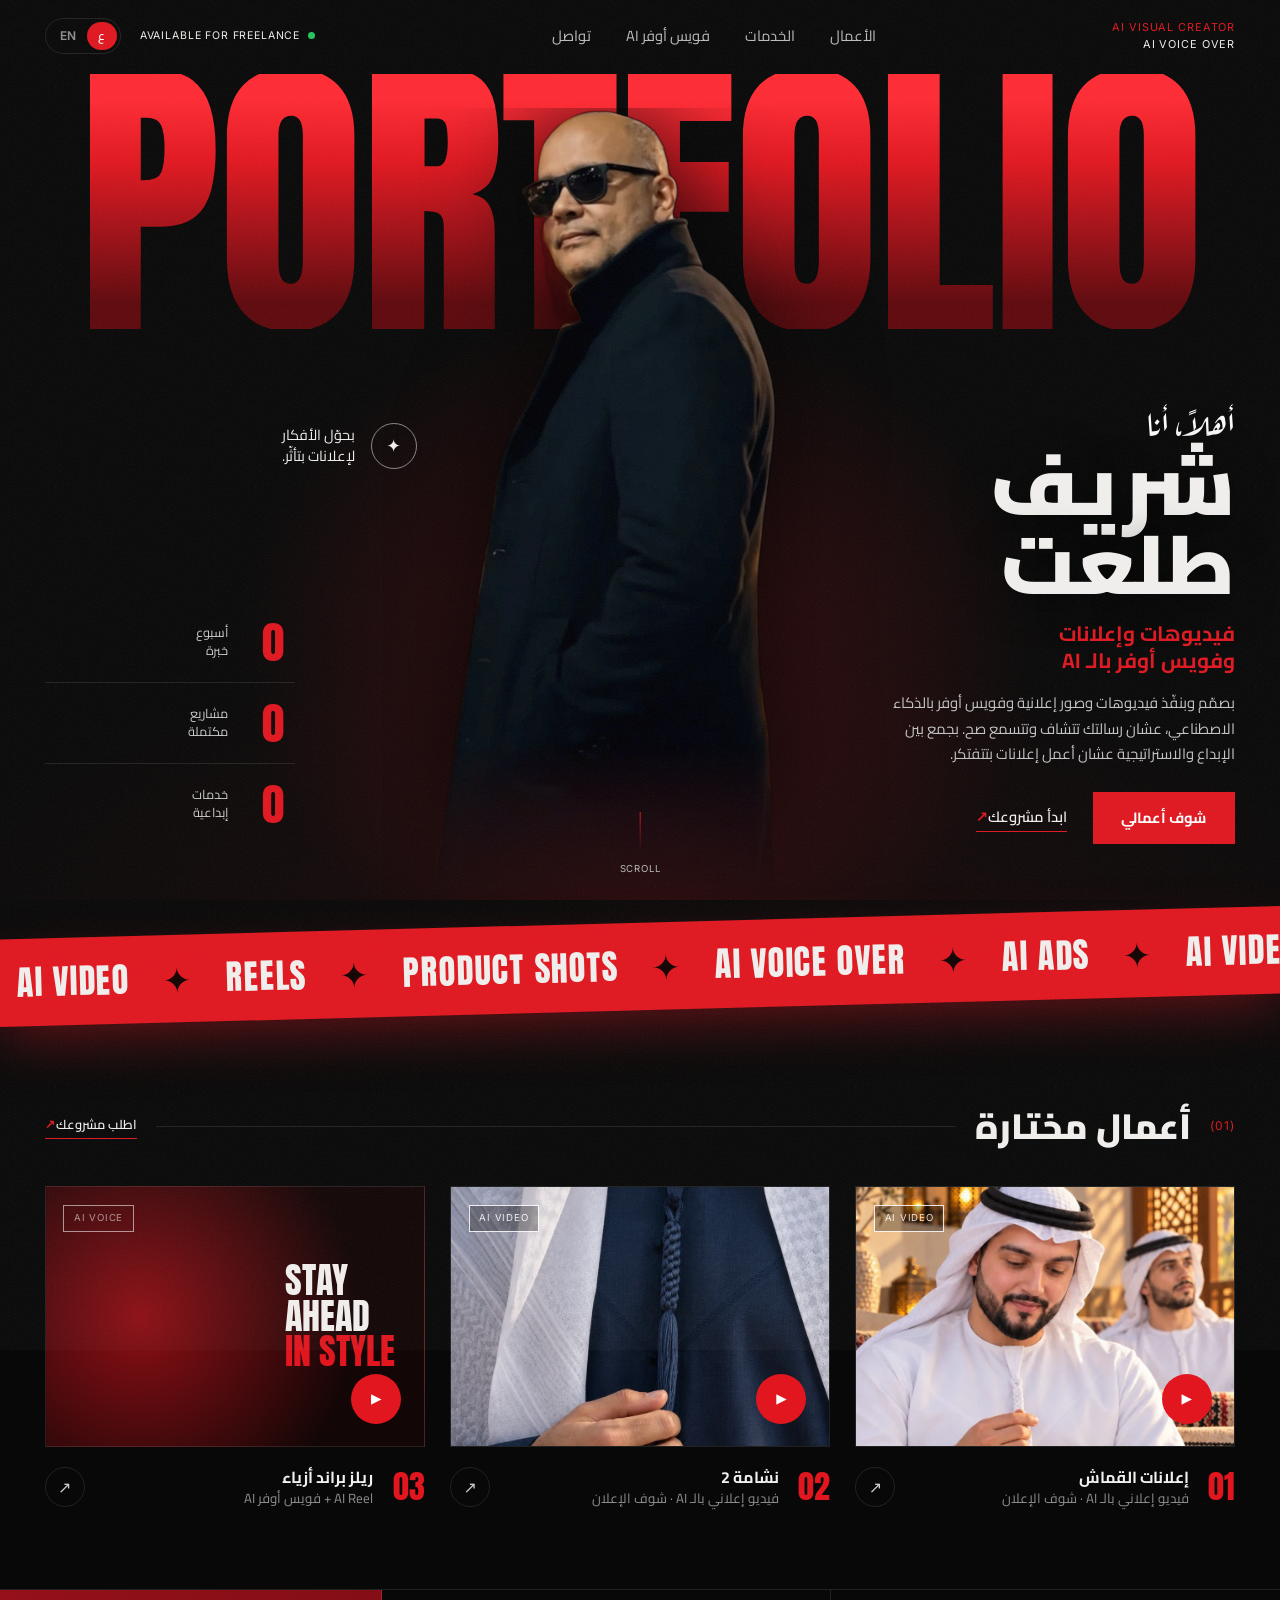
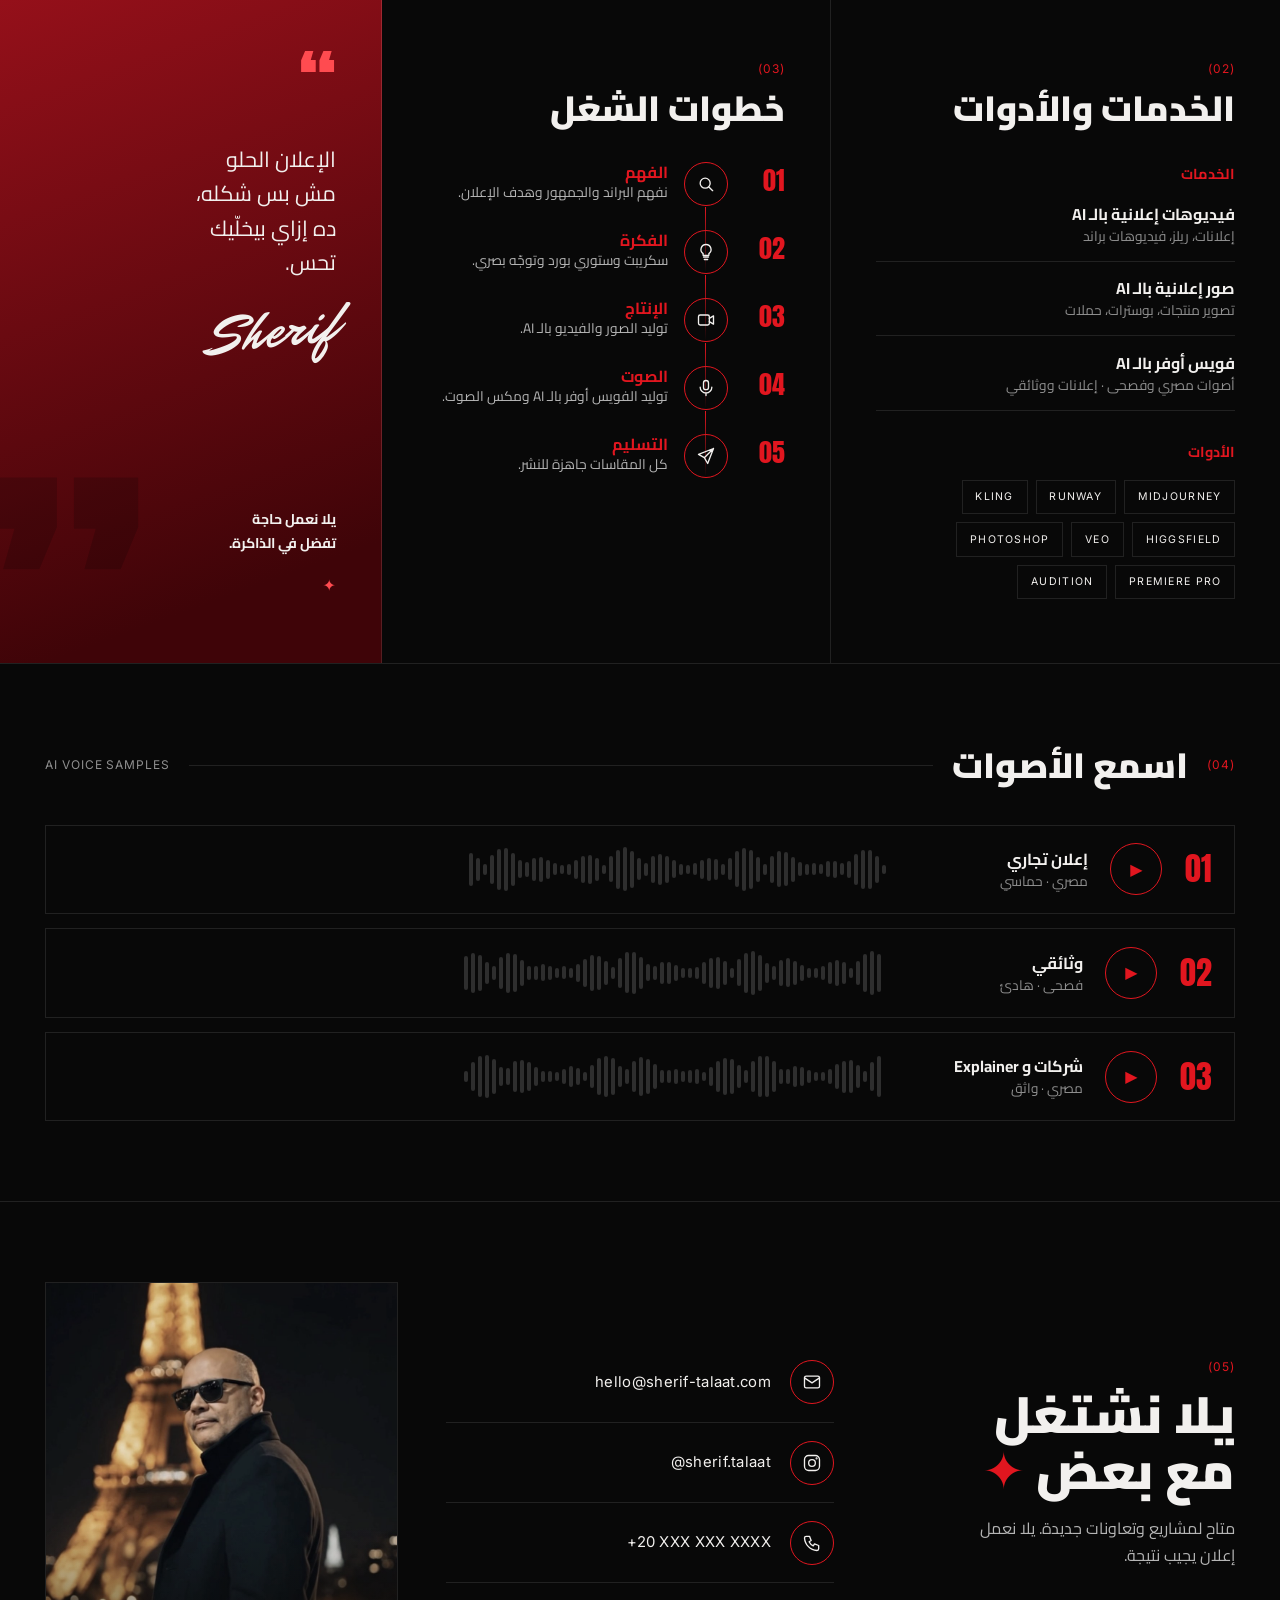
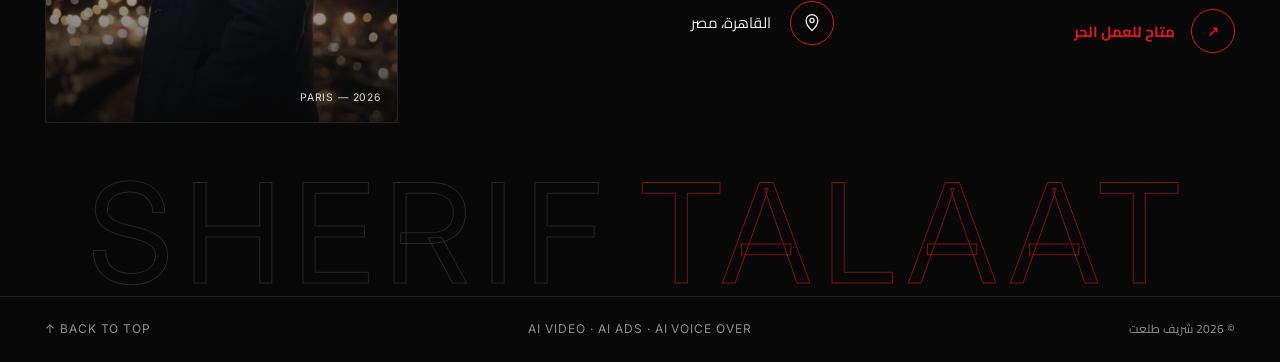
==== commit ce4ebb38: "Add Nashama 2 cover image Co-Authored-By: Claude Opus 5.5 <noreply@anthropic.com> Claude-Session: ht" ====
--- a/index.html
+++ b/index.html
@@ -101,7 +101,7 @@
           <div class="project-info"><em>01</em><div><strong data-i18n="p1">إعلانات القماش</strong><span data-i18n="p1s">فيديو إعلاني بالـ AI · شوف الإعلان</span></div><span class="arrow">↗</span></div>
         </a>
         <a class="project reveal" href="https://drive.google.com/file/d/1wm-qFK1c8UkUYDMJKAMjWxvLQBY0yz1G/view?usp=sharing" target="_blank" rel="noopener">
-          <div class="shot s2"><span class="play">▶</span><b dir="ltr">NASHAMA<br><i>2</i></b><span class="shot-tag en">AI VIDEO</span></div>
+          <div class="shot has-media nashama"><img src="assets/images/nashama-2-cover.webp" alt="نشامة 2" loading="lazy"><span class="play">▶</span><span class="shot-tag en">AI VIDEO</span></div>
           <div class="project-info"><em>02</em><div><strong data-i18n="p2">نشامة 2</strong><span data-i18n="p2s">فيديو إعلاني بالـ AI · شوف الإعلان</span></div><span class="arrow">↗</span></div>
         </a>
         <article class="project reveal">
--- a/styles.css
+++ b/styles.css
@@ -213,6 +213,7 @@
 .shot.has-media { color: #fff; }
 .shot.has-media img { object-position: center 28%; transition: transform 1s var(--ease); }
 .shot.has-media::before { content: ""; position: absolute; inset: 0; z-index: 0; background: linear-gradient(to top, rgba(8, 8, 8, .75), transparent 55%); }
+.shot.nashama img { object-position: center 45%; }
 .project:hover .shot.has-media img { transform: scale(1.06); }
 .shot.has-media .shot-tag { z-index: 1; opacity: .85; background: rgba(0, 0, 0, .35); }
 .shot {
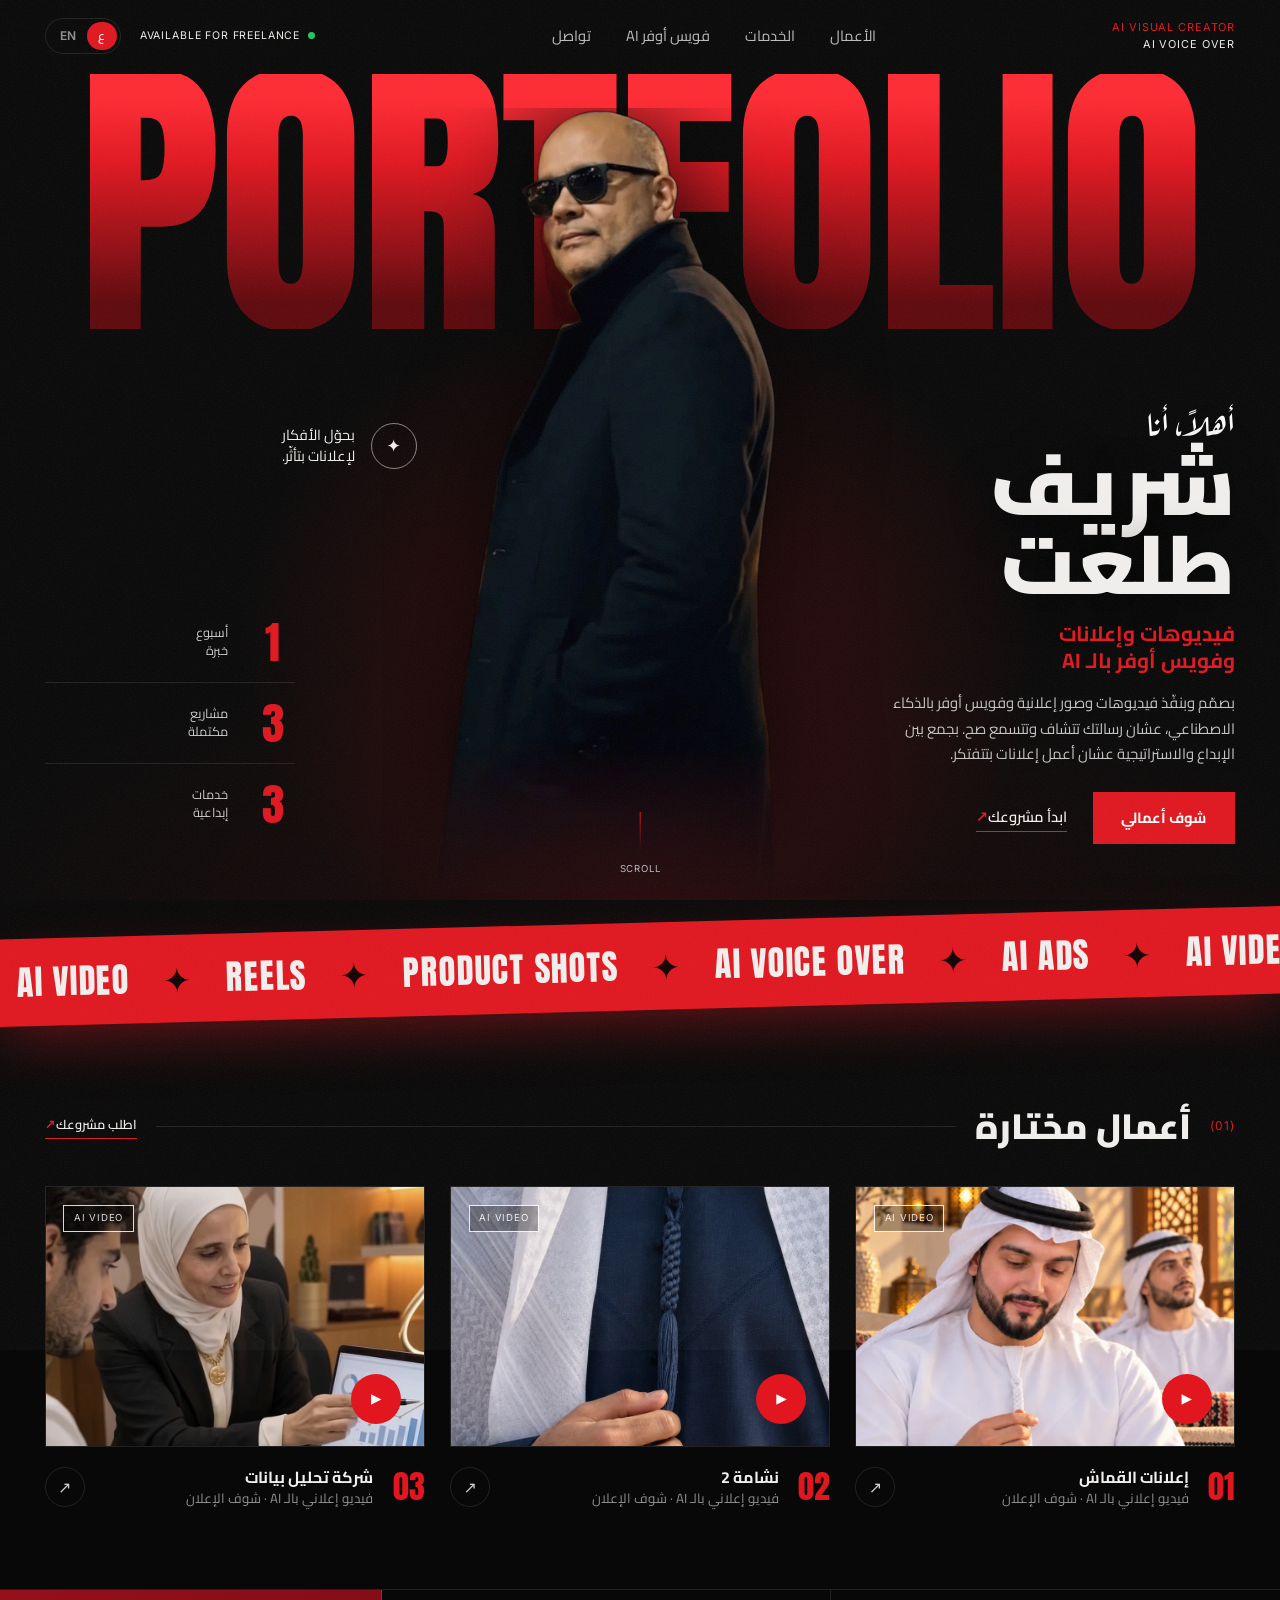
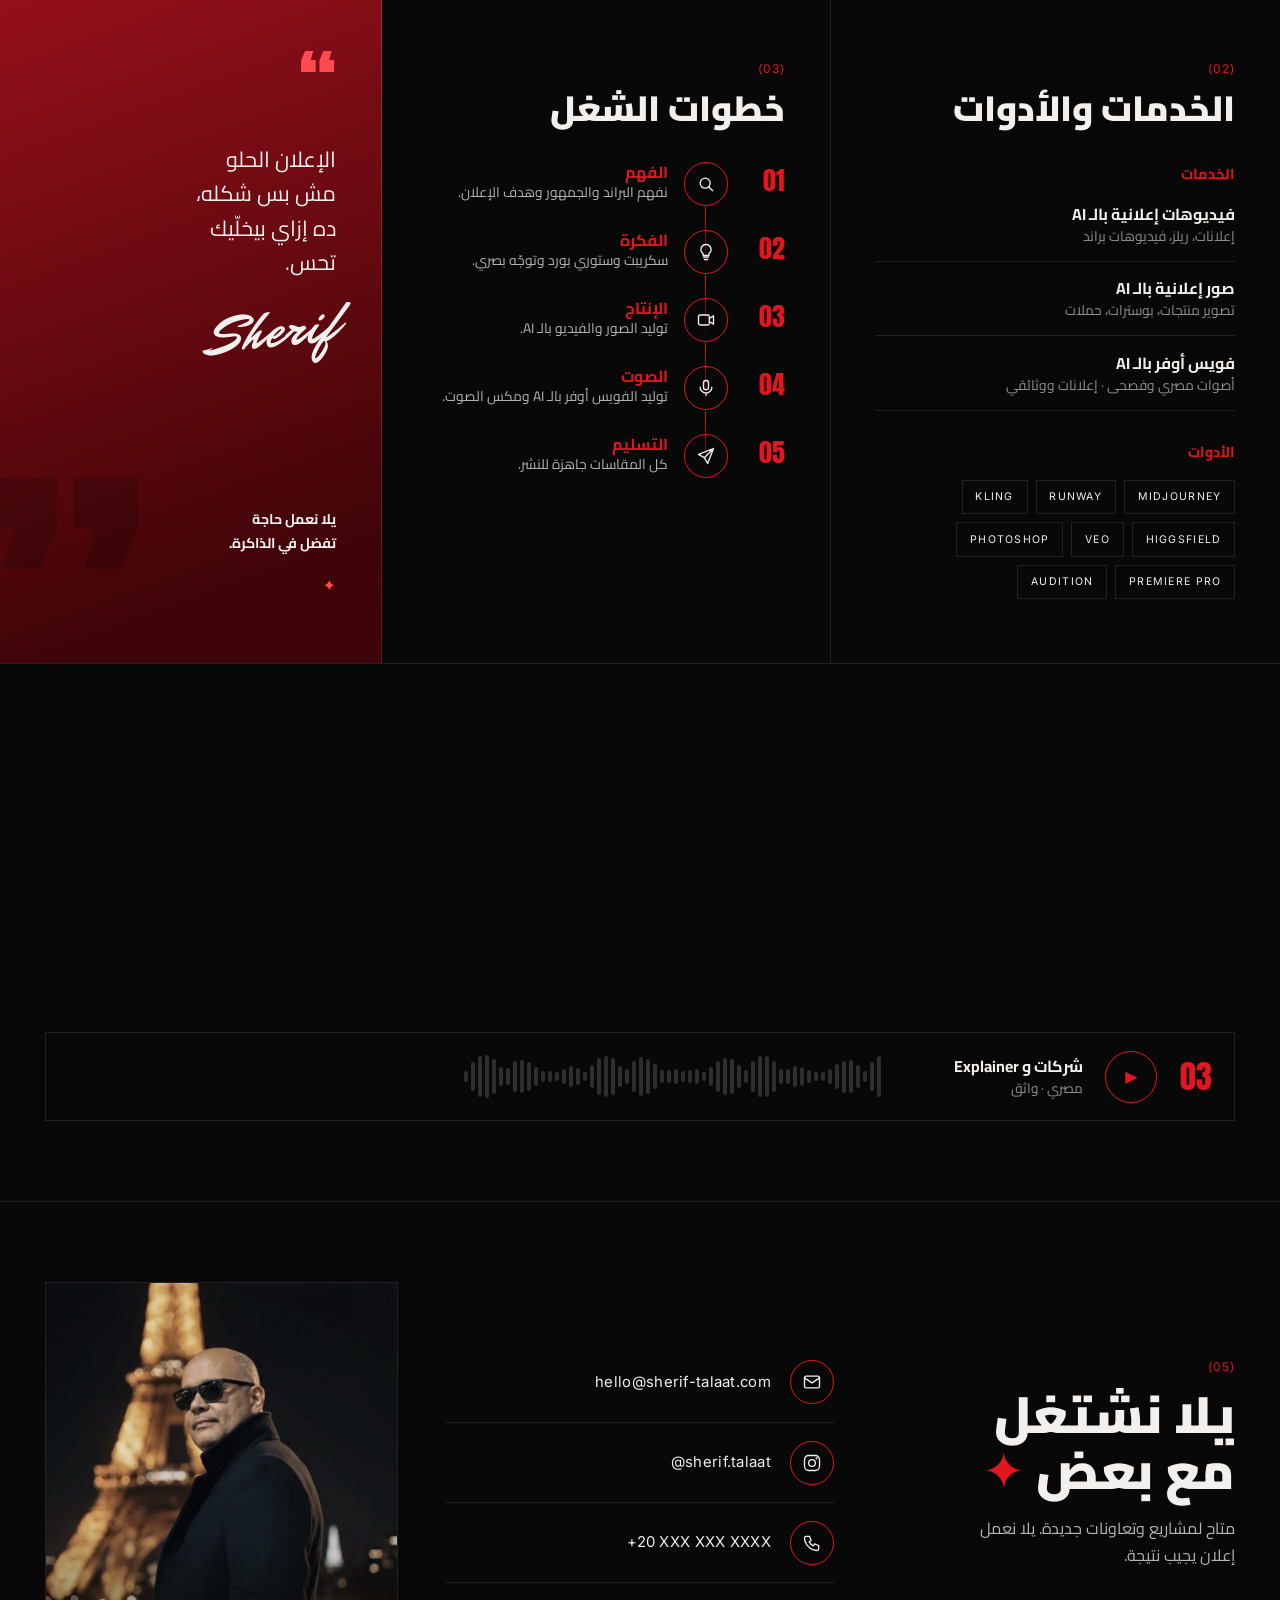
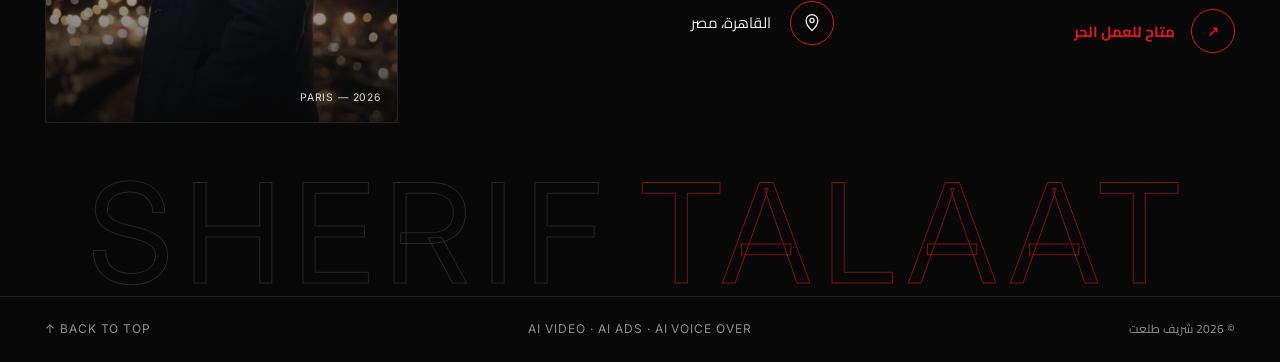
==== commit 9aa26e93: "Add data analytics company ad as third project Replaces the placeholder fashion card and updates the" ====
--- a/index.html
+++ b/index.html
@@ -70,7 +70,7 @@
 
       <ul class="stats reveal">
         <li><strong data-count="1">0</strong><span data-i18n="stat_exp">أسبوع<br>خبرة</span></li>
-        <li><strong data-count="2">0</strong><span data-i18n="stat_projects">مشاريع<br>مكتملة</span></li>
+        <li><strong data-count="3">0</strong><span data-i18n="stat_projects">مشاريع<br>مكتملة</span></li>
         <li><strong data-count="3">0</strong><span data-i18n="stat_services">خدمات<br>إبداعية</span></li>
       </ul>
 
@@ -104,10 +104,10 @@
           <div class="shot has-media nashama"><img src="assets/images/nashama-2-cover.webp" alt="نشامة 2" loading="lazy"><span class="play">▶</span><span class="shot-tag en">AI VIDEO</span></div>
           <div class="project-info"><em>02</em><div><strong data-i18n="p2">نشامة 2</strong><span data-i18n="p2s">فيديو إعلاني بالـ AI · شوف الإعلان</span></div><span class="arrow">↗</span></div>
         </a>
-        <article class="project reveal">
-          <div class="shot s3"><span class="play">▶</span><b dir="ltr">STAY<br>AHEAD<br><i>IN STYLE</i></b><span class="shot-tag en">AI VOICE</span></div>
-          <div class="project-info"><em>03</em><div><strong data-i18n="p3">ريلز براند أزياء</strong><span data-i18n="p3s">AI Reel + فويس أوفر AI</span></div><span class="arrow">↗</span></div>
-        </article>
+        <a class="project reveal" href="https://drive.google.com/file/d/1kk75gZdZWgruAV6OSDmBjbAp5qMNLRN5/view?usp=drivesdk" target="_blank" rel="noopener">
+          <div class="shot has-media data-co"><img src="assets/images/data-analytics-cover.webp" alt="شركة تحليل بيانات" loading="lazy"><span class="play">▶</span><span class="shot-tag en">AI VIDEO</span></div>
+          <div class="project-info"><em>03</em><div><strong data-i18n="p3">شركة تحليل بيانات</strong><span data-i18n="p3s">فيديو إعلاني بالـ AI · شوف الإعلان</span></div><span class="arrow">↗</span></div>
+        </a>
       </div>
     </section>
 
--- a/styles.css
+++ b/styles.css
@@ -214,6 +214,7 @@
 .shot.has-media img { object-position: center 28%; transition: transform 1s var(--ease); }
 .shot.has-media::before { content: ""; position: absolute; inset: 0; z-index: 0; background: linear-gradient(to top, rgba(8, 8, 8, .75), transparent 55%); }
 .shot.nashama img { object-position: center 45%; }
+.shot.data-co img { object-position: center 42%; }
 .project:hover .shot.has-media img { transform: scale(1.06); }
 .shot.has-media .shot-tag { z-index: 1; opacity: .85; background: rgba(0, 0, 0, .35); }
 .shot {
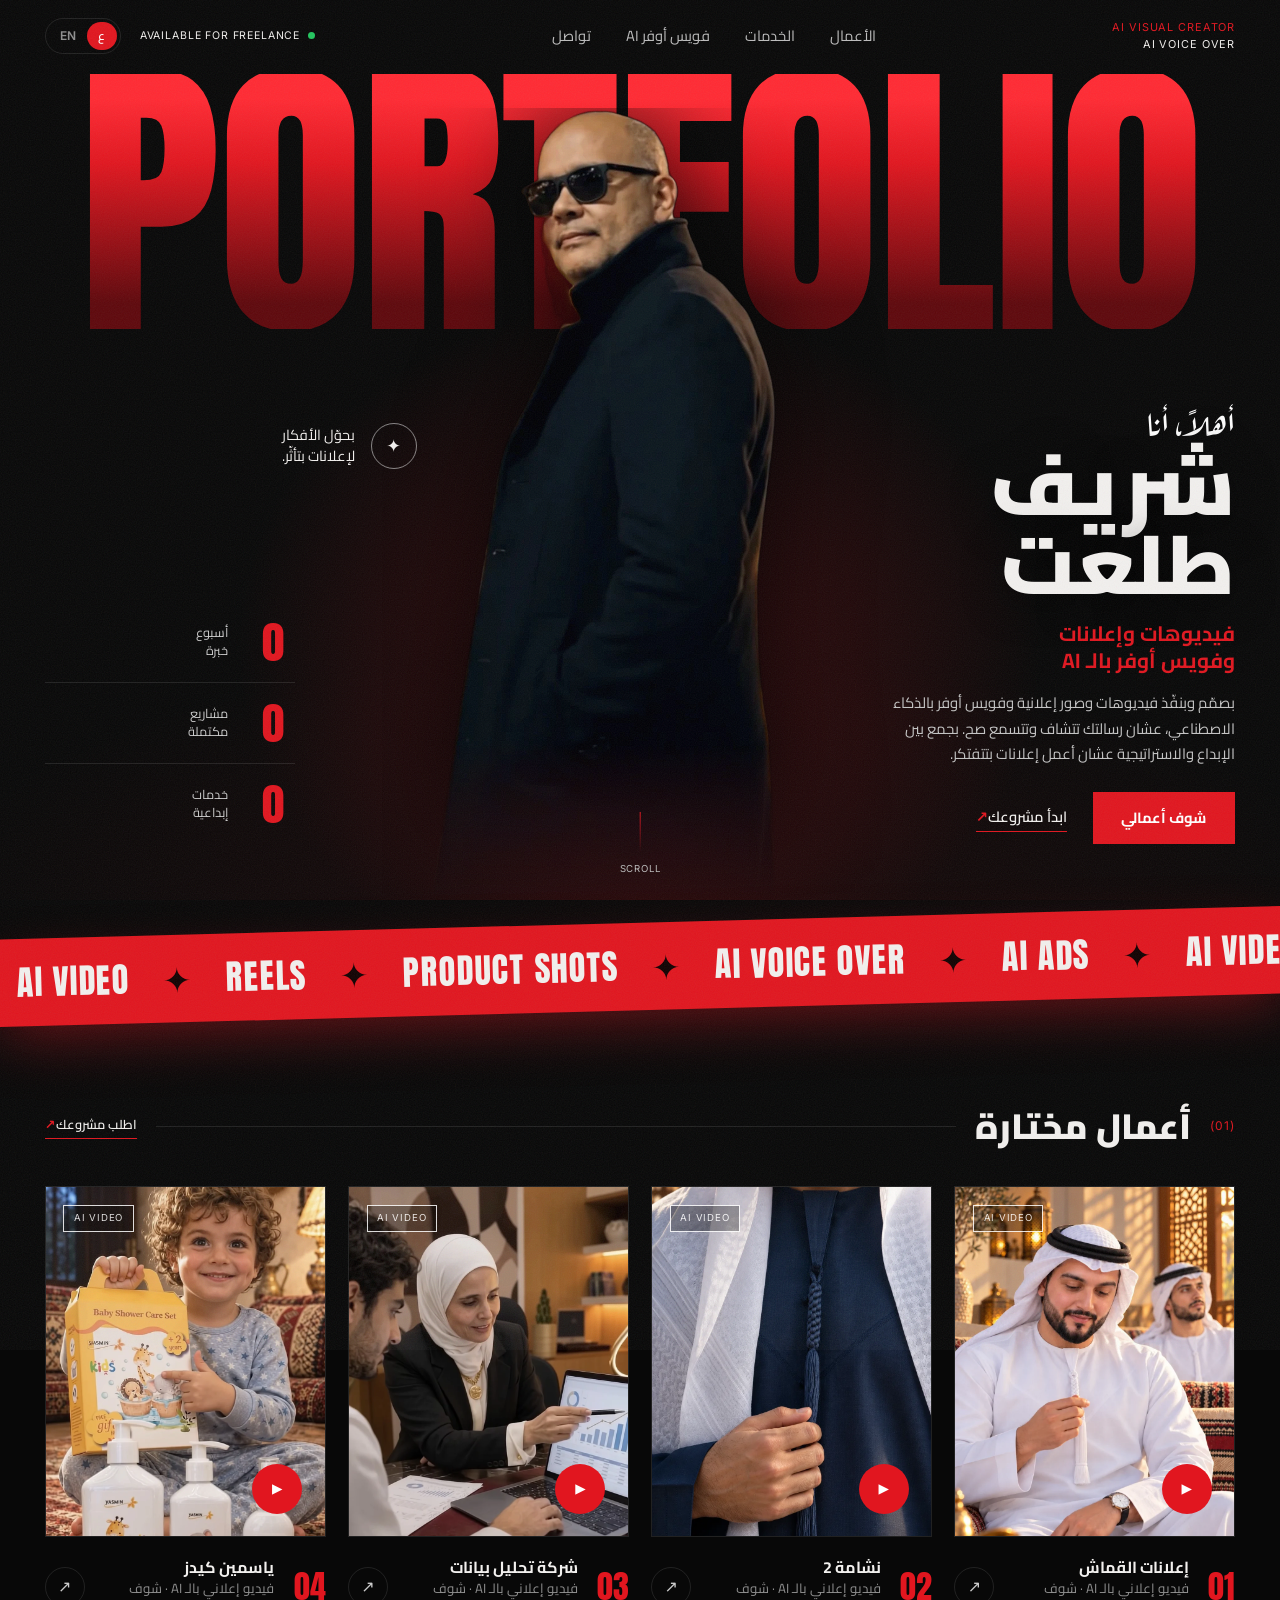
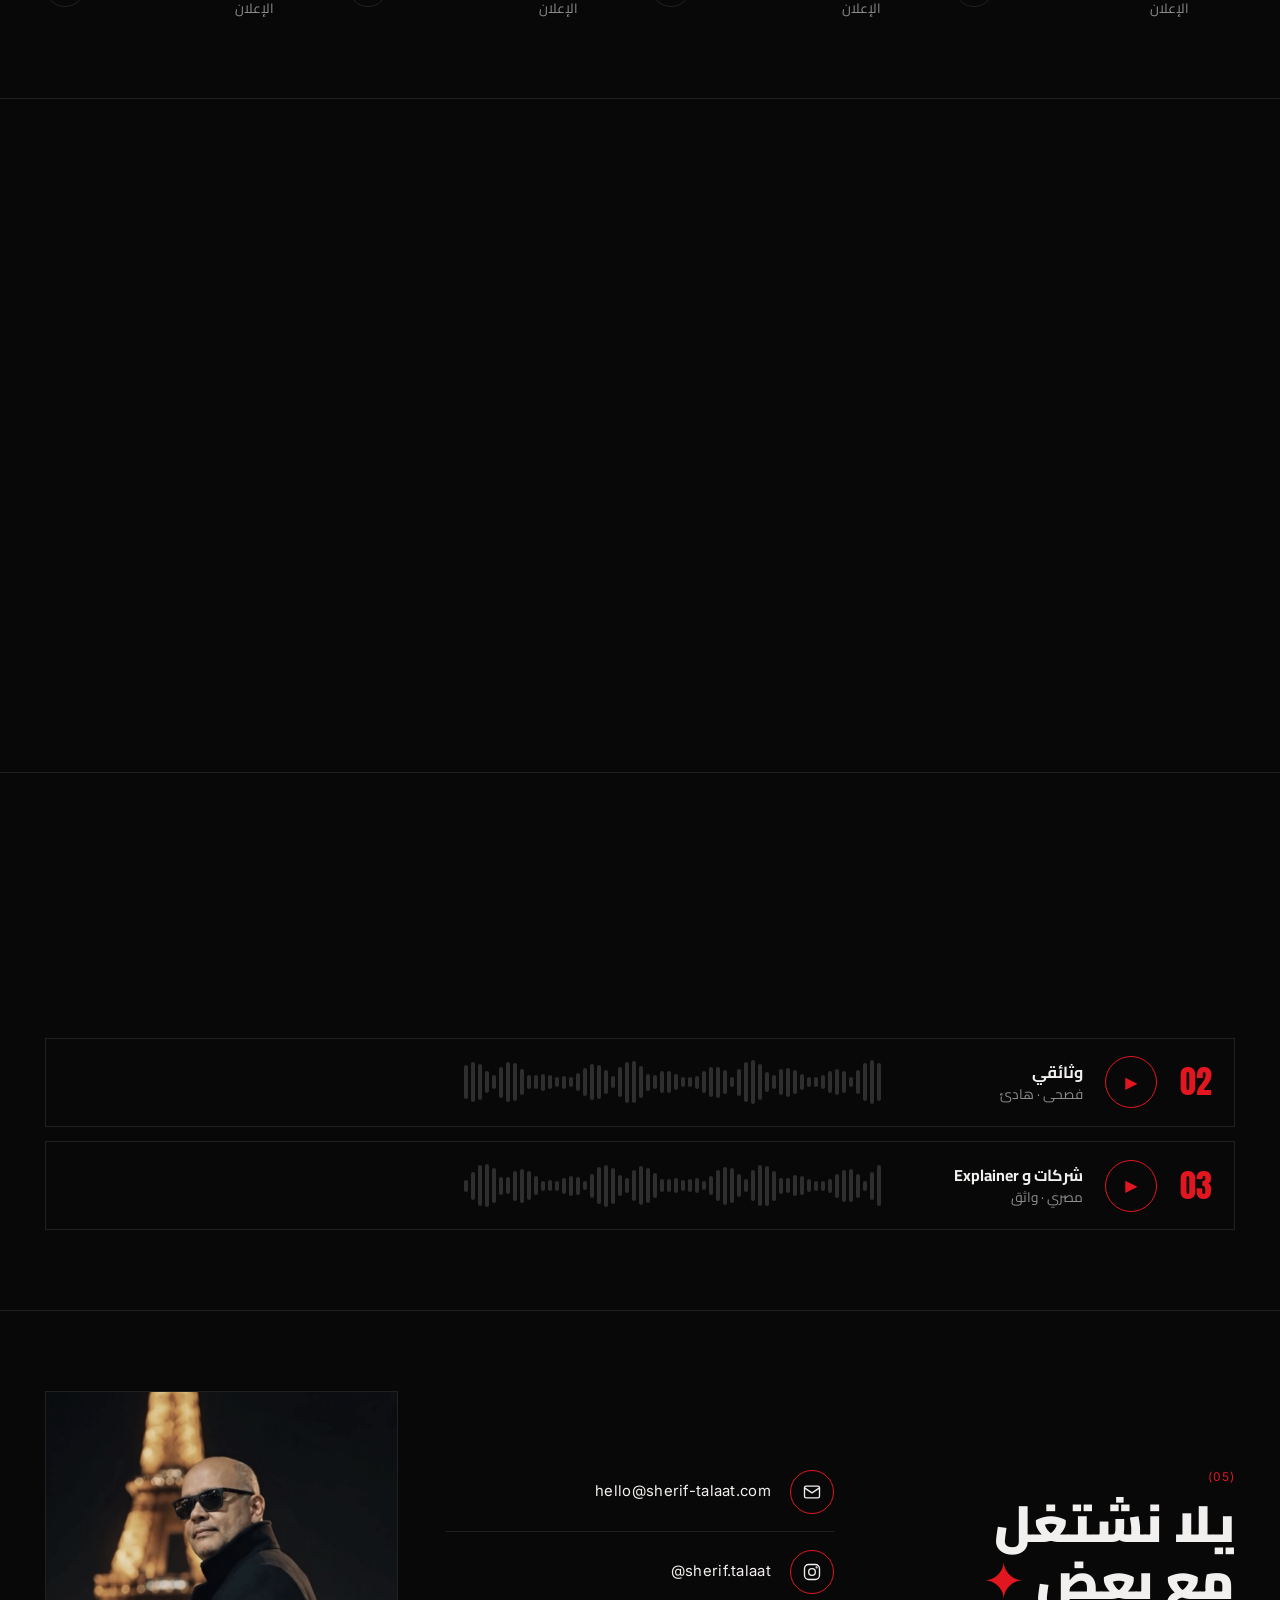
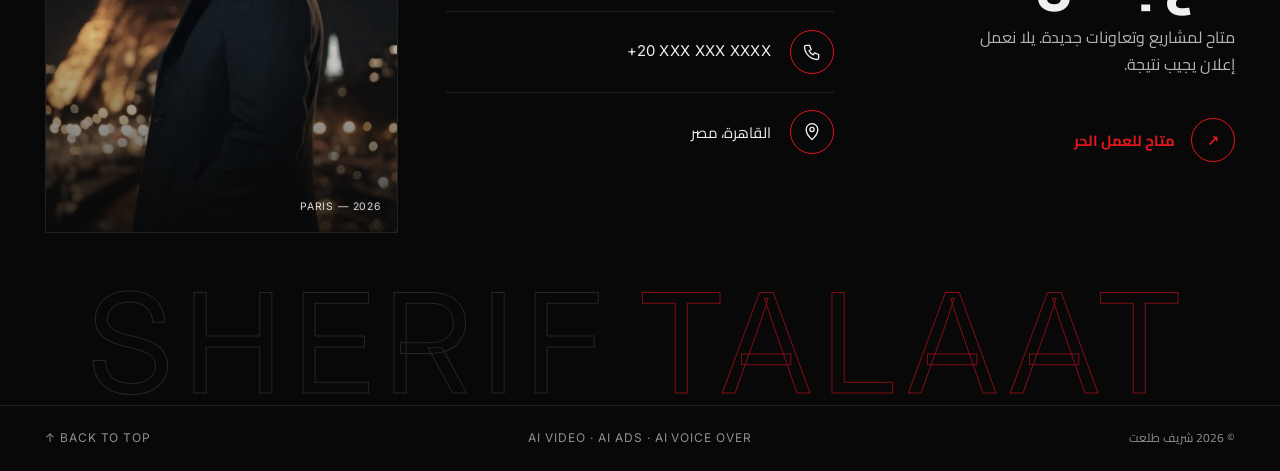
==== commit 533f349a: "Add Yasmin Kids ad as fourth project, show projects in 4 columns Co-Authored-By: Claude Opus 5.5 <no" ====
--- a/index.html
+++ b/index.html
@@ -70,7 +70,7 @@
 
       <ul class="stats reveal">
         <li><strong data-count="1">0</strong><span data-i18n="stat_exp">أسبوع<br>خبرة</span></li>
-        <li><strong data-count="3">0</strong><span data-i18n="stat_projects">مشاريع<br>مكتملة</span></li>
+        <li><strong data-count="4">0</strong><span data-i18n="stat_projects">مشاريع<br>مكتملة</span></li>
         <li><strong data-count="3">0</strong><span data-i18n="stat_services">خدمات<br>إبداعية</span></li>
       </ul>
 
@@ -107,6 +107,10 @@
         <a class="project reveal" href="https://drive.google.com/file/d/1kk75gZdZWgruAV6OSDmBjbAp5qMNLRN5/view?usp=drivesdk" target="_blank" rel="noopener">
           <div class="shot has-media data-co"><img src="assets/images/data-analytics-cover.webp" alt="شركة تحليل بيانات" loading="lazy"><span class="play">▶</span><span class="shot-tag en">AI VIDEO</span></div>
           <div class="project-info"><em>03</em><div><strong data-i18n="p3">شركة تحليل بيانات</strong><span data-i18n="p3s">فيديو إعلاني بالـ AI · شوف الإعلان</span></div><span class="arrow">↗</span></div>
+        </a>
+        <a class="project reveal" href="https://drive.google.com/file/d/1LSseGm1kjyauaUrrLhXea3-CSBu6gq1W/view?usp=drivesdk" target="_blank" rel="noopener">
+          <div class="shot has-media yasmin"><img src="assets/images/yasmin-kids-cover.webp" alt="ياسمين كيدز" loading="lazy"><span class="play">▶</span><span class="shot-tag en">AI VIDEO</span></div>
+          <div class="project-info"><em>04</em><div><strong data-i18n="p4">ياسمين كيدز</strong><span data-i18n="p4s">فيديو إعلاني بالـ AI · شوف الإعلان</span></div><span class="arrow">↗</span></div>
         </a>
       </div>
     </section>
--- a/styles.css
+++ b/styles.css
@@ -208,17 +208,18 @@
 .block-head .line { flex: 1; height: 1px; background: var(--line); }
 
 /* ===== Projects ===== */
-.projects { display: grid; grid-template-columns: repeat(3, 1fr); gap: 1.6rem; perspective: 1200px; }
+.projects { display: grid; grid-template-columns: repeat(4, 1fr); gap: 1.4rem; perspective: 1200px; }
 .project { display: block; cursor: pointer; }
 .shot.has-media { color: #fff; }
 .shot.has-media img { object-position: center 28%; transition: transform 1s var(--ease); }
 .shot.has-media::before { content: ""; position: absolute; inset: 0; z-index: 0; background: linear-gradient(to top, rgba(8, 8, 8, .75), transparent 55%); }
 .shot.nashama img { object-position: center 45%; }
 .shot.data-co img { object-position: center 42%; }
+.shot.yasmin img { object-position: center 40%; }
 .project:hover .shot.has-media img { transform: scale(1.06); }
 .shot.has-media .shot-tag { z-index: 1; opacity: .85; background: rgba(0, 0, 0, .35); }
 .shot {
-  position: relative; aspect-ratio: 16 / 11; overflow: hidden;
+  position: relative; aspect-ratio: 4 / 5; overflow: hidden;
   border: 1px solid var(--line); display: flex; align-items: center; padding: 1.8rem;
   transform: rotateX(var(--rx, 0)) rotateY(var(--ry, 0));
   transition: border-color .4s, transform .4s var(--ease);
@@ -361,6 +362,7 @@
   .quote { grid-column: 1 / -1; border-inline-start: 0; border-top: 1px solid var(--line); }
   .contact { grid-template-columns: 1fr 1fr; }
   .contact-photo { display: none; }
+  .projects { grid-template-columns: repeat(2, 1fr); }
   .avail { display: none; }
 }
 @media (max-width: 860px) {
